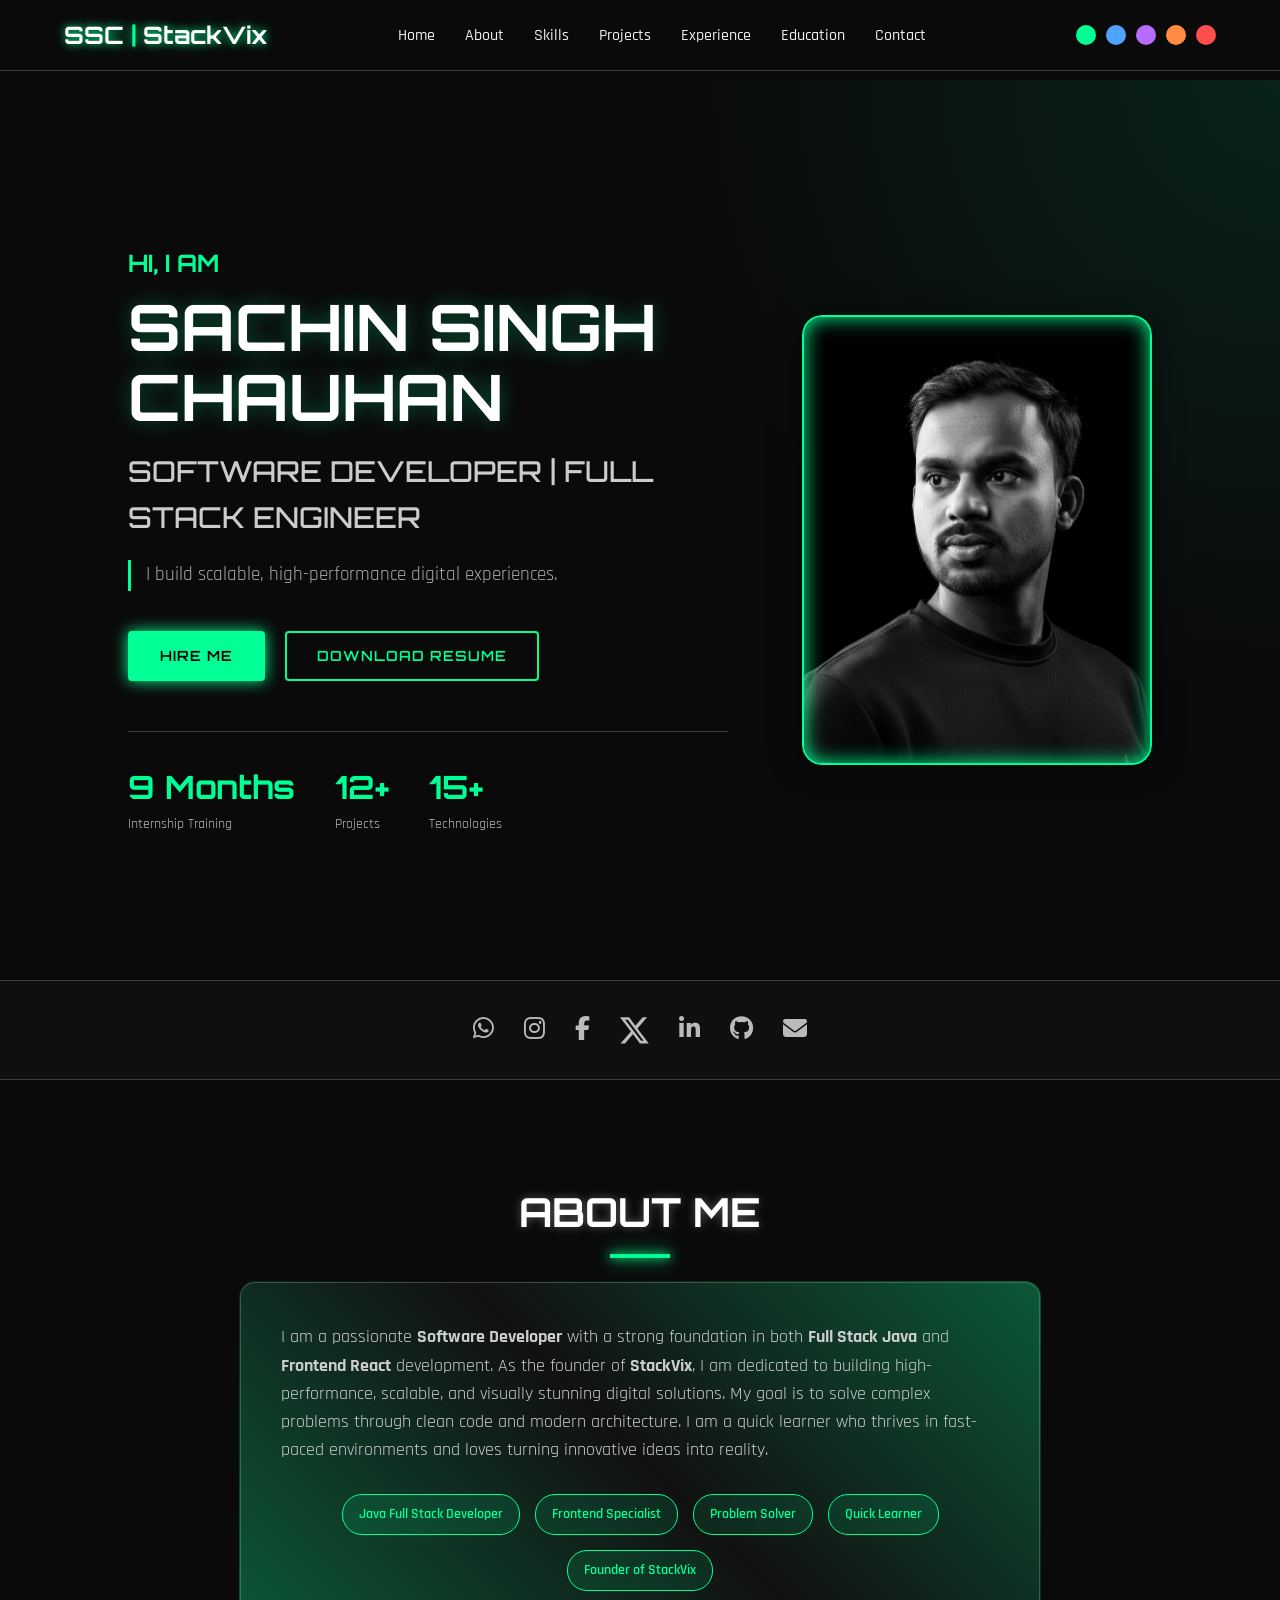
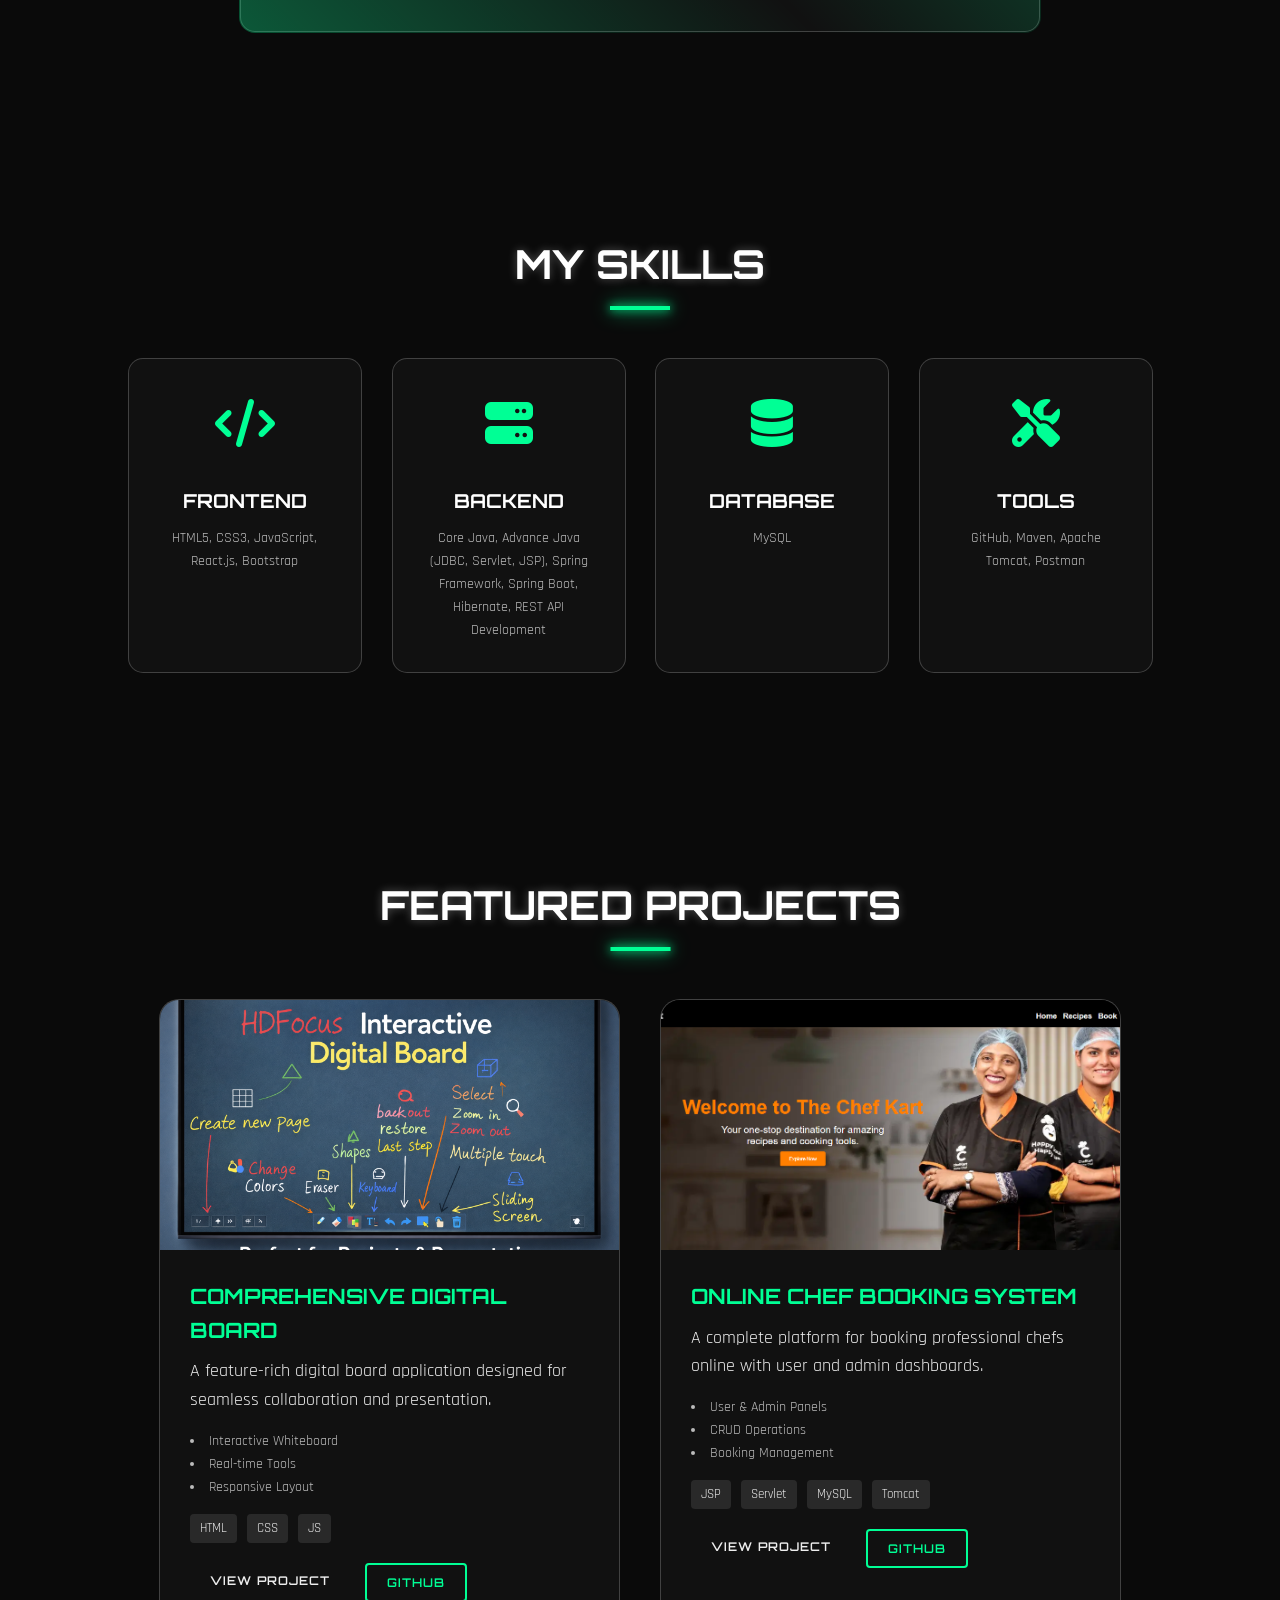
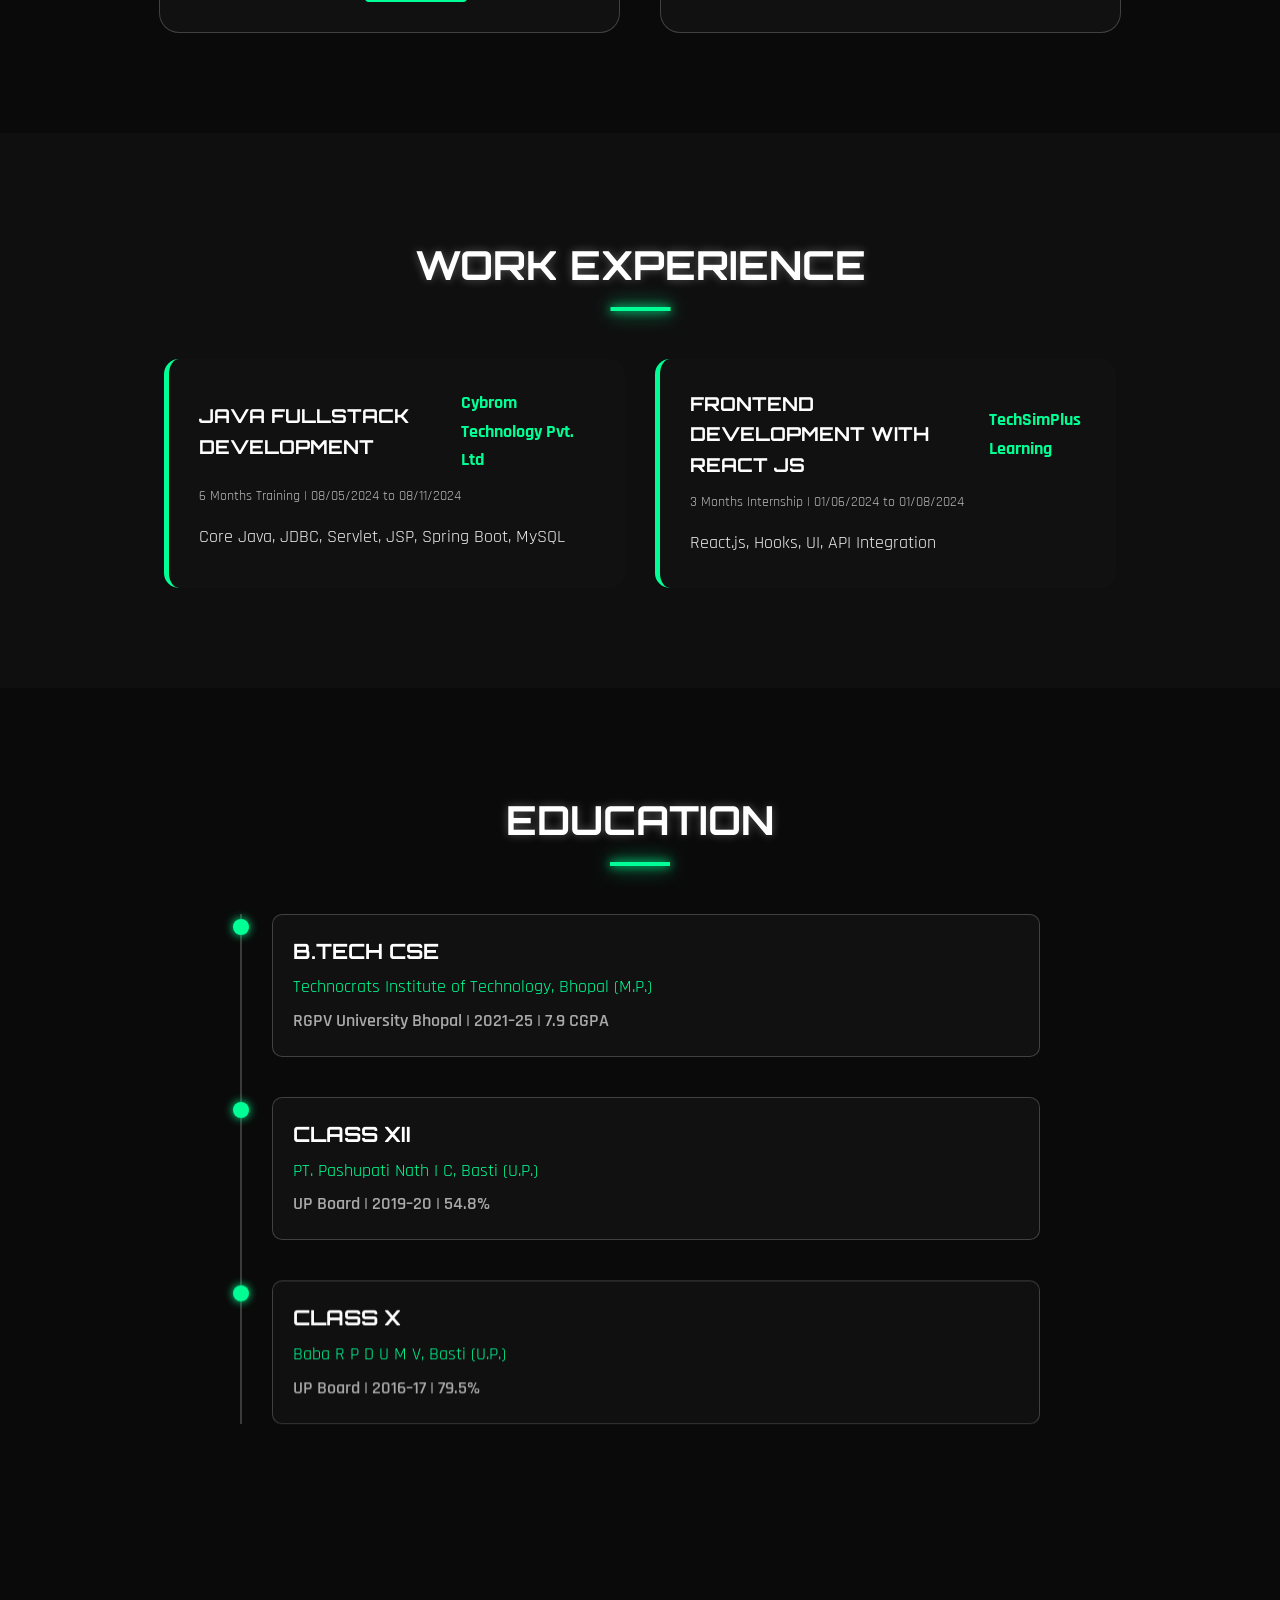
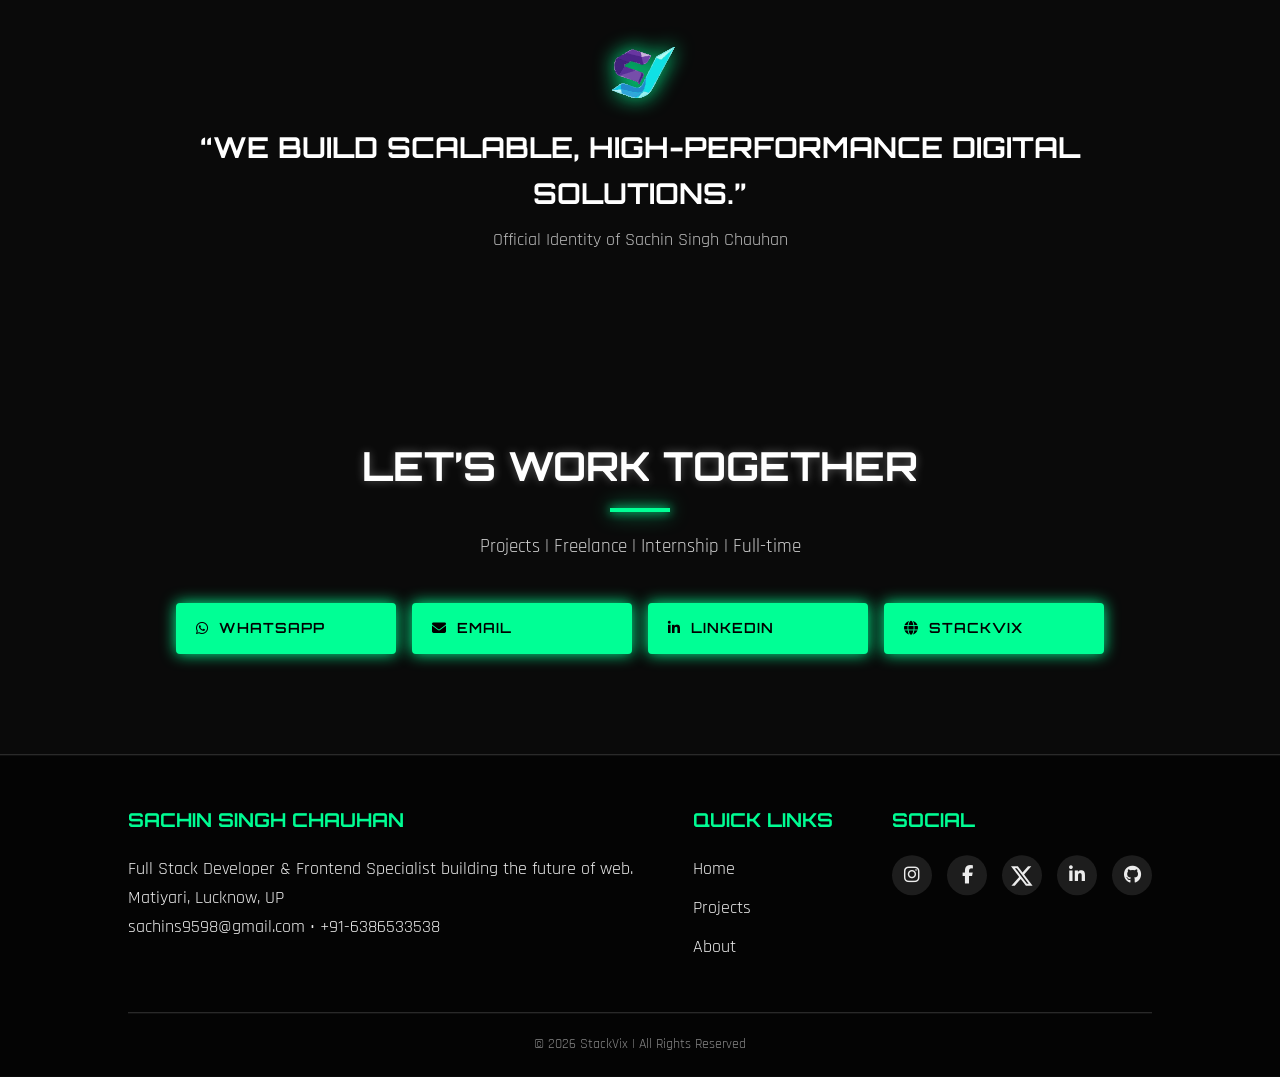
==== index.html @ 58163038 "myport" ====
<!DOCTYPE html>
<html lang="en" data-theme="neon">
<head>
    <meta charset="UTF-8">
    <meta name="viewport" content="width=device-width, initial-scale=1.0">
    <title>Sachin Singh Chauhan | Full Stack Developer</title>
    <meta name="description" content="Portfolio of Sachin Singh Chauhan - Full Stack Java + Frontend React Developer">
    
    <!-- Google Fonts -->
    <link rel="preconnect" href="https://fonts.googleapis.com">
    <link rel="preconnect" href="https://fonts.gstatic.com" crossorigin>
    <link href="https://fonts.googleapis.com/css2?family=Orbitron:wght@400;500;700;900&family=Rajdhani:wght@300;400;500;600;700&display=swap" rel="stylesheet">
    
    <!-- Font Awesome -->
    <link rel="stylesheet" href="https://cdnjs.cloudflare.com/ajax/libs/font-awesome/6.4.0/css/all.min.css">
    
    <!-- Custom CSS -->
    <link rel="stylesheet" href="assets/css/style.css">
</head>
<body>

    <!-- SECTION 1: NAVIGATION BAR -->
    <nav class="navbar">
        <div class="logo">
            <span class="logo-text">SSC <span class="highlight">|</span> StackVix</span>
        </div>
        
        <ul class="nav-links">
            <li><a href="#home">Home</a></li>
            <li><a href="#about">About</a></li>
            <li><a href="#skills">Skills</a></li>
            <li><a href="#projects">Projects</a></li>
            <li><a href="#experience">Experience</a></li>
            <li><a href="#education">Education</a></li>
            <li><a href="#contact">Contact</a></li>
        </ul>

        <div class="theme-switcher">
            <button class="theme-btn" data-color="neon" aria-label="Neon Green Theme" style="background-color: #00ff95;"></button>
            <button class="theme-btn" data-color="blue" aria-label="Blue Theme" style="background-color: #4da3ff;"></button>
            <button class="theme-btn" data-color="purple" aria-label="Purple Theme" style="background-color: #b86bff;"></button>
            <button class="theme-btn" data-color="orange" aria-label="Orange Theme" style="background-color: #ff8c42;"></button>
            <button class="theme-btn" data-color="red" aria-label="Red Theme" style="background-color: #ff4e4e;"></button>
        </div>

        <div class="hamburger">
            <div class="line"></div>
            <div class="line"></div>
            <div class="line"></div>
        </div>
    </nav>

    <!-- SECTION 2: HERO SECTION -->
    <header id="home" class="hero-section">
        <div class="hero-content">
            <h4 class="greeting">Hi, I am</h4>
            <h1 class="name">SACHIN SINGH CHAUHAN</h1>
            <h3 class="role">Software Developer | Full Stack Engineer</h3>
            <p class="tagline">I build scalable, high-performance digital experiences.</p>
            
            <div class="hero-buttons">
                <a href="#contact" class="btn btn-primary">Hire Me</a>
                <a href="resume/Sachin Singh Chauhan Resume. (1).pdf" class="btn btn-outline" download>Download Resume</a>
            </div>

            <div class="stats-row">
                <div class="stat-item">
                    <span class="stat-number">9 Months</span>
                    <span class="stat-label">Internship Training</span>
                </div>
                <div class="stat-item">
                    <span class="stat-number">12+</span>
                    <span class="stat-label">Projects</span>
                </div>
                <div class="stat-item">
                    <span class="stat-number">15+</span>
                    <span class="stat-label">Technologies</span>
                </div>
            </div>
        </div>

        <div class="hero-image">
            <div class="photo-card" data-tilt data-tilt-glare data-tilt-max-glare="0.5">
                <img src="assets/images/sachin.jpeg" alt="Sachin Singh Chauhan">
                <div class="glow-border"></div>
            </div>
        </div>
    </header>

    <!-- SECTION 3: SOCIAL MEDIA BAR -->
    <section class="social-bar">
        <a href="https://wa.me/916386533538" class="social-icon" aria-label="WhatsApp"><i class="fab fa-whatsapp"></i></a>
        <a href="https://www.instagram.com/chauhan_cse_538/" class="social-icon" aria-label="Instagram"><i class="fab fa-instagram"></i></a>
        <a href="https://www.facebook.com/sachinsingh.chauhan.71868" class="social-icon" aria-label="Facebook"><i class="fab fa-facebook-f"></i></a>
        <a href="https://x.com/SachinSingh533" class="social-icon" aria-label="X"><svg class="icon-x" viewBox="0 0 16 16" fill="currentColor" aria-hidden="true"><path d="M12.6.75h2.454l-5.36 6.142L16 15.25h-4.937l-3.867-5.07-4.425 5.07H.316l5.733-6.57L0 .75h5.063l3.495 4.633L12.601.75Zm-.86 13.028h1.36L4.323 2.145H2.865z"/></svg></a>
        <a href="https://linkedin.com/in/sachin-singh-chauhan-0572092b4/" class="social-icon" aria-label="LinkedIn"><i class="fab fa-linkedin-in"></i></a>
        <a href="https://github.com/SachinSchauhann" class="social-icon" aria-label="GitHub"><i class="fab fa-github"></i></a>
        <a href="mailto:sachins9598@gmail.com" class="social-icon" aria-label="Email"><i class="fas fa-envelope"></i></a>
    </section>

    <!-- SECTION 4: ABOUT SECTION -->
    <section id="about" class="about-section">
        <h2 class="section-title">About Me</h2>
        <div class="about-content">
            <p class="about-text">
                I am a passionate <strong>Software Developer</strong> with a strong foundation in both <strong>Full Stack Java</strong> and <strong>Frontend React</strong> development. 
                As the founder of <strong>StackVix</strong>, I am dedicated to building high-performance, scalable, and visually stunning digital solutions. 
                My goal is to solve complex problems through clean code and modern architecture. I am a quick learner who thrives in fast-paced environments 
                and loves turning innovative ideas into reality.
            </p>
            <div class="badges">
                <span class="badge">Java Full Stack Developer</span>
                <span class="badge">Frontend Specialist</span>
                <span class="badge">Problem Solver</span>
                <span class="badge">Quick Learner</span>
                <span class="badge">Founder of StackVix</span>
            </div>
        </div>
    </section>

    <!-- SECTION 5: SKILLS SECTION -->
    <section id="skills" class="skills-section">
        <h2 class="section-title">My Skills</h2>
        <div class="skills-grid">
            <div class="skill-card" data-tilt>
                <div class="skill-icon"><i class="fas fa-code"></i></div>
                <h3>Frontend</h3>
                <p>HTML5, CSS3, JavaScript, React.js, Bootstrap</p>
            </div>
            <div class="skill-card" data-tilt>
                <div class="skill-icon"><i class="fas fa-server"></i></div>
                <h3>Backend</h3>
                <p>Core Java, Advance Java (JDBC, Servlet, JSP), Spring Framework, Spring Boot, Hibernate, REST API Development</p>
            </div>
            <div class="skill-card" data-tilt>
                <div class="skill-icon"><i class="fas fa-database"></i></div>
                <h3>Database</h3>
                <p>MySQL</p>
            </div>
            <div class="skill-card" data-tilt>
                <div class="skill-icon"><i class="fas fa-tools"></i></div>
                <h3>Tools</h3>
                <p>GitHub, Maven, Apache Tomcat, Postman</p>
            </div>
        </div>
    </section>

    <!-- SECTION 6: PROJECTS SECTION -->
    <section id="projects" class="projects-section">
        <h2 class="section-title">Featured Projects</h2>
        <div class="projects-container">
            
            <!-- Project 1 -->
            <div class="project-card" data-tilt>
                <div class="project-img">
                    <img src="assets/images/projects/digitalBord.png" alt="Digital Board Project" loading="lazy">
                </div>
                <div class="project-info">
                    <h3>Comprehensive Digital Board</h3>
                    <p>A feature-rich digital board application designed for seamless collaboration and presentation.</p>
                    <ul class="project-features">
                        <li>Interactive Whiteboard</li>
                        <li>Real-time Tools</li>
                        <li>Responsive Layout</li>
                    </ul>
                    <div class="tech-stack">
                        <span>HTML</span><span>CSS</span><span>JS</span>
                    </div>
                    <div class="project-links">
                        <a href="https://comprehensive-digital-board.netlify.app/" class="btn btn-sm" target="_blank" rel="noopener" aria-label="View Comprehensive Digital Board project">View Project</a>
                        <a href="https://github.com/SachinSchauhann" class="btn btn-sm btn-outline">GitHub</a>
                    </div>
                </div>
            </div>

            <!-- Project 2 -->
            <div class="project-card" data-tilt>
                <div class="project-img">
                    <img src="assets/images/projects/chefKart.png" alt="ChefKart System" loading="lazy">
                </div>
                <div class="project-info">
                    <h3>Online Chef Booking System</h3>
                    <p>A complete platform for booking professional chefs online with user and admin dashboards.</p>
                    <ul class="project-features">
                        <li>User & Admin Panels</li>
                        <li>CRUD Operations</li>
                        <li>Booking Management</li>
                    </ul>
                    <div class="tech-stack">
                        <span>JSP</span><span>Servlet</span><span>MySQL</span><span>Tomcat</span>
                    </div>
                    <div class="project-links">
                        <a href="https://mychefkart-1.netlify.app/" class="btn btn-sm" target="_blank" rel="noopener" aria-label="View Online Chef Booking System project">View Project</a>
                        <a href="https://github.com/SachinSchauhann" class="btn btn-sm btn-outline">GitHub</a>
                    </div>
                </div>
            </div>

        </div>
    </section>

    <!-- SECTION 7: EXPERIENCE SECTION -->
    <section id="experience" class="experience-section">
        <h2 class="section-title">Work Experience</h2>
        <div class="experience-container">
            
            <div class="experience-card">
                <div class="exp-header">
                    <h3>Java Fullstack Development</h3>
                    <span class="company">Cybrom Technology Pvt. Ltd</span>
                </div>
                <span class="duration">6 Months Training | 08/05/2024 to 08/11/2024</span>
                <p>Core Java, JDBC, Servlet, JSP, Spring Boot, MySQL</p>
            </div>

            <div class="experience-card">
                <div class="exp-header">
                    <h3>Frontend Development with React JS</h3>
                    <span class="company">TechSimPlus Learning</span>
                </div>
                <span class="duration">3 Months Internship | 01/06/2024 to 01/08/2024</span>
                <p>React.js, Hooks, UI, API Integration</p>
            </div>

        </div>

        
    </section>

    <!-- SECTION 8: EDUCATION SECTION -->
    <section id="education" class="education-section">
        <h2 class="section-title">Education</h2>
        <div class="timeline">
            
            <div class="timeline-item">
                <div class="timeline-dot"></div>
                <div class="timeline-content">
                    <h3>B.Tech CSE</h3>
                    <span class="institution">Technocrats Institute of Technology, Bhopal (M.P.)</span>
                    <span class="grade">RGPV University Bhopal | 2021–25 | 7.9 CGPA</span>
                </div>
            </div>

            <div class="timeline-item">
                <div class="timeline-dot"></div>
                <div class="timeline-content">
                    <h3>Class XII</h3>
                    <span class="institution">PT. Pashupati Nath I C, Basti (U.P.)</span>
                    <span class="grade">UP Board | 2019–20 | 54.8%</span>
                </div>
            </div>

            <div class="timeline-item">
                <div class="timeline-dot"></div>
                <div class="timeline-content">
                    <h3>Class X</h3>
                    <span class="institution">Baba R P D U M V, Basti (U.P.)</span>
                    <span class="grade">UP Board | 2016–17 | 79.5%</span>
                </div>
            </div>

        </div>
    </section>

    <!-- SECTION 9: STACKVIX BRANDING -->
    <section class="branding-section">
        <div class="branding-content">
            <a href="https://stackvix.com/" target="_blank" rel="noopener">
                <img src="assets/images/logo.svg" alt="StackVix Logo" class="brand-logo">
            </a>
            <h2 class="brand-tagline">“We build scalable, high-performance digital solutions.”</h2>
            <p class="brand-sub">Official Identity of Sachin Singh Chauhan</p>
        </div>
    </section>

    <!-- SECTION 10: CONTACT CTA -->
    <section id="contact" class="contact-section">
        <h2 class="section-title">Let’s Work Together</h2>
        <p class="contact-text">Projects | Freelance | Internship | Full-time</p>
        <div class="contact-buttons">
            <a href="https://wa.me/916386533538" class="btn btn-primary contact-btn"><i class="fab fa-whatsapp"></i> WhatsApp</a>
            <a href="mailto:sachins9598@gmail.com" class="btn btn-primary contact-btn"><i class="fas fa-envelope"></i> Email</a>
            <a href="https://linkedin.com/in/sachin-singh-chauhan-0572092b4/" class="btn btn-primary contact-btn"><i class="fab fa-linkedin-in"></i> LinkedIn</a>
            <a href="https://stackvix.com/" class="btn btn-primary contact-btn"><i class="fas fa-globe"></i> StackVix</a>
        </div>
    </section>

    <!-- SECTION 11: FOOTER -->
    <footer class="footer">
        <div class="footer-container">
            <div class="footer-col">
                <h3>Sachin Singh Chauhan</h3>
                <p>Full Stack Developer & Frontend Specialist building the future of web.</p>
                <p>Matiyari, Lucknow, UP</p>
                <p><a href="mailto:sachins9598@gmail.com">sachins9598@gmail.com</a> • +91-6386533538</p>
            </div>
            <div class="footer-col">
                <h3>Quick Links</h3>
                <ul>
                    <li><a href="#home">Home</a></li>
                    <li><a href="#projects">Projects</a></li>
                    <li><a href="#about">About</a></li>
                    <!-- <li><a href="#contact">Contact</a></li> -->
                </ul>
            </div>
            <div class="footer-col">
                <h3>Social</h3>
                <div class="footer-socials">
                    <a href="https://www.instagram.com/chauhan_cse_538/"><i class="fab fa-instagram"></i></a>
                    <a href="https://www.facebook.com/sachinsingh.chauhan.71868"><i class="fab fa-facebook-f"></i></a>
                    <a href="https://x.com/SachinSingh533"><svg class="icon-x" viewBox="0 0 16 16" fill="currentColor" aria-hidden="true"><path d="M12.6.75h2.454l-5.36 6.142L16 15.25h-4.937l-3.867-5.07-4.425 5.07H.316l5.733-6.57L0 .75h5.063l3.495 4.633L12.601.75Zm-.86 13.028h1.36L4.323 2.145H2.865z"/></svg></a>
                    <a href="https://linkedin.com/in/sachin-singh-chauhan-0572092b4/"><i class="fab fa-linkedin-in"></i></a>
                    <a href="https://github.com/SachinSchauhann"><i class="fab fa-github"></i></a>
                </div>
            </div>
        </div>
        <div class="footer-bottom">
            <p>&copy; 2026 StackVix | All Rights Reserved</p>
        </div>
    </footer>

    <!-- Scripts -->
    <script src="assets/js/gsap.min.js"></script>
    <script src="assets/js/ScrollTrigger.min.js"></script>
    <script src="assets/js/tilt.min.js"></script>
    <script src="assets/js/main.js"></script>
</body>
</html>
---- assets/css/style.css ----
/* =========================================
   1. VARIABLES & THEMES
   ========================================= */
:root {
    --primary: #00ff95;
    --background: #0a0a0a;
    --text: #eeeeee;
    --card-bg: #111111;
    --glass: rgba(255, 255, 255, 0.05);
    --border: rgba(255, 255, 255, 0.2);
    --glow: 0 0 10px var(--primary), 0 0 20px var(--primary);
    --transition: all 0.3s ease;
    --font-heading: 'Orbitron', sans-serif;
    --font-body: 'Rajdhani', sans-serif;
}

[data-theme="blue"] { --primary: #4da3ff; }
[data-theme="purple"] { --primary: #b86bff; }
[data-theme="orange"] { --primary: #ff8c42; }
[data-theme="red"] { --primary: #ff4e4e; }

/* =========================================
   2. GLOBAL RESET & TYPOGRAPHY
   ========================================= */
* {
    margin: 0;
    padding: 0;
    box-sizing: border-box;
}

html {
    scroll-behavior: smooth;
}

body {
    background-color: var(--background);
    color: var(--text);
    font-family: var(--font-body);
    font-size: 18px;
    line-height: 1.6;
    overflow-x: hidden;
    padding-top: 80px; /* prevent fixed navbar overlap */
}

h1, h2, h3, h4, h5, h6 {
    font-family: var(--font-heading);
    font-weight: 700;
    color: #fff;
    text-transform: uppercase;
}

a {
    text-decoration: none;
    color: inherit;
    transition: var(--transition);
}

ul {
    list-style: none;
}

img {
    max-width: 100%;
    display: block;
}

/* =========================================
   3. COMPONENTS
   ========================================= */
.btn {
    display: inline-block;
    padding: 12px 30px;
    font-family: var(--font-heading);
    font-size: 14px;
    font-weight: 600;
    letter-spacing: 1px;
    text-transform: uppercase;
    border-radius: 4px;
    cursor: pointer;
    transition: var(--transition);
    position: relative;
    overflow: hidden;
    z-index: 1;
}

.btn-primary {
    background: var(--primary);
    color: #000;
    border: 2px solid var(--primary);
    box-shadow: 0 0 15px var(--primary);
}

.btn-primary:hover {
    background: transparent;
    color: var(--primary);
    box-shadow: 0 0 25px var(--primary);
}

.btn-outline {
    background: transparent;
    color: var(--primary);
    border: 2px solid var(--primary);
}

.btn-outline:hover {
    background: var(--primary);
    color: #000;
    box-shadow: 0 0 15px var(--primary);
}

.btn-sm {
    padding: 8px 20px;
    font-size: 12px;
}

.section-title {
    font-size: 2.5rem;
    text-align: center;
    margin-bottom: 3rem;
    position: relative;
    display: inline-block;
    left: 50%;
    transform: translateX(-50%);
    text-shadow: 0 0 10px rgba(255, 255, 255, 0.3);
}

.section-title::after {
    content: '';
    display: block;
    width: 60px;
    height: 4px;
    background: var(--primary);
    margin: 10px auto 0;
    box-shadow: var(--glow);
}

/* =========================================
   4. NAVIGATION BAR
   ========================================= */
.navbar {
    position: fixed;
    top: 0;
    left: 0;
    width: 100%;
    padding: 16px 5%;
    display: flex;
    justify-content: space-between;
    align-items: center;
    background: rgba(10, 10, 10, 0.8);
    backdrop-filter: blur(8px);
    z-index: 1000;
    border-bottom: 1px solid var(--border);
    transition: var(--transition);
}

.logo-text {
    font-family: var(--font-heading);
    font-size: 1.5rem;
    font-weight: 700;
    color: #fff;
    text-shadow: 0 0 10px var(--primary);
}

.logo-text .highlight {
    color: var(--primary);
}

.nav-links {
    display: flex;
    gap: 30px;
}

.nav-links li a {
    font-size: 1rem;
    font-weight: 500;
    position: relative;
}

.nav-links li a::after {
    content: '';
    position: absolute;
    bottom: -5px;
    left: 0;
    width: 0;
    height: 2px;
    background: var(--primary);
    transition: var(--transition);
    box-shadow: 0 0 5px var(--primary);
}

.nav-links li a:hover::after,
.nav-links li a:hover {
    width: 100%;
    color: var(--primary);
}

/* Theme Switcher */
.theme-switcher {
    display: flex;
    gap: 10px;
    margin-left: 20px;
}

.theme-btn {
    width: 20px;
    height: 20px;
    border-radius: 50%;
    border: 2px solid transparent;
    cursor: pointer;
    transition: var(--transition);
}

.theme-btn:hover {
    transform: scale(1.2);
    border-color: #fff;
}

.hamburger {
    display: none;
    cursor: pointer;
}

.line {
    width: 25px;
    height: 3px;
    background: #fff;
    margin: 5px;
    transition: var(--transition);
}

/* =========================================
   5. HERO SECTION
   ========================================= */
.hero-section {
    min-height: 100vh;
    display: flex;
    align-items: center;
    justify-content: space-between;
    padding: 60px 10% 40px;
    background: radial-gradient(circle at top right, rgba(0, 255, 149, 0.1), transparent 40%);
    position: relative;
    overflow: hidden;
}

.hero-content {
    max-width: 600px;
    z-index: 2;
}

.greeting {
    font-size: 1.5rem;
    color: var(--primary);
    margin-bottom: 10px;
}

.name {
    font-size: 4rem;
    line-height: 1.1;
    margin-bottom: 15px;
    text-shadow: 0 0 20px rgba(0, 255, 149, 0.3);
}

.role {
    font-size: 1.8rem;
    color: #ccc;
    margin-bottom: 20px;
    font-weight: 500;
}

.tagline {
    font-size: 1.2rem;
    color: #aaa;
    margin-bottom: 40px;
    border-left: 3px solid var(--primary);
    padding-left: 15px;
}

.hero-buttons {
    display: flex;
    gap: 20px;
    margin-bottom: 50px;
}

.stats-row {
    display: flex;
    gap: 40px;
    padding-top: 30px;
    border-top: 1px solid var(--border);
}

.stat-item {
    display: flex;
    flex-direction: column;
}

.stat-number {
    font-family: var(--font-heading);
    font-size: 2rem;
    color: var(--primary);
    font-weight: 700;
}

.stat-label {
    font-size: 0.9rem;
    color: #bbb;
}

.hero-image {
    position: relative;
    z-index: 2;
}

.photo-card {
    width: 350px;
    height: 450px;
    position: relative;
    border-radius: 20px;
    overflow: hidden;
    transform-style: preserve-3d;
    box-shadow: 0 0 30px rgba(0, 0, 0, 0.5);
}

.photo-card img {
    width: 100%;
    height: 100%;
    object-fit: cover;
    object-position: center;
}

.glow-border {
    position: absolute;
    inset: 0;
    border: 2px solid var(--primary);
    border-radius: 20px;
    box-shadow: inset 0 0 20px var(--primary);
    pointer-events: none;
    z-index: 3;
}

/* =========================================
   6. SOCIAL BAR
   ========================================= */
.social-bar {
    display: flex;
    justify-content: center;
    gap: 30px;
    padding: 30px 5%;
    background: rgba(255, 255, 255, 0.02);
    border-top: 1px solid var(--border);
    border-bottom: 1px solid var(--border);
    position: relative;
    z-index: 2;
}

.social-icon {
    font-size: 1.5rem;
    color: #bbb;
    transition: var(--transition);
}

.social-icon:hover {
    color: var(--primary);
    transform: scale(1.2);
    text-shadow: 0 0 10px var(--primary);
}

svg.icon-x {
    width: 1.2em;
    height: 1.2em;
    vertical-align: middle;
}
/* =========================================
   7. ABOUT SECTION
   ========================================= */
.about-section {
    padding: 100px 10%;
    text-align: center;
}

.about-section .section-title {
    display: block;
    left: 0;
    transform: none;
    margin: 0 auto 24px;
}

.about-content {
    max-width: 800px;
    margin: 0 auto;
    background: var(--card-bg);
    padding: 40px;
    border-radius: 15px;
    border: 1px solid var(--border);
    position: relative;
    text-align: left;
}

.about-content::before {
    content: '';
    position: absolute;
    top: -2px;
    left: -2px;
    right: -2px;
    bottom: -2px;
    background: linear-gradient(45deg, var(--primary), transparent, var(--primary));
    z-index: -1;
    border-radius: 16px;
    opacity: 0.3;
}

.about-text {
    font-size: 1.1rem;
    color: #ccc;
    margin: 0 auto 30px;
}

.badges {
    display: flex;
    flex-wrap: wrap;
    justify-content: center;
    gap: 15px;
}

.badge {
    background: rgba(0, 255, 149, 0.1);
    color: var(--primary);
    padding: 8px 16px;
    border-radius: 20px;
    border: 1px solid var(--primary);
    font-size: 0.9rem;
    font-weight: 600;
}

/* =========================================
   8. SKILLS SECTION
   ========================================= */
.skills-section {
    padding: 100px 10%;
}

.skills-grid {
    display: grid;
    grid-template-columns: repeat(4, 1fr);
    gap: 30px;
}

.skill-card {
    background: var(--card-bg);
    padding: 30px;
    border-radius: 15px;
    text-align: center;
    border: 1px solid var(--border);
    transition: var(--transition);
    transform-style: preserve-3d;
}

.skill-card:hover {
    border-color: var(--primary);
    box-shadow: 0 0 20px rgba(0, 255, 149, 0.2);
    transform: translateY(-10px);
}

.skill-icon {
    font-size: 3rem;
    color: var(--primary);
    margin-bottom: 20px;
}

.skill-card h3 {
    margin-bottom: 10px;
    font-size: 1.2rem;
}

.skill-card p {
    color: #bbb;
    font-size: 0.9rem;
}

/* =========================================
   9. PROJECTS SECTION
   ========================================= */
.projects-section {
    padding: 100px 10%;
}

.projects-container {
    display: flex;
    flex-wrap: wrap;
    gap: 40px;
    justify-content: center;
}

.project-card {
    width: 45%;
    background: var(--card-bg);
    border-radius: 20px;
    overflow: hidden;
    border: 1px solid var(--border);
    transition: var(--transition);
    transform-style: preserve-3d;
}

.project-card:hover {
    border-color: var(--primary);
    box-shadow: 0 0 30px rgba(0, 255, 149, 0.15);
}

.project-img {
    height: 250px;
    overflow: hidden;
}

.project-img img {
    width: 100%;
    height: 100%;
    object-fit: cover;
    transition: transform 0.5s ease;
}

.project-card:hover .project-img img {
    transform: scale(1.1);
}

.project-info {
    padding: 30px;
}

.project-info h3 {
    color: var(--primary);
    margin-bottom: 10px;
}

.project-features {
    list-style: disc inside;
    color: #bbb;
    margin: 15px 0;
    font-size: 0.9rem;
}

.tech-stack {
    display: flex;
    gap: 10px;
    margin-bottom: 20px;
}

.tech-stack span {
    font-size: 0.8rem;
    background: rgba(255, 255, 255, 0.1);
    padding: 4px 10px;
    border-radius: 4px;
}

.project-links {
    display: flex;
    gap: 15px;
}

/* =========================================
   10. EXPERIENCE SECTION
   ========================================= */
.experience-section {
    padding: 100px 10%;
    background: rgba(255, 255, 255, 0.02);
}

.experience-container {
    display: flex;
    justify-content: center;
    gap: 30px;
    flex-wrap: wrap;
}

.experience-card {
    background: var(--card-bg);
    padding: 30px;
    border-radius: 15px;
    border-left: 5px solid var(--primary);
    width: 45%;
    min-width: 300px;
    transition: var(--transition);
}

.experience-card:hover {
    transform: translateX(10px);
    box-shadow: -5px 0 20px rgba(0, 255, 149, 0.2);
}

.exp-header {
    display: flex;
    justify-content: space-between;
    align-items: center;
    margin-bottom: 10px;
}

.exp-header h3 {
    font-size: 1.2rem;
}

.company {
    color: var(--primary);
    font-weight: 700;
}

.duration {
    display: block;
    font-size: 0.9rem;
    color: #bbb;
    margin-bottom: 15px;
}

.training-wrapper {
    max-width: 800px;
    margin: 40px auto 0;
}

.training-header {
    display: flex;
    align-items: center;
    gap: 12px;
    margin-bottom: 16px;
}

.training-header h3 {
    font-size: 1.3rem;
}

.training-icon {
    width: 40px;
    height: 40px;
    border-radius: 50%;
    border: 2px solid var(--primary);
    display: flex;
    align-items: center;
    justify-content: center;
    color: var(--primary);
    box-shadow: var(--glow);
    animation: trainingPulse 1.8s ease-in-out infinite;
}

.training-list {
    list-style: none;
    display: flex;
    flex-direction: column;
    gap: 10px;
    color: #ccc;
}

.training-list span {
    color: #bbb;
    font-size: 0.9rem;
}

/* =========================================
   11. EDUCATION SECTION
   ========================================= */
.education-section {
    padding: 100px 10%;
}

.timeline {
    max-width: 800px;
    margin: 0 auto;
    position: relative;
    border-left: 2px solid var(--border);
    padding-left: 30px;
}

.timeline-item {
    margin-bottom: 40px;
    position: relative;
}

.timeline-dot {
    width: 16px;
    height: 16px;
    background: var(--primary);
    border-radius: 50%;
    position: absolute;
    left: -39px;
    top: 5px;
    box-shadow: 0 0 10px var(--primary);
}

.timeline-content {
    background: var(--card-bg);
    padding: 20px;
    border-radius: 10px;
    border: 1px solid var(--border);
}

.timeline-content h3 {
    color: #fff;
    margin-bottom: 5px;
}

.institution {
    display: block;
    color: var(--primary);
    margin-bottom: 5px;
}

.grade {
    font-weight: 600;
    color: #aaa;
}

/* =========================================
   12. BRANDING SECTION
   ========================================= */
.branding-section {
    padding: 80px 10%;
    text-align: center;
    background: transparent;
}

.brand-logo {
    height: 60px;
    margin: 0 auto 20px;
    filter: drop-shadow(0 0 10px var(--primary));
}

.brand-tagline {
    font-size: 1.8rem;
    color: #fff;
    margin-bottom: 10px;
}

.brand-sub {
    color: #bbb;
}

/* =========================================
   13. CONTACT SECTION
   ========================================= */
.contact-section {
    padding: 100px 10%;
    text-align: center;
}

.contact-section .section-title {
    display: block;
    left: 0;
    transform: none;
    margin: 0 auto 20px;
}

.contact-text {
    font-size: 1.2rem;
    color: #ccc;
    margin: 0 auto 40px;
    max-width: 700px;
}

.contact-buttons {
    display: flex;
    justify-content: center;
    gap: 16px;
    flex-wrap: wrap;
}

.contact-btn {
    display: flex;
    align-items: center;
    gap: 10px;
    min-width: 220px;
    padding: 12px 18px;
}

/* =========================================
   14. FOOTER
   ========================================= */
.footer {
    background: #050505;
    padding: 50px 10% 20px;
    border-top: 1px solid var(--border);
}

.footer-container {
    display: flex;
    justify-content: space-between;
    flex-wrap: wrap;
    gap: 40px;
    margin-bottom: 40px;
}

.footer-col h3 {
    color: var(--primary);
    margin-bottom: 20px;
    font-size: 1.2rem;
}

.footer-col ul li {
    margin-bottom: 10px;
}

.footer-col ul li a:hover {
    color: var(--primary);
    padding-left: 5px;
}

.footer-col.quick-links h3 {
    text-align: center;
    letter-spacing: 2px;
}
.footer-col.quick-links ul {
    display: grid;
    grid-template-columns: repeat(2, minmax(120px, 1fr));
    justify-content: center;
    gap: 14px 60px;
    max-width: 420px;
    margin: 0 auto;
    text-align: center;
}
.footer-col.quick-links ul li a {
    display: inline-block;
}
.footer-col.quick-links ul li a:hover {
    padding-left: 0;
}
.footer-socials {
    display: flex;
    gap: 15px;
}

.footer-socials a {
    width: 40px;
    height: 40px;
    border-radius: 50%;
    background: rgba(255, 255, 255, 0.1);
    display: flex;
    align-items: center;
    justify-content: center;
    transition: var(--transition);
}

.footer-socials a:hover {
    background: var(--primary);
    color: #000;
}

.footer-bottom {
    text-align: center;
    padding-top: 20px;
    border-top: 1px solid var(--border);
    color: #888;
    font-size: 0.9rem;
}

/* =========================================
   15. RESPONSIVENESS
   ========================================= */
@media (max-width: 1024px) {
    .skills-grid {
        grid-template-columns: repeat(2, 1fr);
    }
    
    .hero-section {
        flex-direction: column;
        text-align: center;
        padding-top: 120px;
        gap: 50px;
    }
    
    .hero-content {
        margin: 0 auto;
    }
    
    .hero-buttons {
        justify-content: center;
    }
    
    .stats-row {
        justify-content: center;
    }
    
    .tagline {
        border-left: none;
        border-bottom: 3px solid var(--primary);
        padding-bottom: 15px;
        padding-left: 0;
        display: inline-block;
    }
}

@media (max-width: 768px) {
    .navbar {
        padding: 14px 5%;
    }
    
    .nav-links {
        position: fixed;
        top: 0;
        right: -100%;
        height: 100vh;
        width: 70%;
        background: rgba(10, 10, 10, 0.95);
        backdrop-filter: blur(10px);
        flex-direction: column;
        justify-content: center;
        align-items: center;
        transition: var(--transition);
    }
    
    .nav-links.active {
        right: 0;
    }
    
    .hamburger {
        display: block;
        z-index: 1001;
    }
    
    .project-card, .experience-card {
        width: 100%;
    }
    
    .skills-grid {
        grid-template-columns: 1fr;
    }
    
    .theme-switcher {
        display: none; /* Hide on mobile to save space or move to menu */
    }
    .contact-buttons {
        width: 100%;
        max-width: 480px;
        margin: 0 auto;
    }
    .contact-btn {
        width: 100%;
        justify-content: center;
    }
}

/* =========================================
   16. ANIMATIONS FOR NAV LINKS / BURGER
   ========================================= */
@keyframes navLinkFade {
    from {
        opacity: 0;
        transform: translateX(50px);
    }
    to {
        opacity: 1;
        transform: translateX(0);
    }
}

.hamburger.toggle .line:nth-child(1) {
    transform: rotate(-45deg) translate(-5px, 6px);
}
.hamburger.toggle .line:nth-child(2) {
    opacity: 0;
}
.hamburger.toggle .line:nth-child(3) {
    transform: rotate(45deg) translate(-5px, -6px);
}

@keyframes trainingPulse {
    0% {
        transform: scale(1);
        box-shadow: var(--glow);
    }
    50% {
        transform: scale(1.1);
        box-shadow: 0 0 25px var(--primary);
    }
    100% {
        transform: scale(1);
        box-shadow: var(--glow);
    }
}
@media (max-width: 480px) {
    .name {
        font-size: 2.5rem;
    }
    
    .photo-card {
        width: 280px;
        height: 360px;
    }
    
    .section-title {
        font-size: 2rem;
    }
}
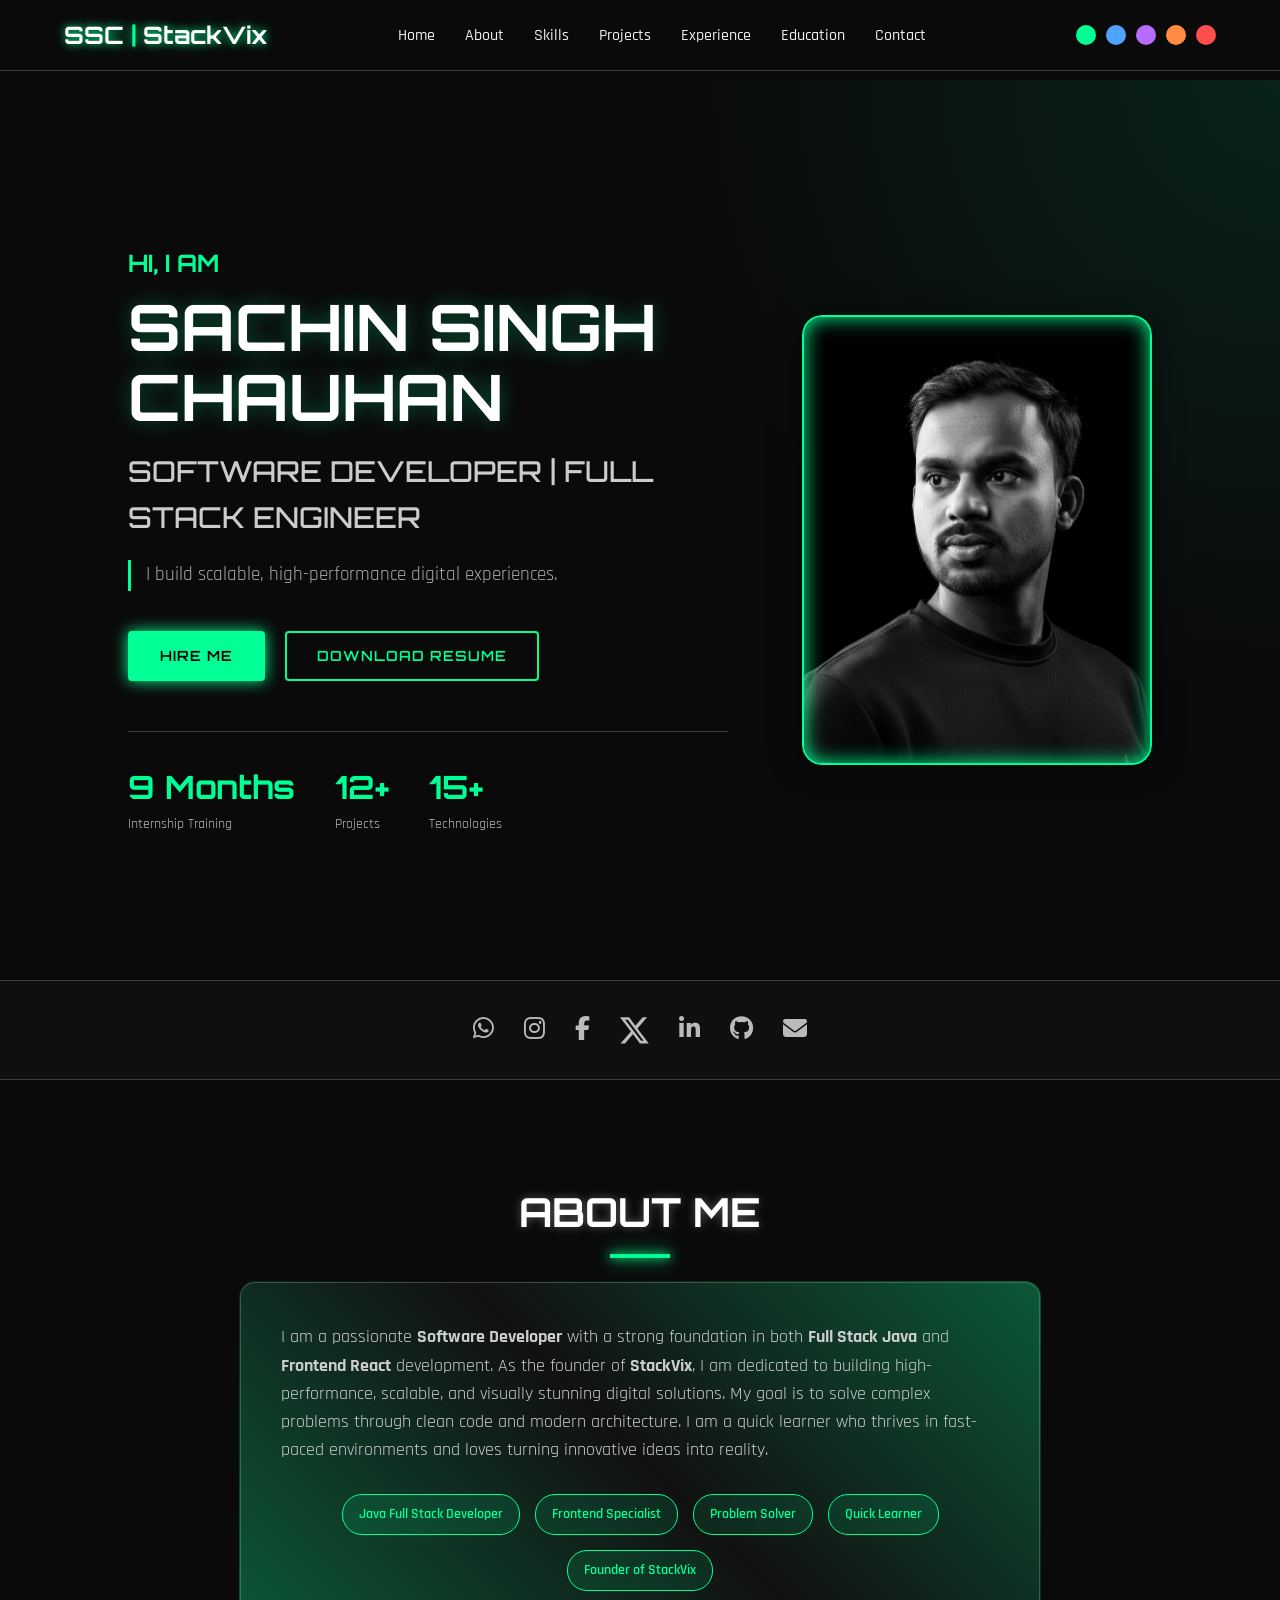
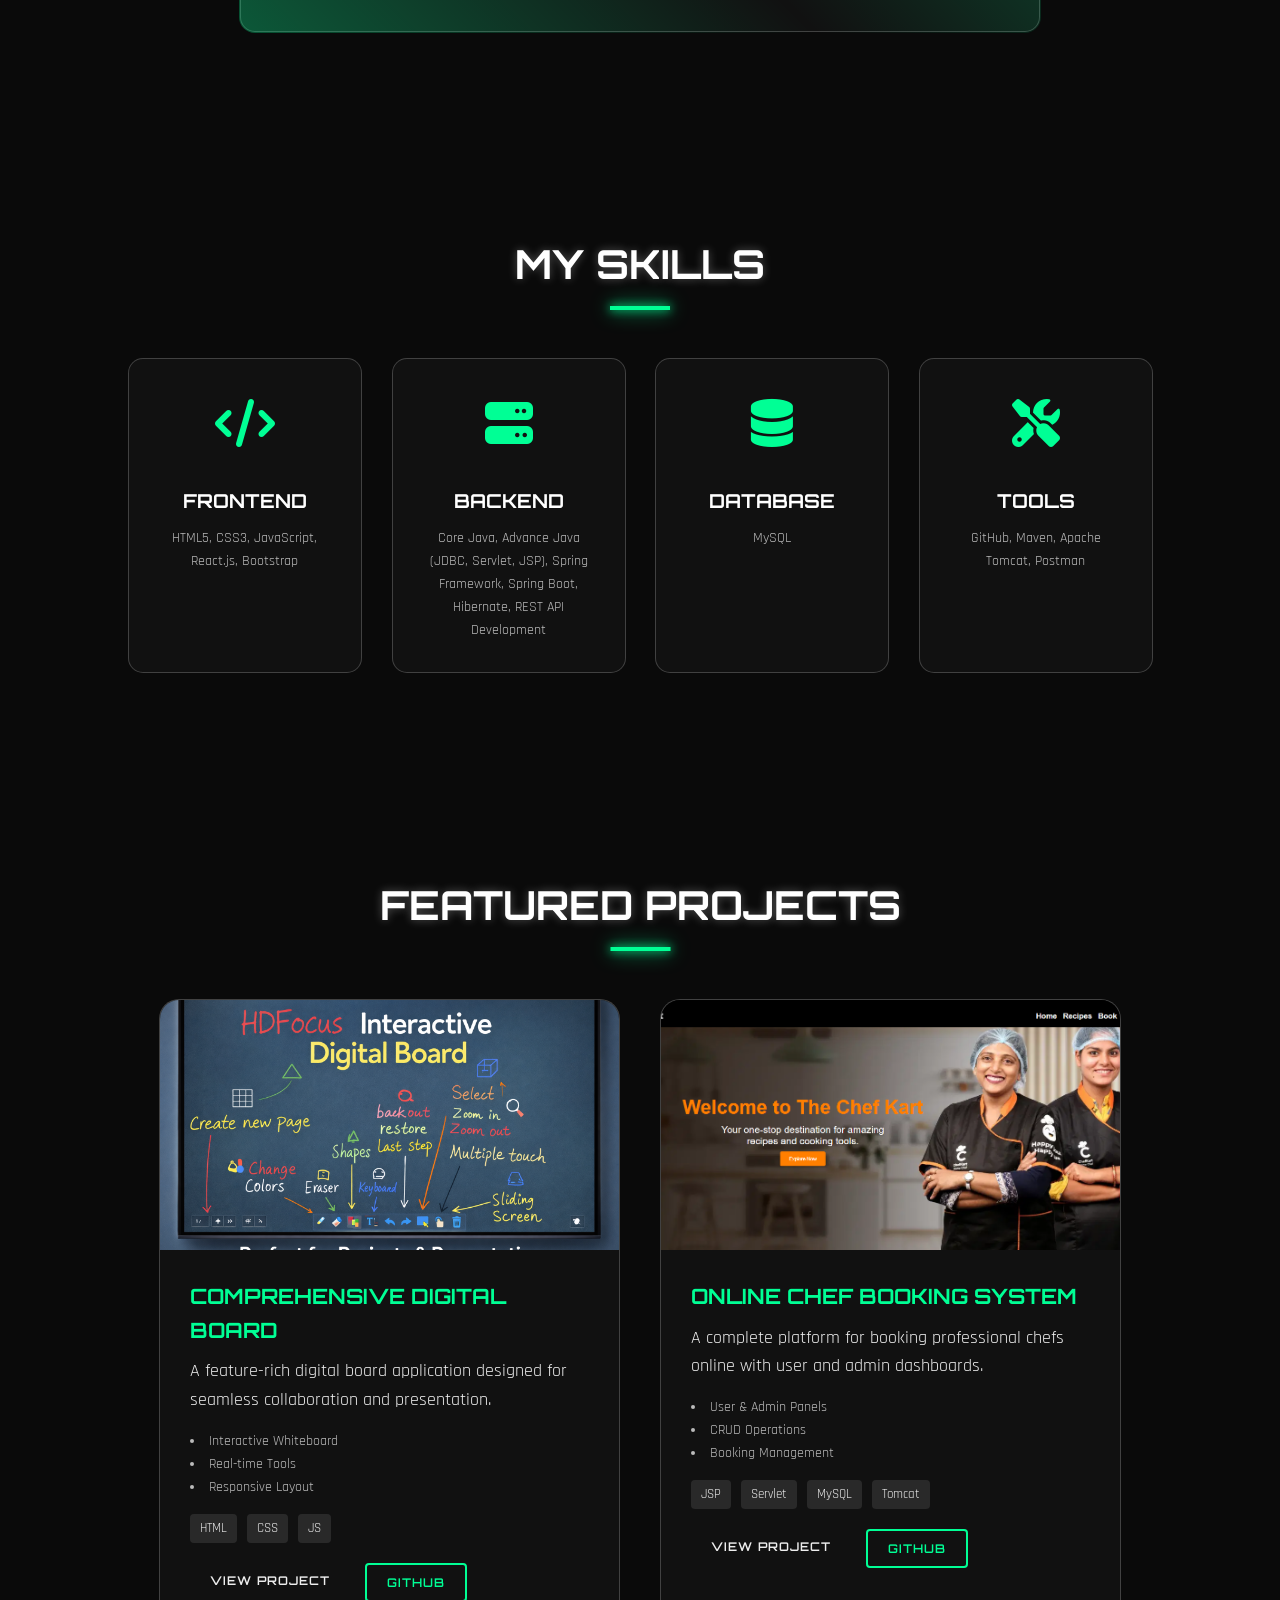
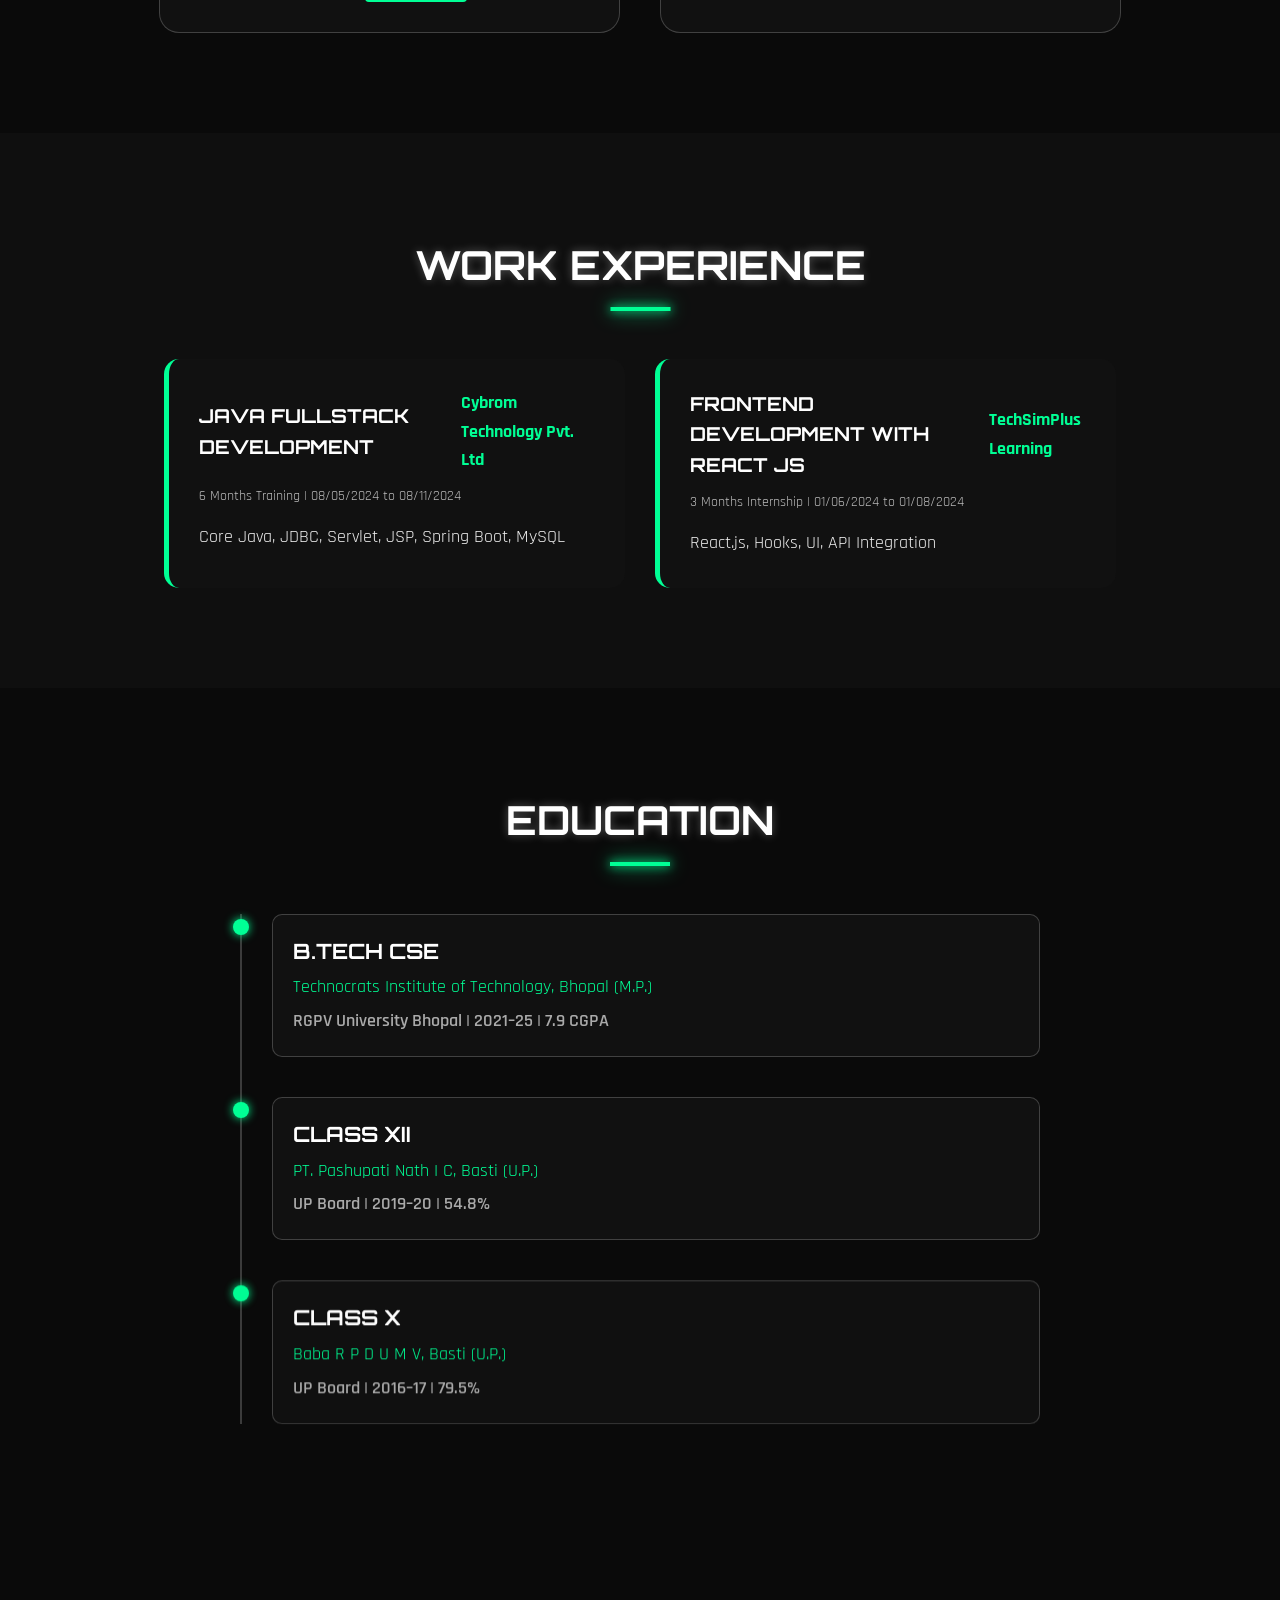
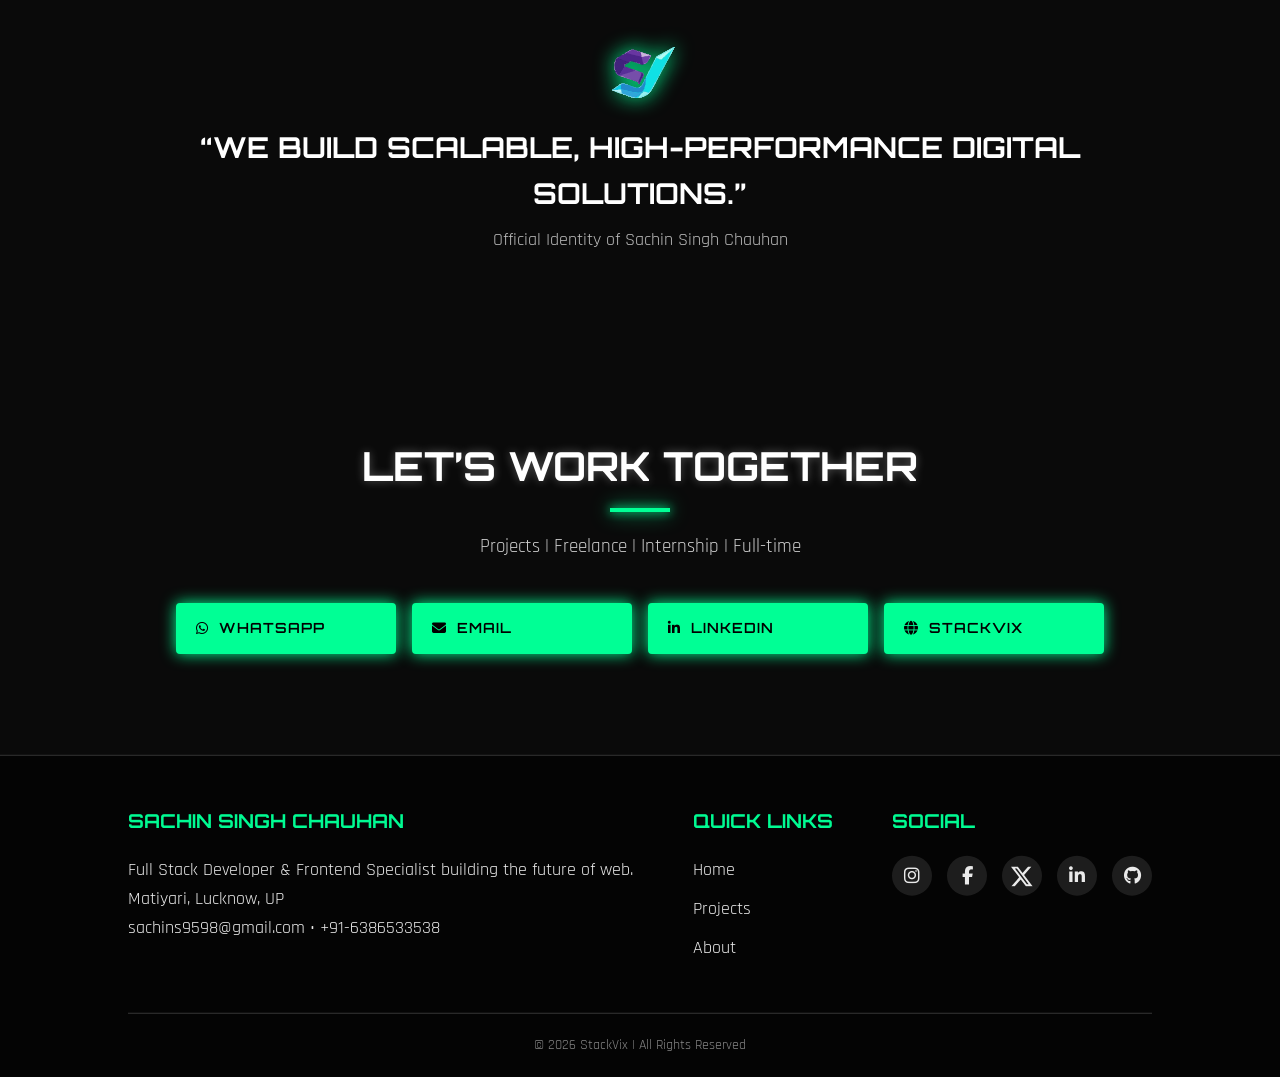
==== commit 962c640c: "Update resume" ====
--- a/index.html
+++ b/index.html
@@ -60,7 +60,7 @@
             
             <div class="hero-buttons">
                 <a href="#contact" class="btn btn-primary">Hire Me</a>
-                <a href="resume/Sachin Singh Chauhan Resume. (1).pdf" class="btn btn-outline" download>Download Resume</a>
+                <a href="resume/Resume Sachin P I.pdf" class="btn btn-outline" download>Download Resume</a>
             </div>
 
             <div class="stats-row">
--- a/assets/css/style.css
+++ b/assets/css/style.css
@@ -857,8 +857,9 @@
     .hero-section {
         flex-direction: column;
         text-align: center;
-        padding-top: 120px;
-        gap: 50px;
+        padding-top: 40px;
+        gap: 30px;
+        min-height: auto;
     }
     
     .hero-content {
@@ -885,6 +886,24 @@
 @media (max-width: 768px) {
     .navbar {
         padding: 14px 5%;
+    }
+    
+    .hero-section {
+        padding: 80px 6% 30px;
+        gap: 24px;
+        min-height: auto;
+    }
+    .hero-buttons {
+        gap: 12px;
+        margin-bottom: 24px;
+    }
+    .stats-row {
+        gap: 20px;
+        flex-wrap: wrap;
+    }
+    .photo-card {
+        width: 260px;
+        height: 340px;
     }
     
     .nav-links {
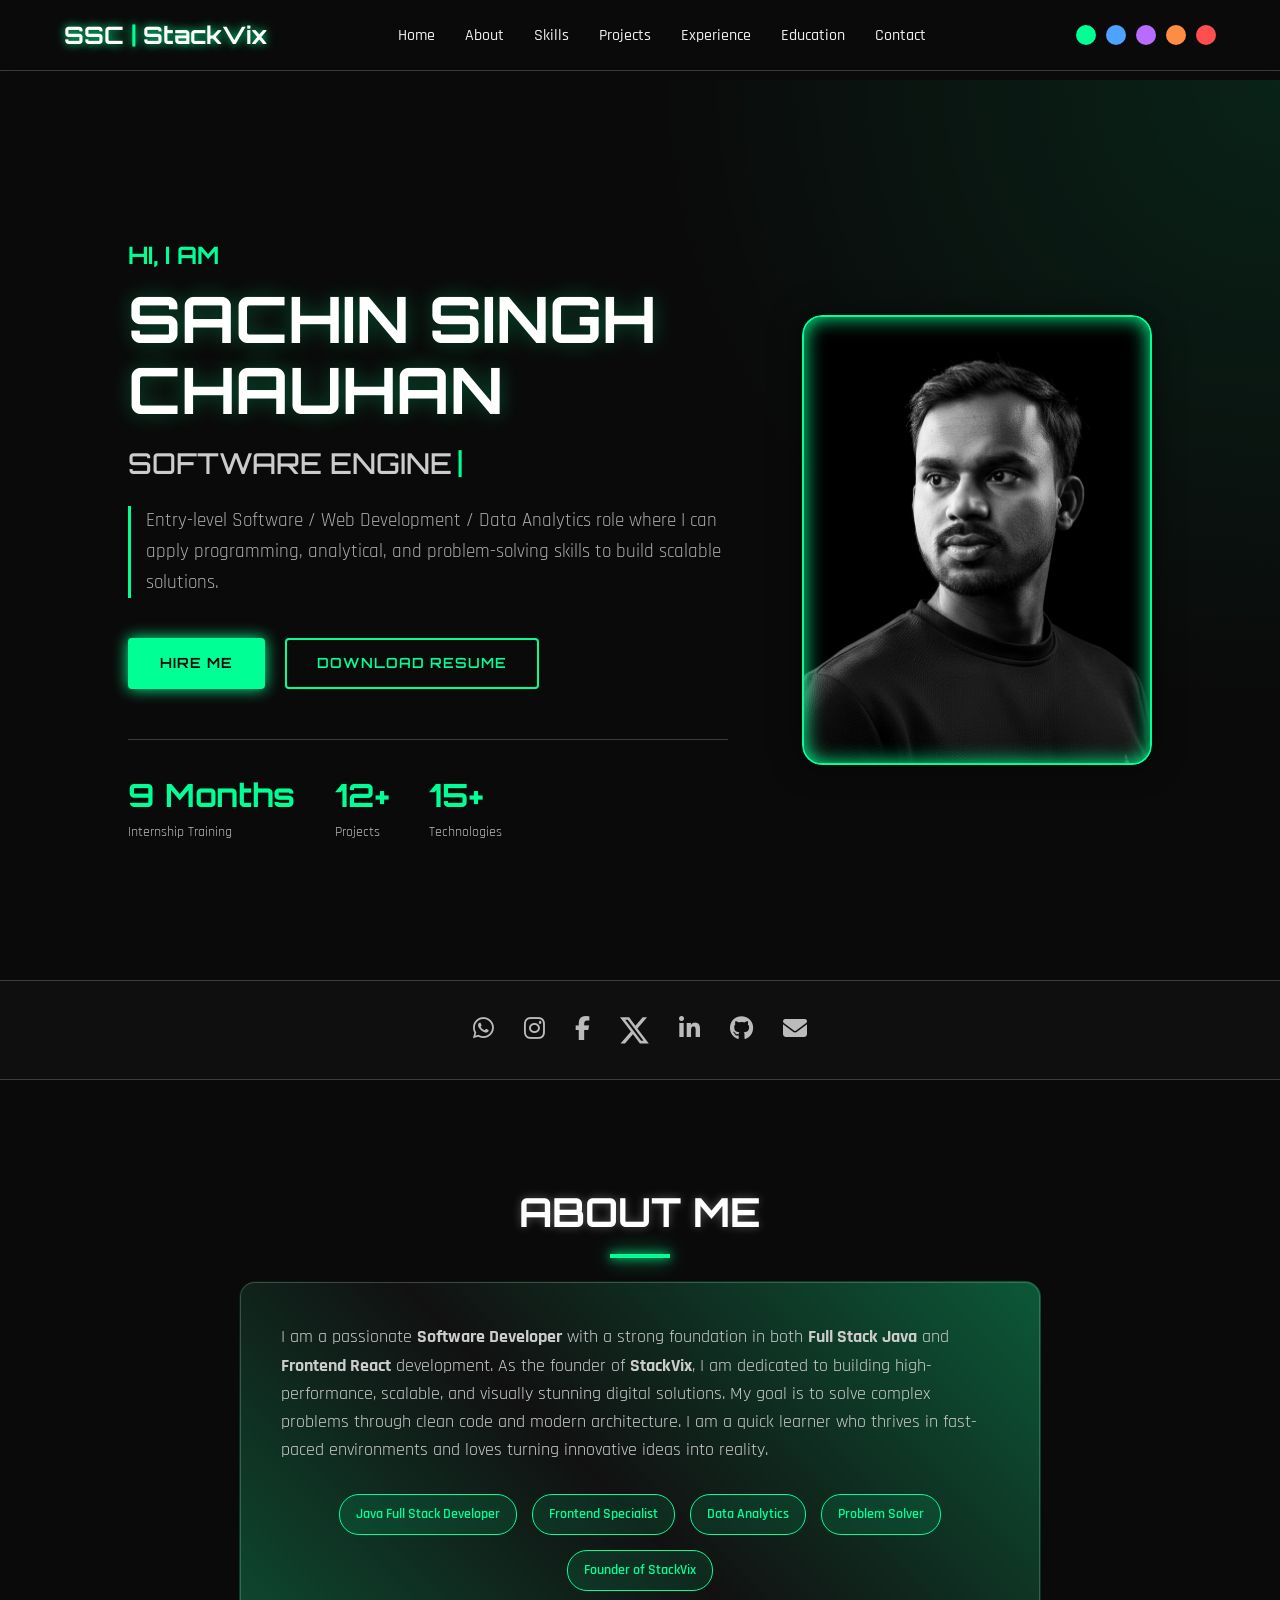
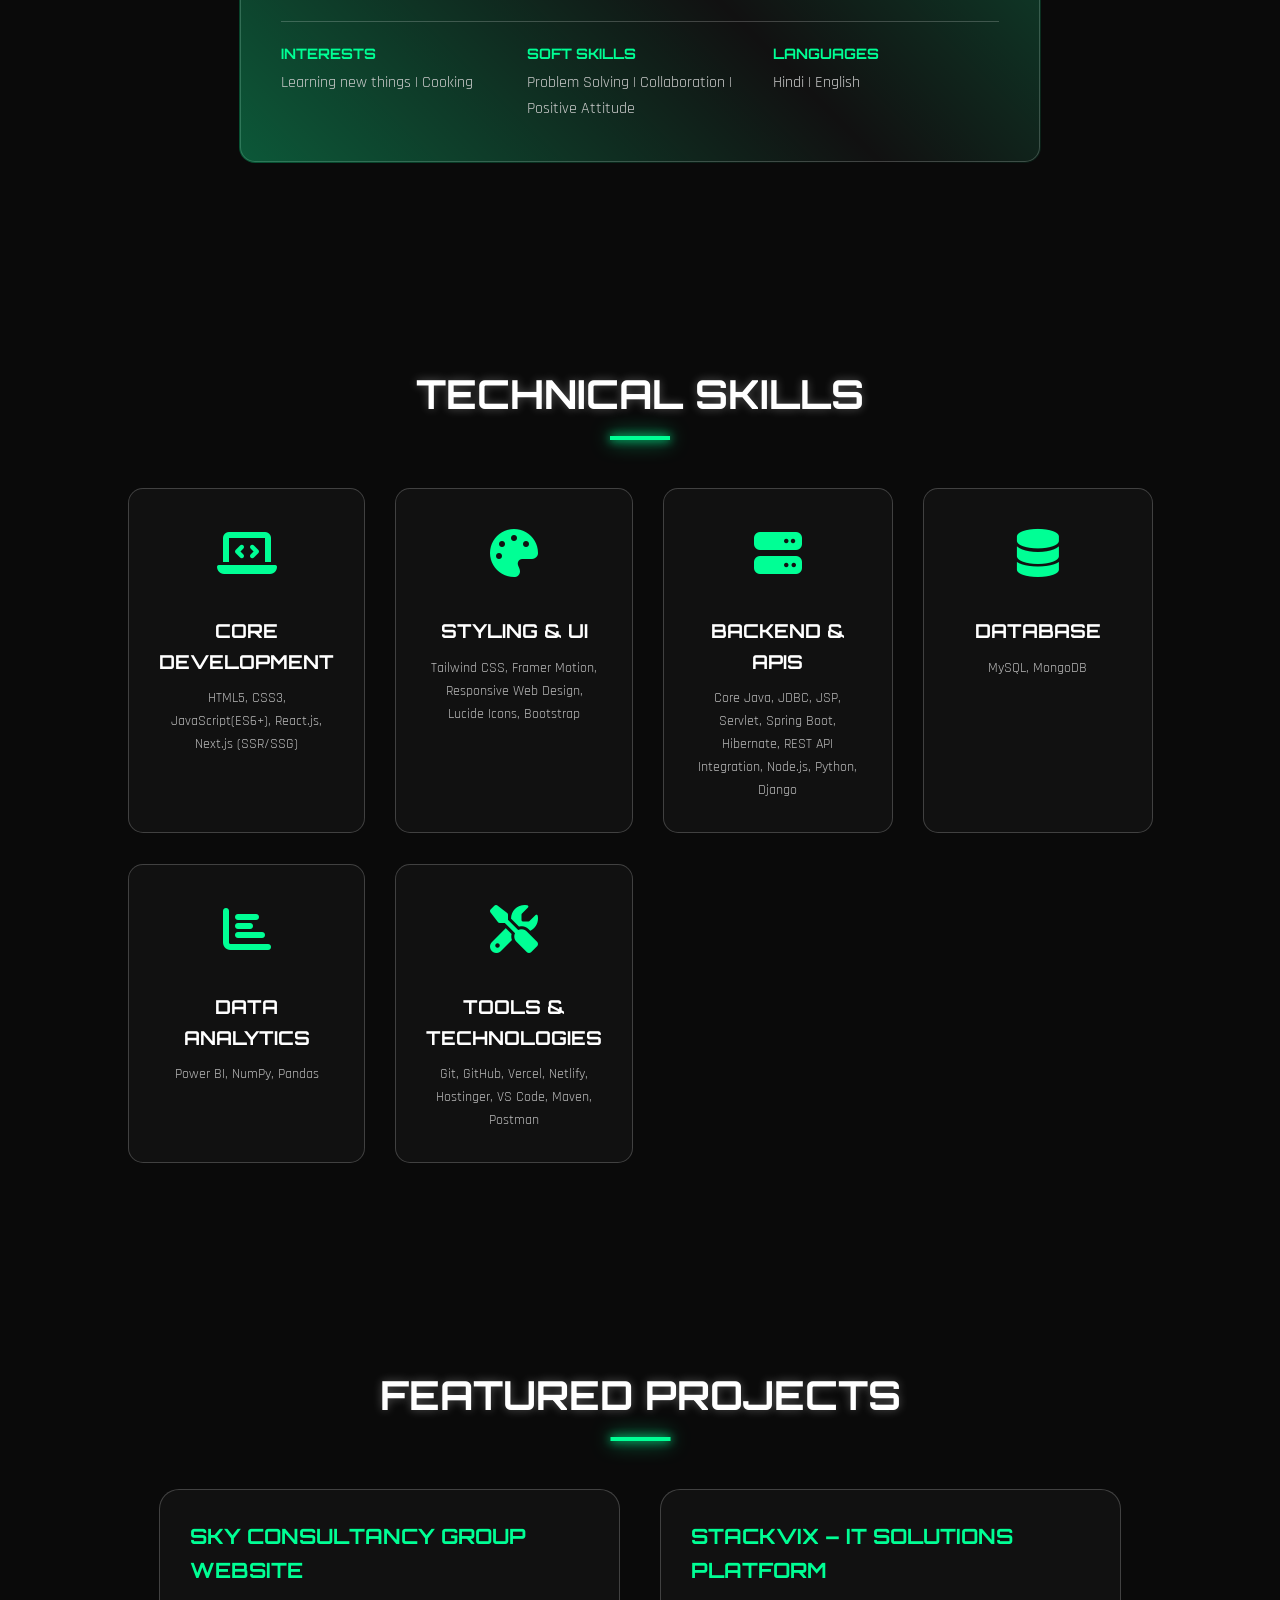
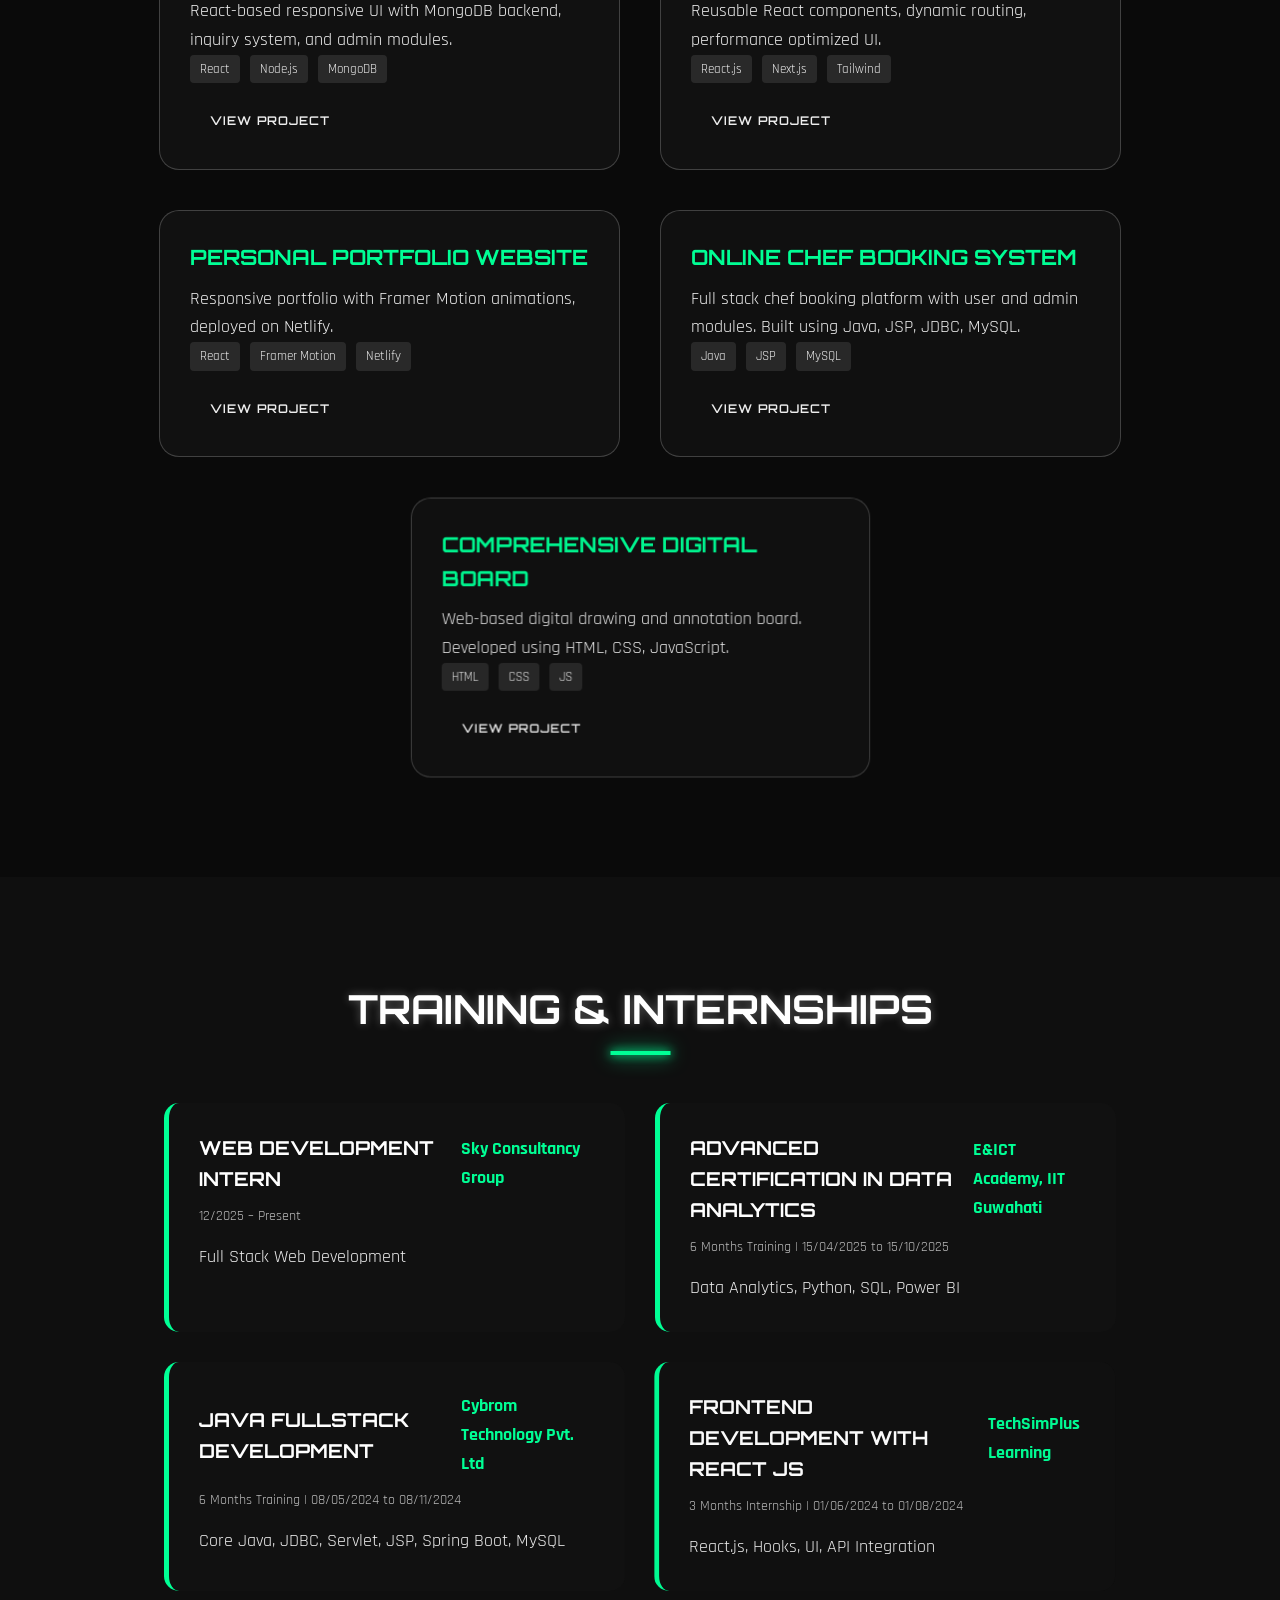
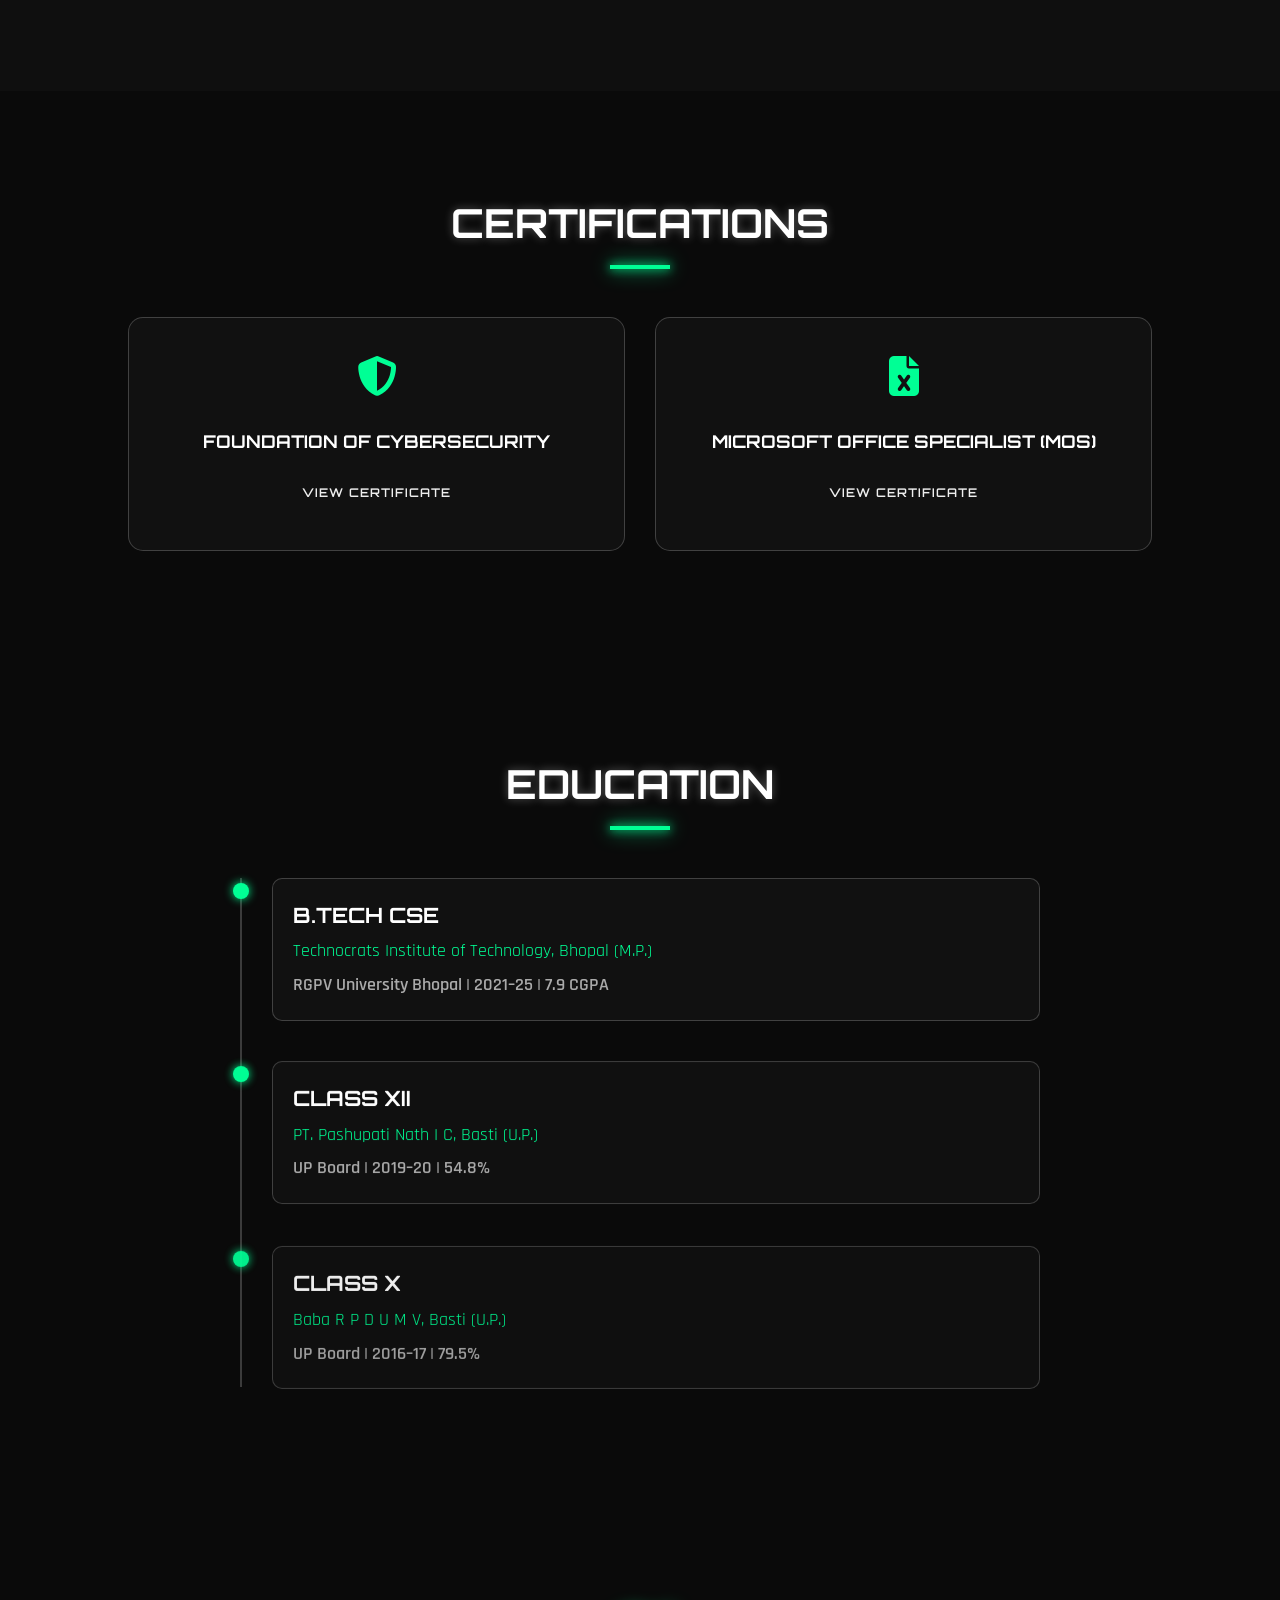
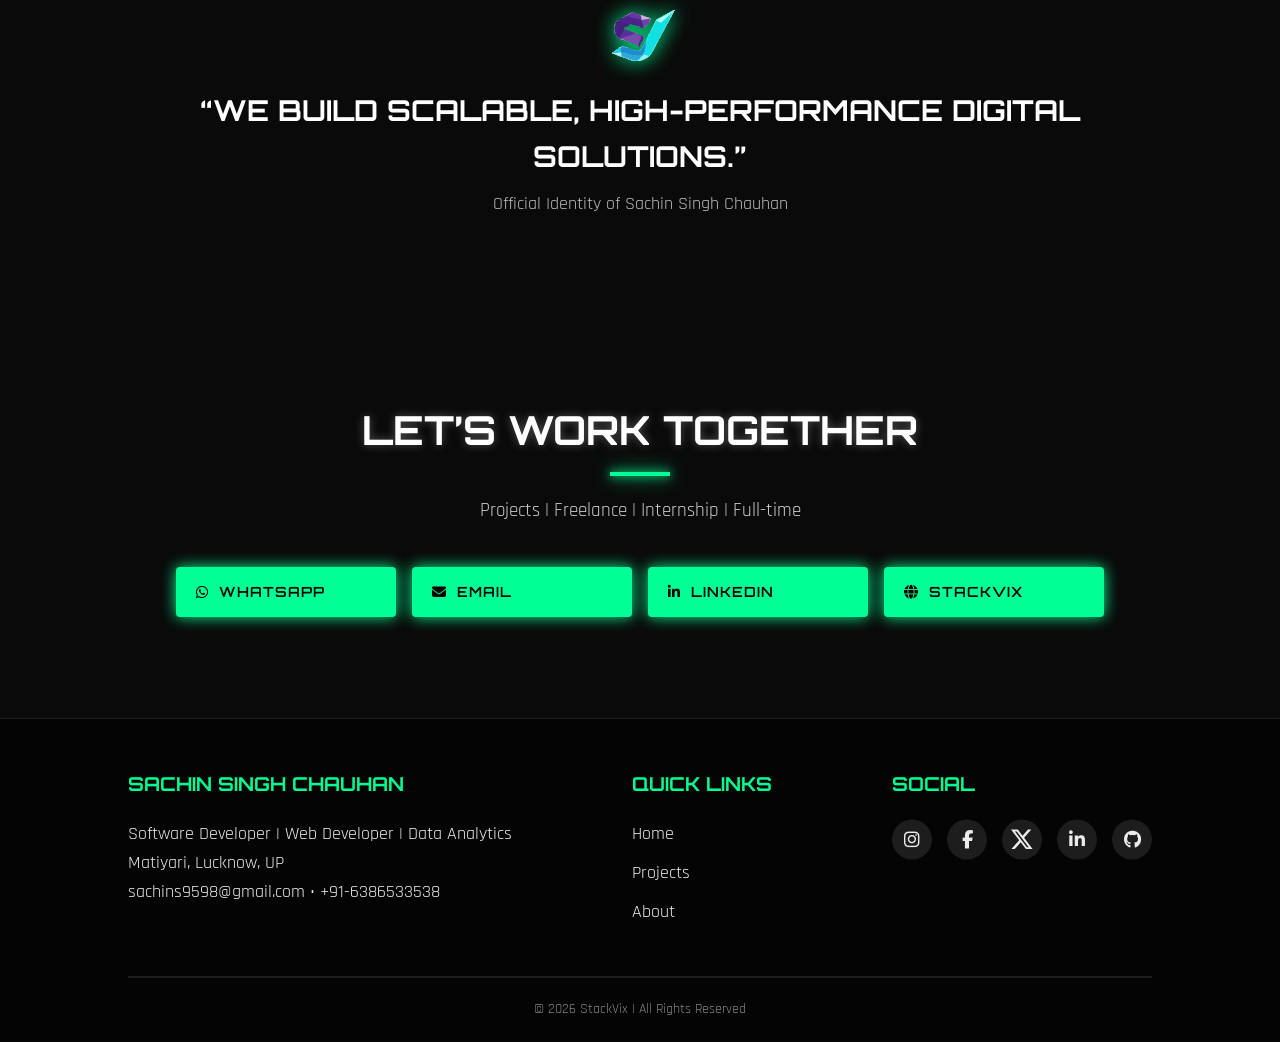
==== commit acd3a88f: "update" ====
--- a/index.html
+++ b/index.html
@@ -55,8 +55,8 @@
         <div class="hero-content">
             <h4 class="greeting">Hi, I am</h4>
             <h1 class="name">SACHIN SINGH CHAUHAN</h1>
-            <h3 class="role">Software Developer | Full Stack Engineer</h3>
-            <p class="tagline">I build scalable, high-performance digital experiences.</p>
+            <h3 class="role"><span id="typed-text"></span><span class="cursor">|</span></h3>
+            <p class="tagline">Entry-level Software / Web Development / Data Analytics role where I can apply programming, analytical, and problem-solving skills to build scalable solutions.</p>
             
             <div class="hero-buttons">
                 <a href="#contact" class="btn btn-primary">Hire Me</a>
@@ -111,36 +111,60 @@
             <div class="badges">
                 <span class="badge">Java Full Stack Developer</span>
                 <span class="badge">Frontend Specialist</span>
+                <span class="badge">Data Analytics</span>
                 <span class="badge">Problem Solver</span>
-                <span class="badge">Quick Learner</span>
                 <span class="badge">Founder of StackVix</span>
+            </div>
+            <div class="personal-info-grid">
+                <div class="info-item">
+                    <h4>Interests</h4>
+                    <p>Learning new things | Cooking</p>
+                </div>
+                <div class="info-item">
+                    <h4>Soft Skills</h4>
+                    <p>Problem Solving | Collaboration | Positive Attitude</p>
+                </div>
+                <div class="info-item">
+                    <h4>Languages</h4>
+                    <p>Hindi | English</p>
+                </div>
             </div>
         </div>
     </section>
 
     <!-- SECTION 5: SKILLS SECTION -->
     <section id="skills" class="skills-section">
-        <h2 class="section-title">My Skills</h2>
+        <h2 class="section-title">Technical Skills</h2>
         <div class="skills-grid">
             <div class="skill-card" data-tilt>
-                <div class="skill-icon"><i class="fas fa-code"></i></div>
-                <h3>Frontend</h3>
-                <p>HTML5, CSS3, JavaScript, React.js, Bootstrap</p>
+                <div class="skill-icon"><i class="fas fa-laptop-code"></i></div>
+                <h3>Core Development</h3>
+                <p>HTML5, CSS3, JavaScript(ES6+), React.js, Next.js (SSR/SSG)</p>
+            </div>
+            <div class="skill-card" data-tilt>
+                <div class="skill-icon"><i class="fas fa-palette"></i></div>
+                <h3>Styling & UI</h3>
+                <p>Tailwind CSS, Framer Motion, Responsive Web Design, Lucide Icons, Bootstrap</p>
             </div>
             <div class="skill-card" data-tilt>
                 <div class="skill-icon"><i class="fas fa-server"></i></div>
-                <h3>Backend</h3>
-                <p>Core Java, Advance Java (JDBC, Servlet, JSP), Spring Framework, Spring Boot, Hibernate, REST API Development</p>
+                <h3>Backend & APIs</h3>
+                <p>Core Java, JDBC, JSP, Servlet, Spring Boot, Hibernate, REST API Integration, Node.js, Python, Django</p>
             </div>
             <div class="skill-card" data-tilt>
                 <div class="skill-icon"><i class="fas fa-database"></i></div>
                 <h3>Database</h3>
-                <p>MySQL</p>
+                <p>MySQL, MongoDB</p>
+            </div>
+            <div class="skill-card" data-tilt>
+                <div class="skill-icon"><i class="fas fa-chart-bar"></i></div>
+                <h3>Data Analytics</h3>
+                <p>Power BI, NumPy, Pandas</p>
             </div>
             <div class="skill-card" data-tilt>
                 <div class="skill-icon"><i class="fas fa-tools"></i></div>
-                <h3>Tools</h3>
-                <p>GitHub, Maven, Apache Tomcat, Postman</p>
+                <h3>Tools & Technologies</h3>
+                <p>Git, GitHub, Vercel, Netlify, Hostinger, VS Code, Maven, Postman</p>
             </div>
         </div>
     </section>
@@ -152,46 +176,70 @@
             
             <!-- Project 1 -->
             <div class="project-card" data-tilt>
-                <div class="project-img">
-                    <img src="assets/images/projects/digitalBord.png" alt="Digital Board Project" loading="lazy">
-                </div>
+                <div class="project-info">
+                    <h3>Sky Consultancy Group Website</h3>
+                    <p>React-based responsive UI with MongoDB backend, inquiry system, and admin modules.</p>
+                    <div class="tech-stack">
+                        <span>React</span><span>Node.js</span><span>MongoDB</span>
+                    </div>
+                    <div class="project-links">
+                        <a href="https://skyconsultancygroup.com/" class="btn btn-sm" target="_blank" rel="noopener">View Project</a>
+                    </div>
+                </div>
+            </div>
+
+            <!-- Project 2 -->
+            <div class="project-card" data-tilt>
+                <div class="project-info">
+                    <h3>StackVix – IT Solutions Platform</h3>
+                    <p>Reusable React components, dynamic routing, performance optimized UI.</p>
+                    <div class="tech-stack">
+                        <span>React.js</span><span>Next.js</span><span>Tailwind</span>
+                    </div>
+                    <div class="project-links">
+                        <a href="https://stackvix.com/" class="btn btn-sm" target="_blank" rel="noopener">View Project</a>
+                    </div>
+                </div>
+            </div>
+
+            <!-- Project 3 -->
+            <div class="project-card" data-tilt>
+                <div class="project-info">
+                    <h3>Personal Portfolio Website</h3>
+                    <p>Responsive portfolio with Framer Motion animations, deployed on Netlify.</p>
+                    <div class="tech-stack">
+                        <span>React</span><span>Framer Motion</span><span>Netlify</span>
+                    </div>
+                    <div class="project-links">
+                        <a href="https://sachinsinghchauhan.netlify.app/" class="btn btn-sm" target="_blank" rel="noopener">View Project</a>
+                    </div>
+                </div>
+            </div>
+
+            <!-- Project 4 -->
+            <div class="project-card" data-tilt>
+                <div class="project-info">
+                    <h3>Online Chef Booking System</h3>
+                    <p>Full stack chef booking platform with user and admin modules. Built using Java, JSP, JDBC, MySQL.</p>
+                    <div class="tech-stack">
+                        <span>Java</span><span>JSP</span><span>MySQL</span>
+                    </div>
+                    <div class="project-links">
+                        <a href="https://mychefkart-1.netlify.app/" class="btn btn-sm" target="_blank" rel="noopener">View Project</a>
+                    </div>
+                </div>
+            </div>
+
+            <!-- Project 5 -->
+            <div class="project-card" data-tilt>
                 <div class="project-info">
                     <h3>Comprehensive Digital Board</h3>
-                    <p>A feature-rich digital board application designed for seamless collaboration and presentation.</p>
-                    <ul class="project-features">
-                        <li>Interactive Whiteboard</li>
-                        <li>Real-time Tools</li>
-                        <li>Responsive Layout</li>
-                    </ul>
+                    <p>Web-based digital drawing and annotation board. Developed using HTML, CSS, JavaScript.</p>
                     <div class="tech-stack">
                         <span>HTML</span><span>CSS</span><span>JS</span>
                     </div>
                     <div class="project-links">
-                        <a href="https://comprehensive-digital-board.netlify.app/" class="btn btn-sm" target="_blank" rel="noopener" aria-label="View Comprehensive Digital Board project">View Project</a>
-                        <a href="https://github.com/SachinSchauhann" class="btn btn-sm btn-outline">GitHub</a>
-                    </div>
-                </div>
-            </div>
-
-            <!-- Project 2 -->
-            <div class="project-card" data-tilt>
-                <div class="project-img">
-                    <img src="assets/images/projects/chefKart.png" alt="ChefKart System" loading="lazy">
-                </div>
-                <div class="project-info">
-                    <h3>Online Chef Booking System</h3>
-                    <p>A complete platform for booking professional chefs online with user and admin dashboards.</p>
-                    <ul class="project-features">
-                        <li>User & Admin Panels</li>
-                        <li>CRUD Operations</li>
-                        <li>Booking Management</li>
-                    </ul>
-                    <div class="tech-stack">
-                        <span>JSP</span><span>Servlet</span><span>MySQL</span><span>Tomcat</span>
-                    </div>
-                    <div class="project-links">
-                        <a href="https://mychefkart-1.netlify.app/" class="btn btn-sm" target="_blank" rel="noopener" aria-label="View Online Chef Booking System project">View Project</a>
-                        <a href="https://github.com/SachinSchauhann" class="btn btn-sm btn-outline">GitHub</a>
+                        <a href="https://comprehensive-digital-board.netlify.app/" class="btn btn-sm" target="_blank" rel="noopener">View Project</a>
                     </div>
                 </div>
             </div>
@@ -201,13 +249,31 @@
 
     <!-- SECTION 7: EXPERIENCE SECTION -->
     <section id="experience" class="experience-section">
-        <h2 class="section-title">Work Experience</h2>
+        <h2 class="section-title">Training & Internships</h2>
         <div class="experience-container">
             
             <div class="experience-card">
                 <div class="exp-header">
+                    <h3>Web Development Intern</h3>
+                    <span class="company">Sky Consultancy Group</span>
+                </div>
+                <span class="duration">12/2025 – Present</span>
+                <p>Full Stack Web Development</p>
+            </div>
+
+            <div class="experience-card">
+                <div class="exp-header">
+                    <h3>Advanced Certification in Data Analytics</h3>
+                    <span class="company"><a href="https://drive.google.com/file/d/1BTtncuBTJQZ6gubpS8RvrCzSG81rP3M1/view?usp=sharing" target="_blank">E&ICT Academy, IIT Guwahati</a></span>
+                </div>
+                <span class="duration">6 Months Training | 15/04/2025 to 15/10/2025</span>
+                <p>Data Analytics, Python, SQL, Power BI</p>
+            </div>
+
+            <div class="experience-card">
+                <div class="exp-header">
                     <h3>Java Fullstack Development</h3>
-                    <span class="company">Cybrom Technology Pvt. Ltd</span>
+                    <span class="company"><a href="https://drive.google.com/file/d/1Re7Sr8SQLdXt6MFYwoVQSNAEGDUfgpLA/view?usp=sharing" target="_blank">Cybrom Technology Pvt. Ltd</a></span>
                 </div>
                 <span class="duration">6 Months Training | 08/05/2024 to 08/11/2024</span>
                 <p>Core Java, JDBC, Servlet, JSP, Spring Boot, MySQL</p>
@@ -216,18 +282,31 @@
             <div class="experience-card">
                 <div class="exp-header">
                     <h3>Frontend Development with React JS</h3>
-                    <span class="company">TechSimPlus Learning</span>
+                    <span class="company"><a href="https://drive.google.com/file/d/1iL2fmWAZnH18Zdbt9ZxI9Zx7HWbjOuQT/view?usp=sharing" target="_blank">TechSimPlus Learning</a></span>
                 </div>
                 <span class="duration">3 Months Internship | 01/06/2024 to 01/08/2024</span>
                 <p>React.js, Hooks, UI, API Integration</p>
             </div>
 
         </div>
-
-        
-    </section>
-
-    <!-- SECTION 8: EDUCATION SECTION -->
+    </section>
+
+    <!-- SECTION: CERTIFICATIONS -->
+    <section id="certifications" class="certifications-section">
+        <h2 class="section-title">Certifications</h2>
+        <div class="cert-grid">
+            <div class="cert-card" data-tilt>
+                <div class="cert-icon"><i class="fas fa-shield-alt"></i></div>
+                <h3>Foundation of Cybersecurity</h3>
+                <a href="https://drive.google.com/file/d/1rp48L_OuAdPo8wvP0CwnB0d75f7USPso/view?usp=sharing" target="_blank" class="btn btn-sm">View Certificate</a>
+            </div>
+            <div class="cert-card" data-tilt>
+                <div class="cert-icon"><i class="fas fa-file-excel"></i></div>
+                <h3>Microsoft Office Specialist (MOS)</h3>
+                <a href="https://drive.google.com/file/d/1Mr-1qQYyy3Nut1a2q3y5nrwaOpR7ZPdJ/view?usp=sharing" target="_blank" class="btn btn-sm">View Certificate</a>
+            </div>
+        </div>
+    </section>
     <section id="education" class="education-section">
         <h2 class="section-title">Education</h2>
         <div class="timeline">
@@ -236,7 +315,7 @@
                 <div class="timeline-dot"></div>
                 <div class="timeline-content">
                     <h3>B.Tech CSE</h3>
-                    <span class="institution">Technocrats Institute of Technology, Bhopal (M.P.)</span>
+                    <span class="institution"><a href="https://technocratsgroup.edu.in/" target="_blank">Technocrats Institute of Technology, Bhopal (M.P.)</a></span>
                     <span class="grade">RGPV University Bhopal | 2021–25 | 7.9 CGPA</span>
                 </div>
             </div>
@@ -290,7 +369,7 @@
         <div class="footer-container">
             <div class="footer-col">
                 <h3>Sachin Singh Chauhan</h3>
-                <p>Full Stack Developer & Frontend Specialist building the future of web.</p>
+                <p>Software Developer | Web Developer | Data Analytics</p>
                 <p>Matiyari, Lucknow, UP</p>
                 <p><a href="mailto:sachins9598@gmail.com">sachins9598@gmail.com</a> • +91-6386533538</p>
             </div>
--- a/assets/css/style.css
+++ b/assets/css/style.css
@@ -265,6 +265,18 @@
     color: #ccc;
     margin-bottom: 20px;
     font-weight: 500;
+    min-height: 2.2rem; /* Prevent layout jump */
+}
+
+.cursor {
+    color: var(--primary);
+    animation: blink 0.7s infinite;
+    margin-left: 5px;
+}
+
+@keyframes blink {
+    0%, 100% { opacity: 1; }
+    50% { opacity: 0; }
 }
 
 .tagline {
@@ -431,8 +443,67 @@
     font-weight: 600;
 }
 
-/* =========================================
-   8. SKILLS SECTION
+.personal-info-grid {
+    display: grid;
+    grid-template-columns: repeat(auto-fit, minmax(200px, 1fr));
+    gap: 20px;
+    margin-top: 30px;
+    border-top: 1px solid var(--border);
+    padding-top: 20px;
+}
+
+.info-item h4 {
+    color: var(--primary);
+    font-size: 0.9rem;
+    margin-bottom: 5px;
+}
+
+.info-item p {
+    font-size: 1rem;
+    color: #ccc;
+}
+
+/* =========================================
+   8. CERTIFICATIONS SECTION
+   ========================================= */
+.certifications-section {
+    padding: 100px 10%;
+}
+
+.cert-grid {
+    display: grid;
+    grid-template-columns: repeat(auto-fit, minmax(300px, 1fr));
+    gap: 30px;
+    justify-content: center;
+}
+
+.cert-card {
+    background: var(--card-bg);
+    padding: 30px;
+    border-radius: 15px;
+    text-align: center;
+    border: 1px solid var(--border);
+    transition: var(--transition);
+}
+
+.cert-card:hover {
+    border-color: var(--primary);
+    box-shadow: 0 0 20px rgba(0, 255, 149, 0.2);
+}
+
+.cert-icon {
+    font-size: 2.5rem;
+    color: var(--primary);
+    margin-bottom: 15px;
+}
+
+.cert-card h3 {
+    margin-bottom: 20px;
+    font-size: 1.1rem;
+}
+
+/* =========================================
+   9. SKILLS SECTION
    ========================================= */
 .skills-section {
     padding: 100px 10%;
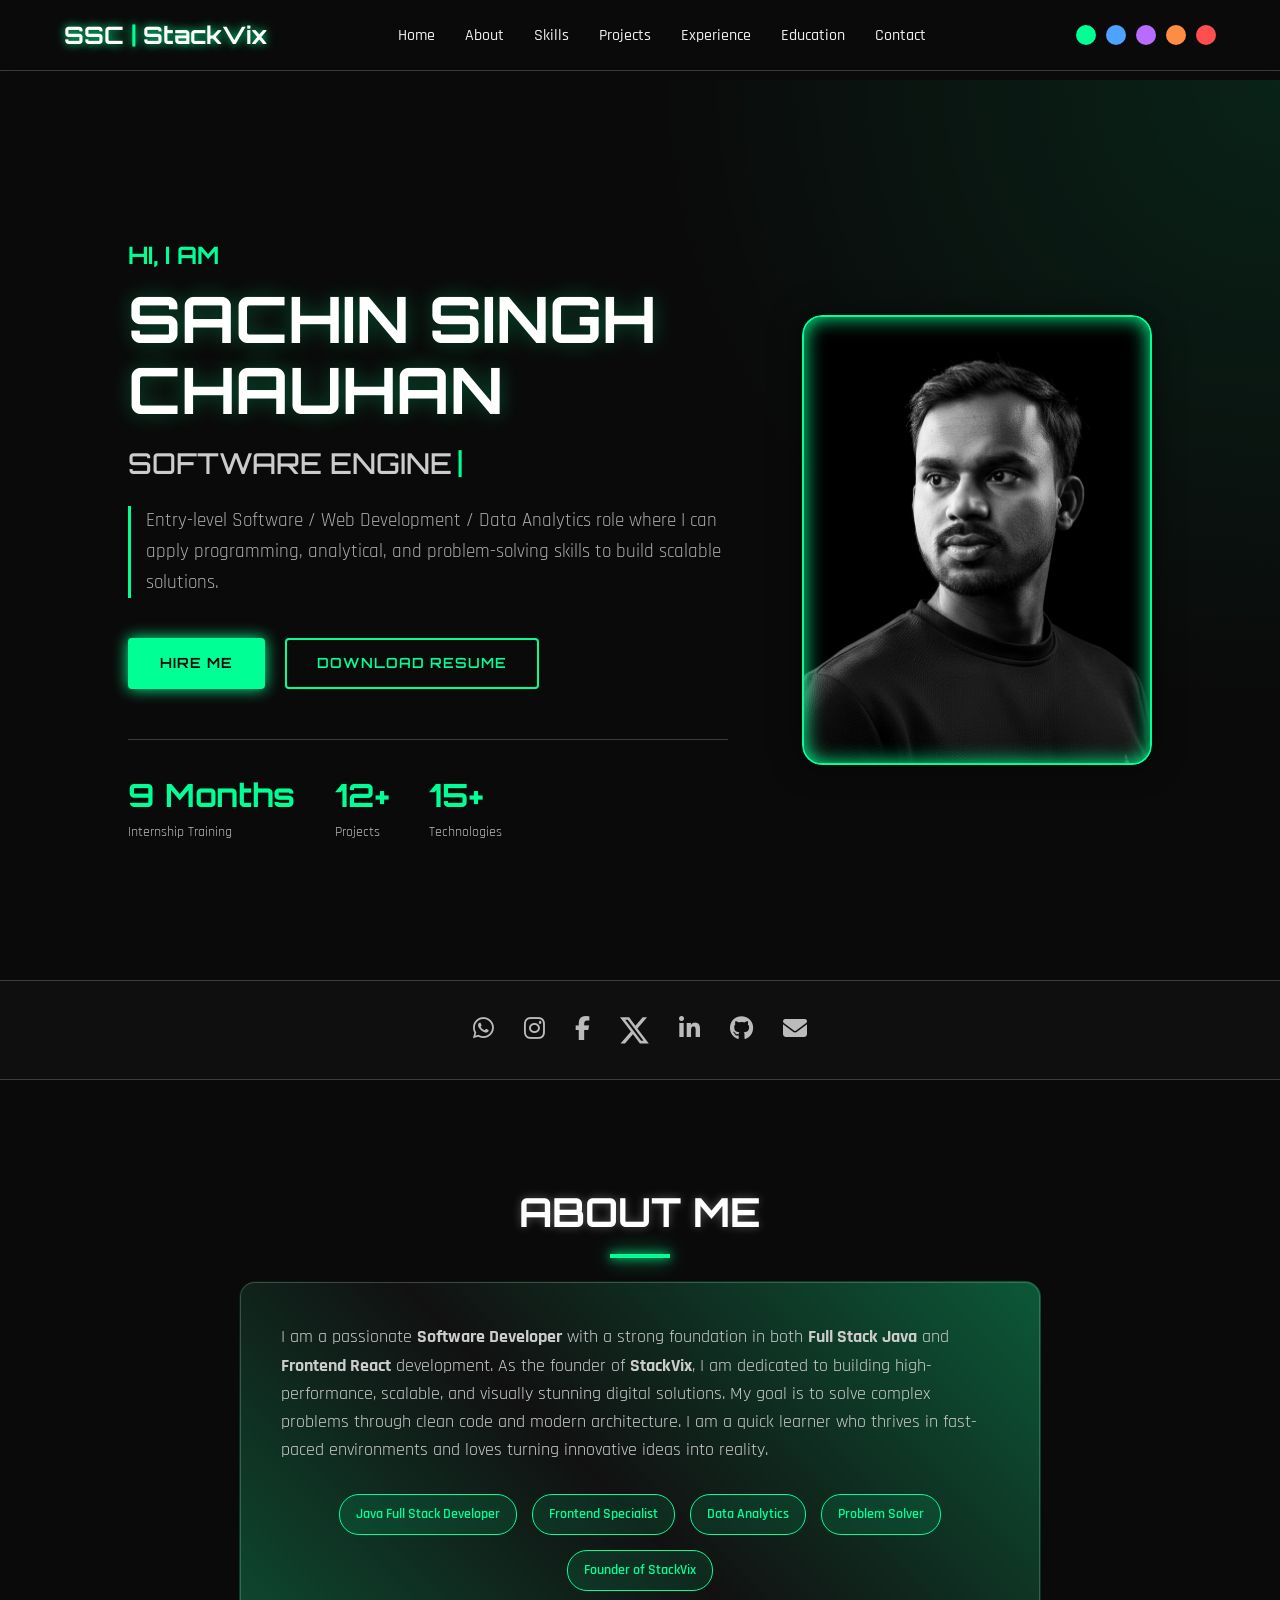
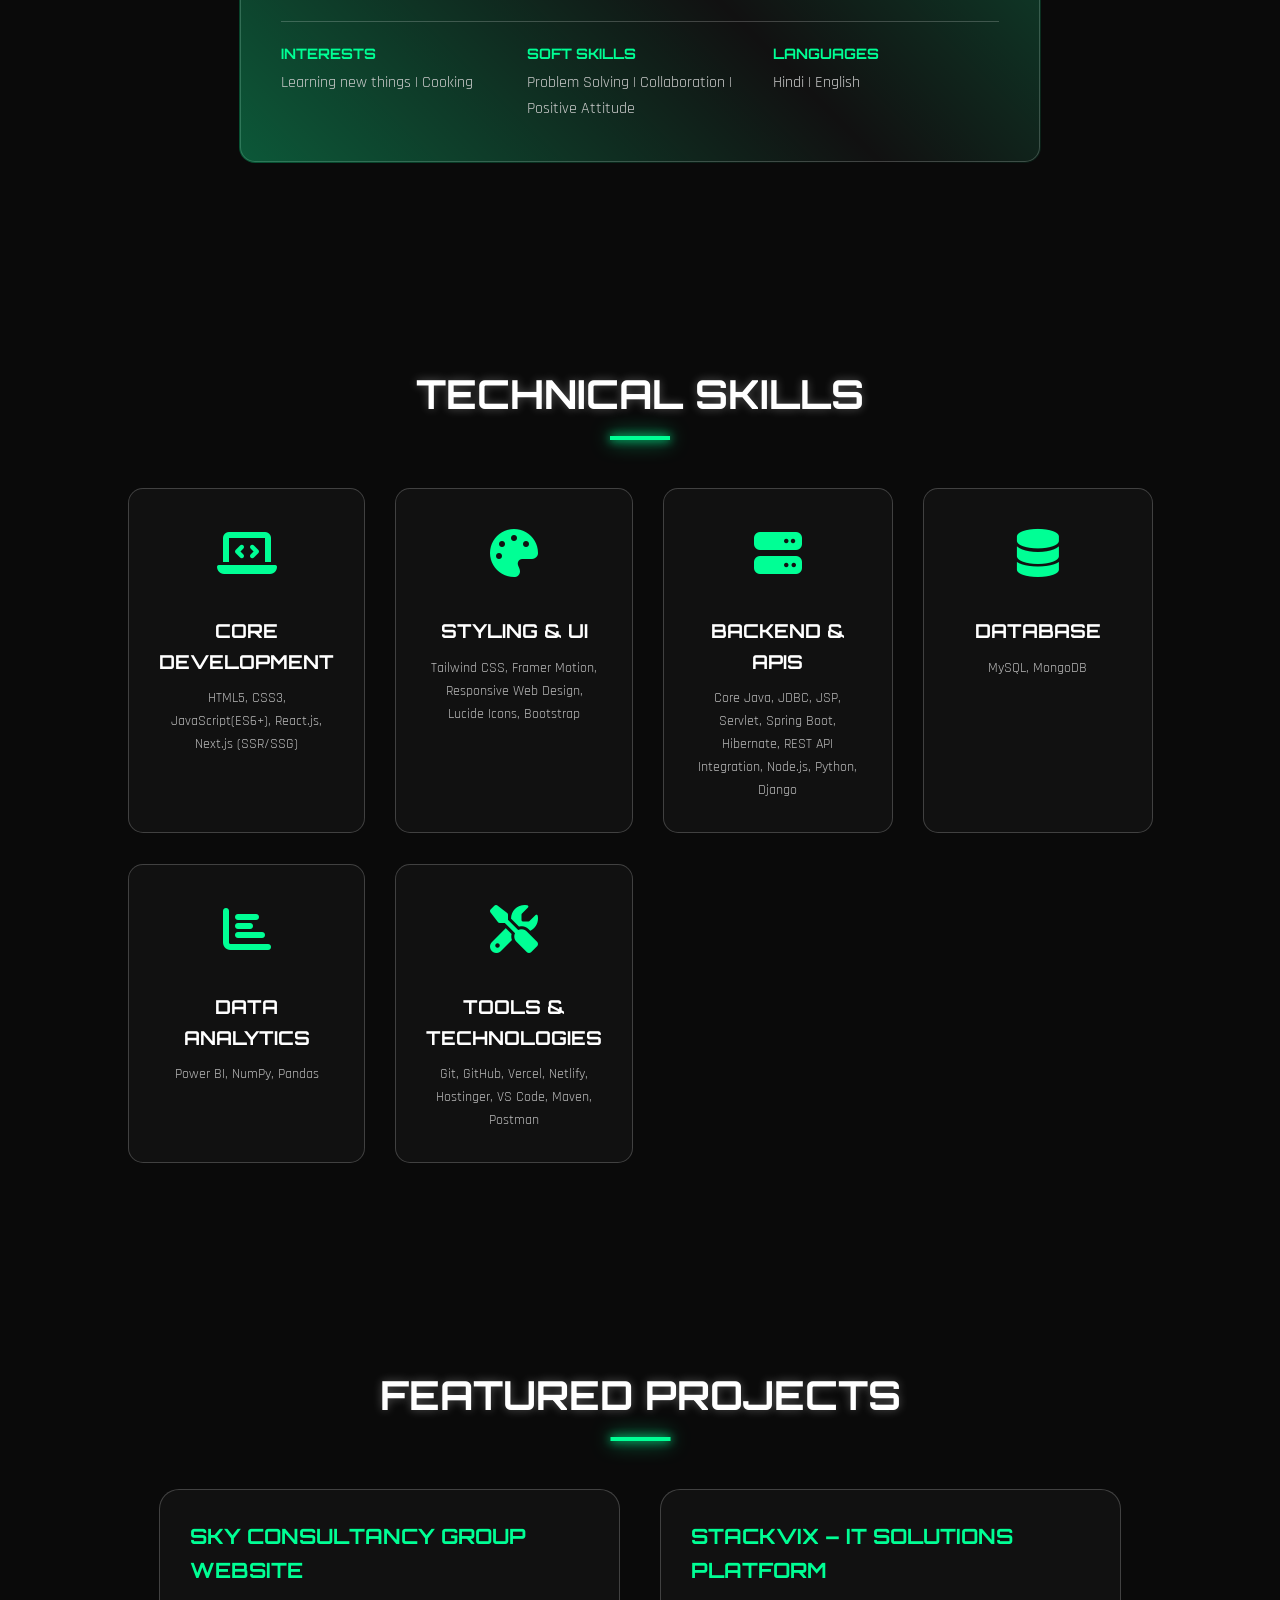
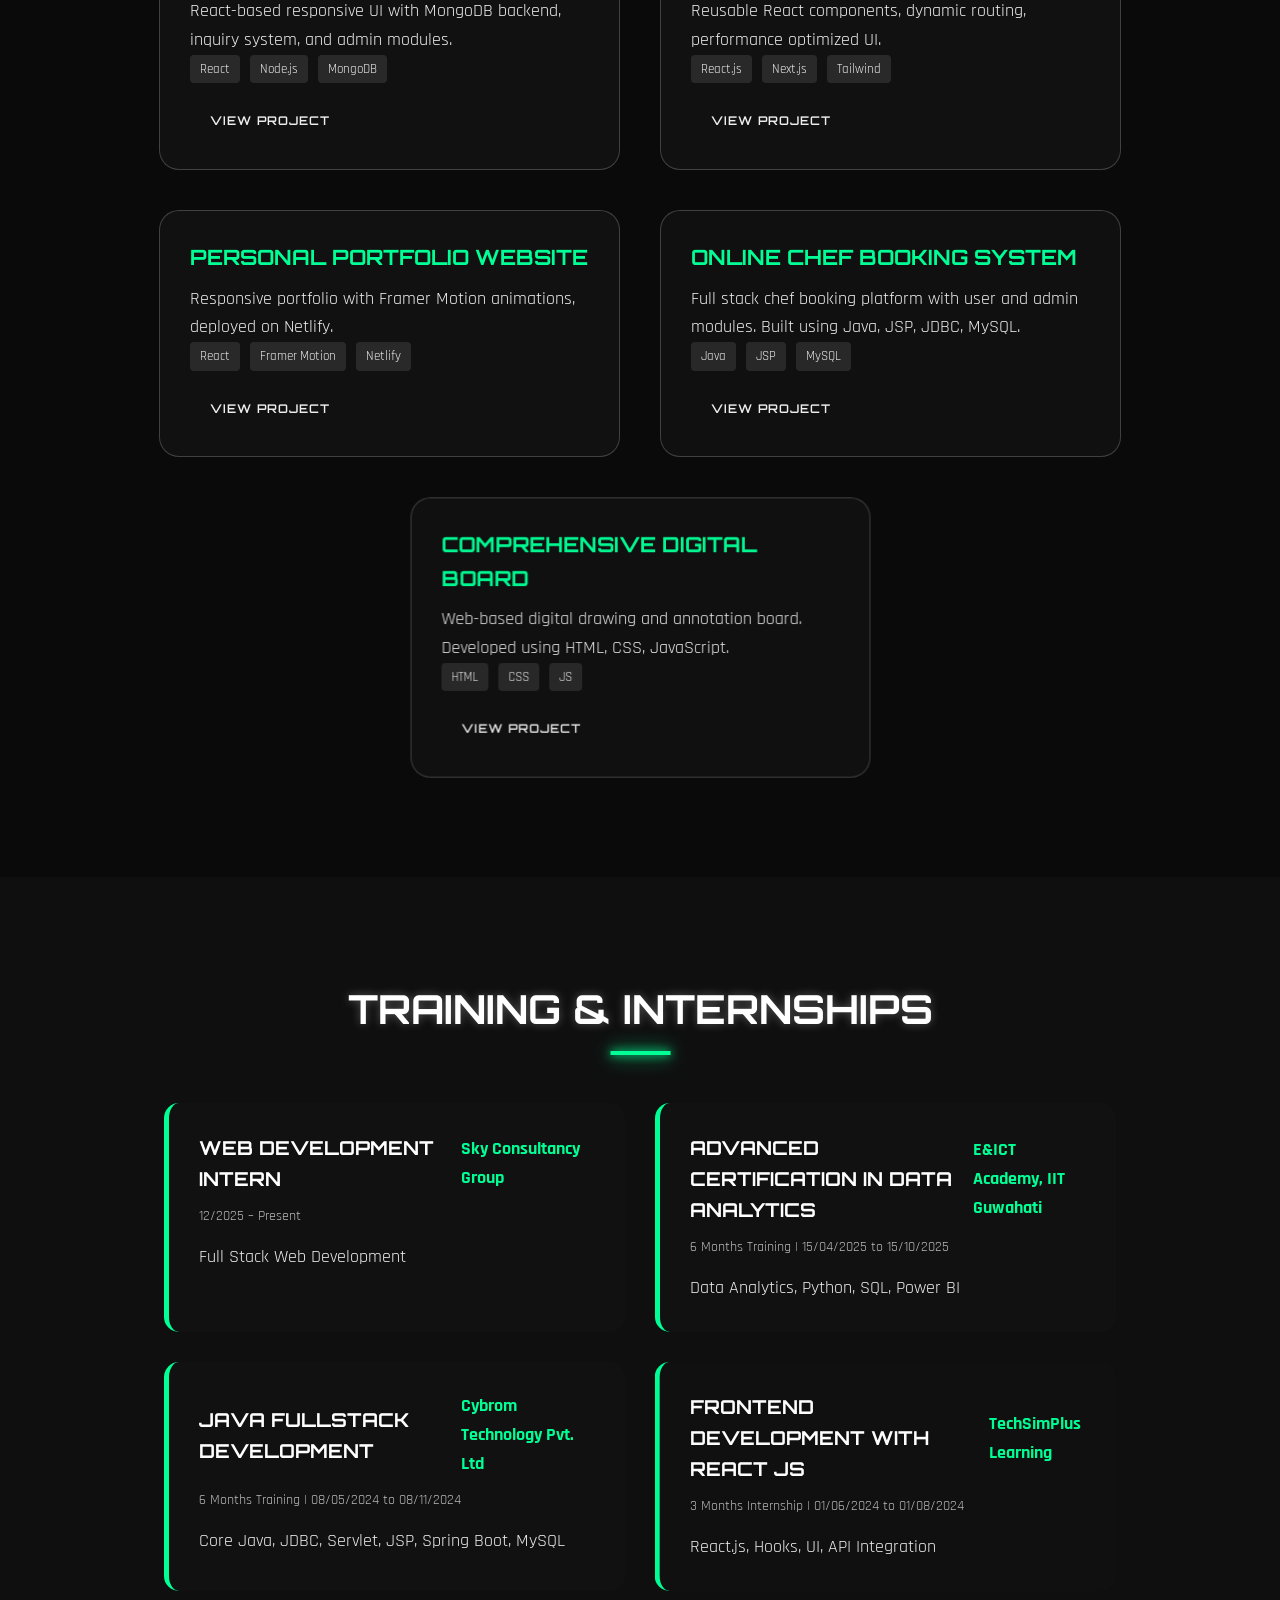
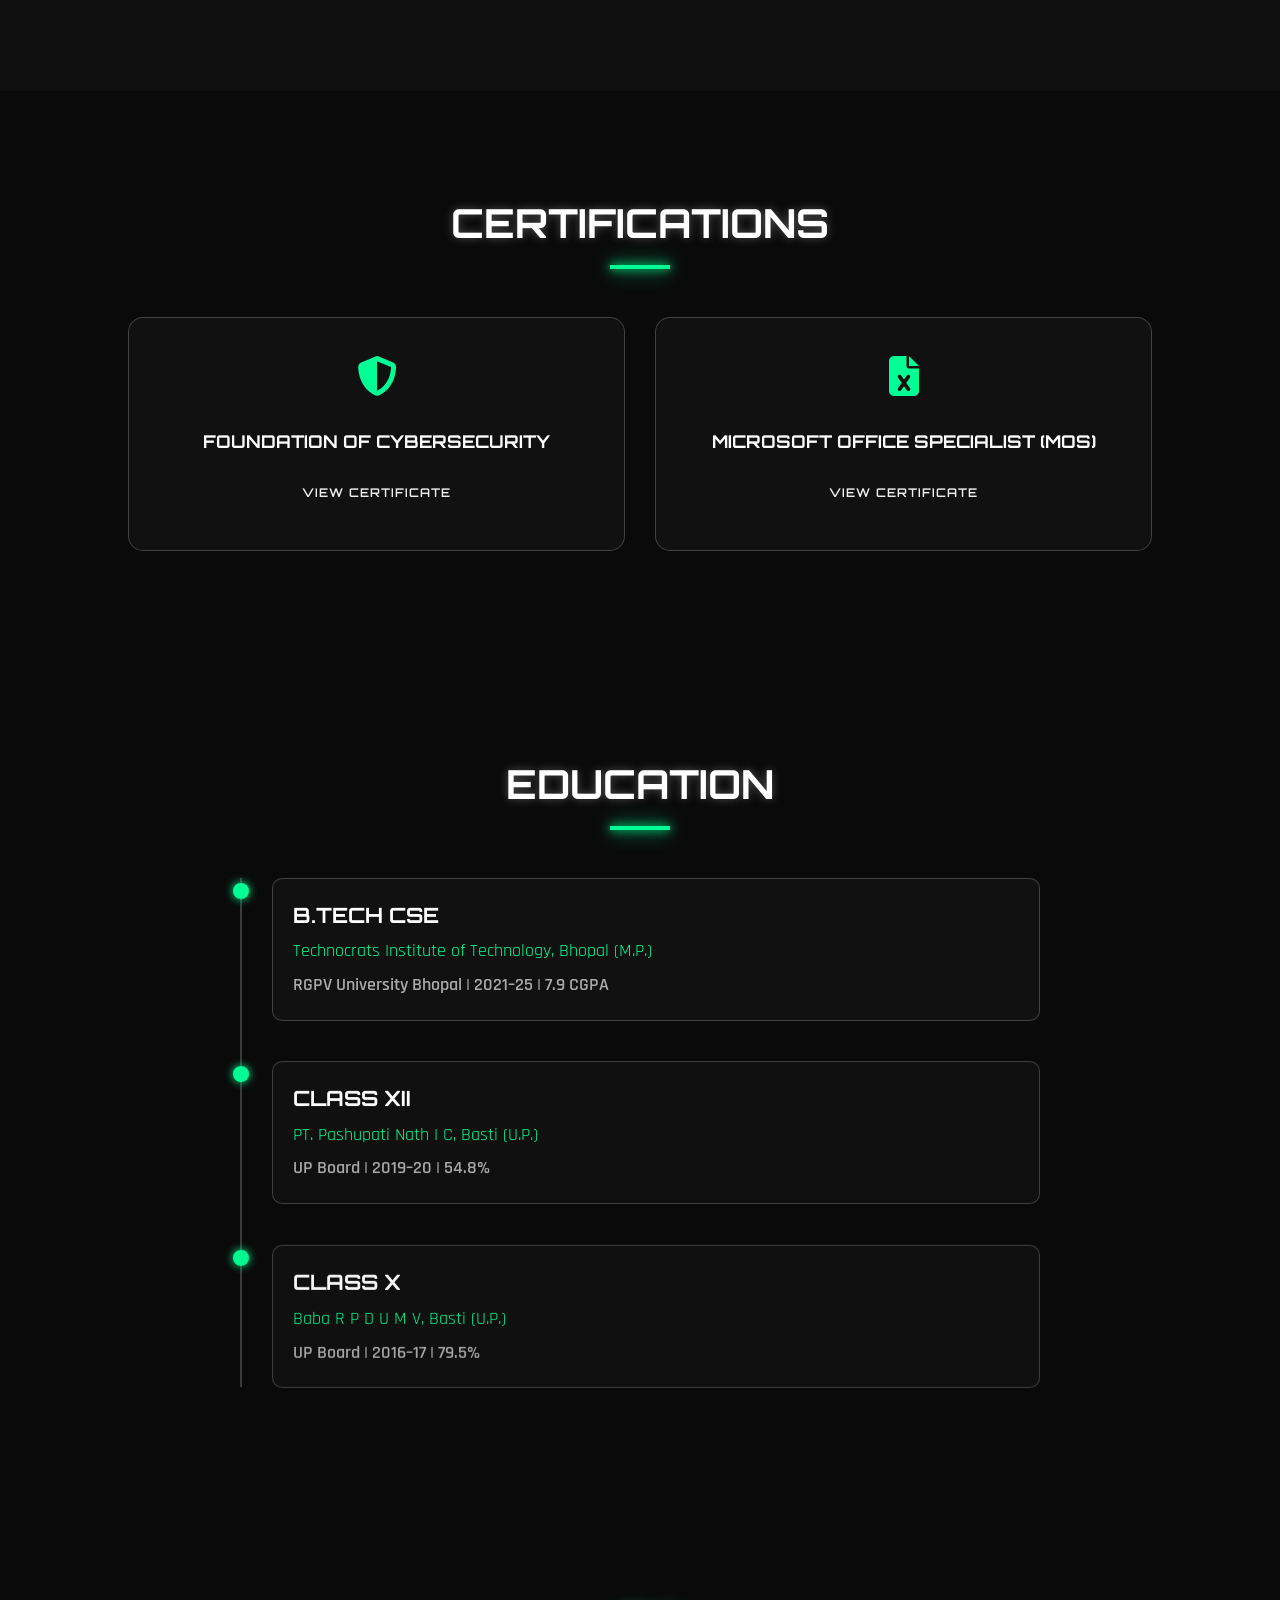
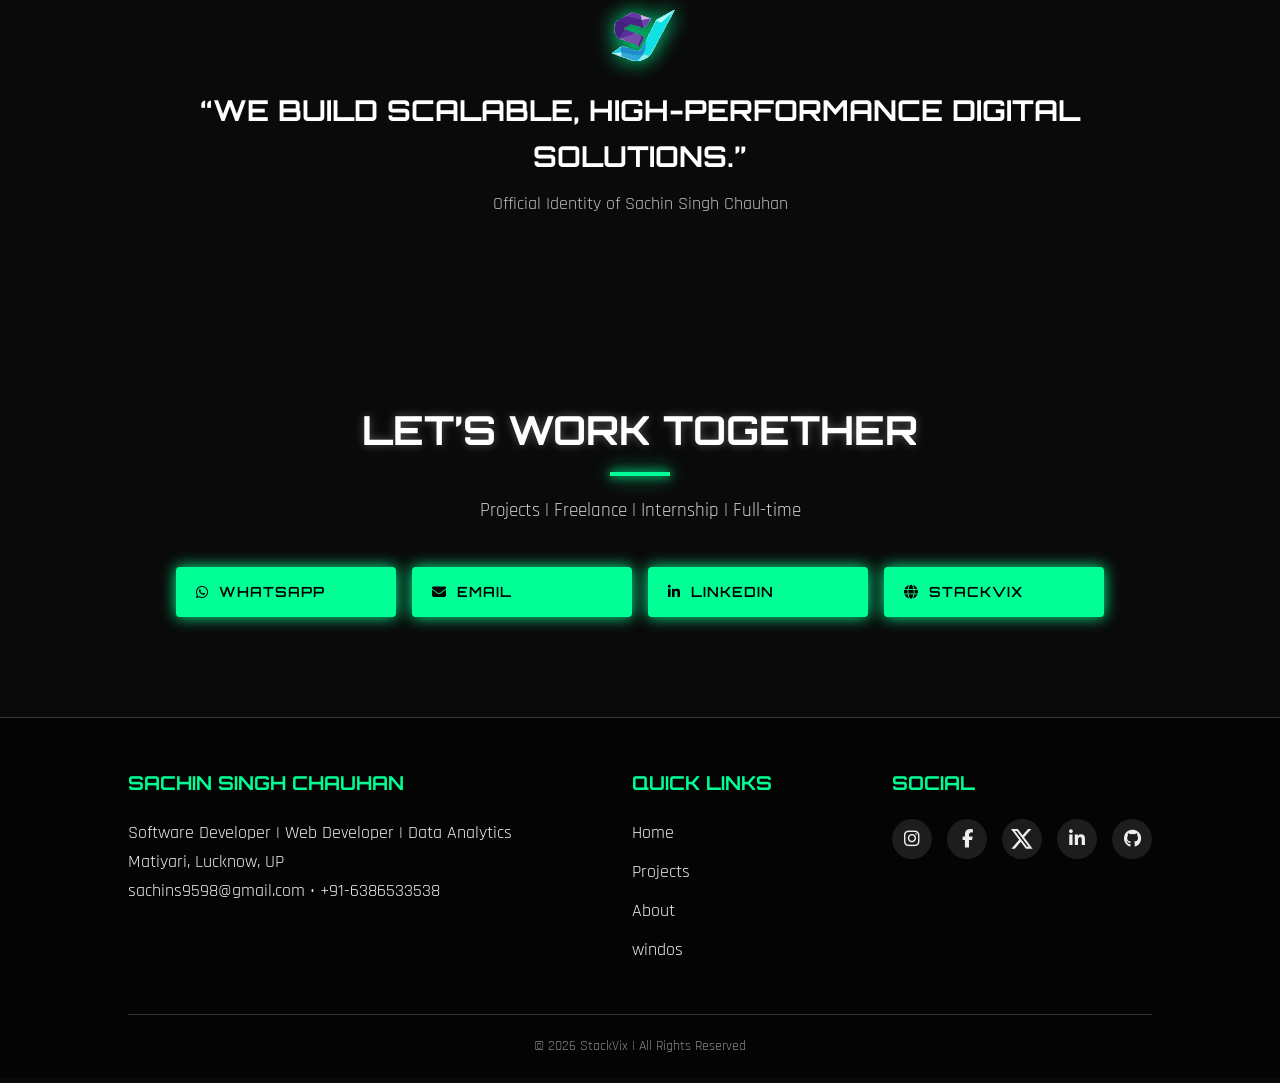
==== commit c9a9ed51: "Update navigation links in index.html Replaced 'Contact' link with 'windos' link to resume." ====
--- a/index.html
+++ b/index.html
@@ -379,7 +379,7 @@
                     <li><a href="#home">Home</a></li>
                     <li><a href="#projects">Projects</a></li>
                     <li><a href="#about">About</a></li>
-                    <!-- <li><a href="#contact">Contact</a></li> -->
+                  <li><a href="resume/index.html">windos</a></li> 
                 </ul>
             </div>
             <div class="footer-col">
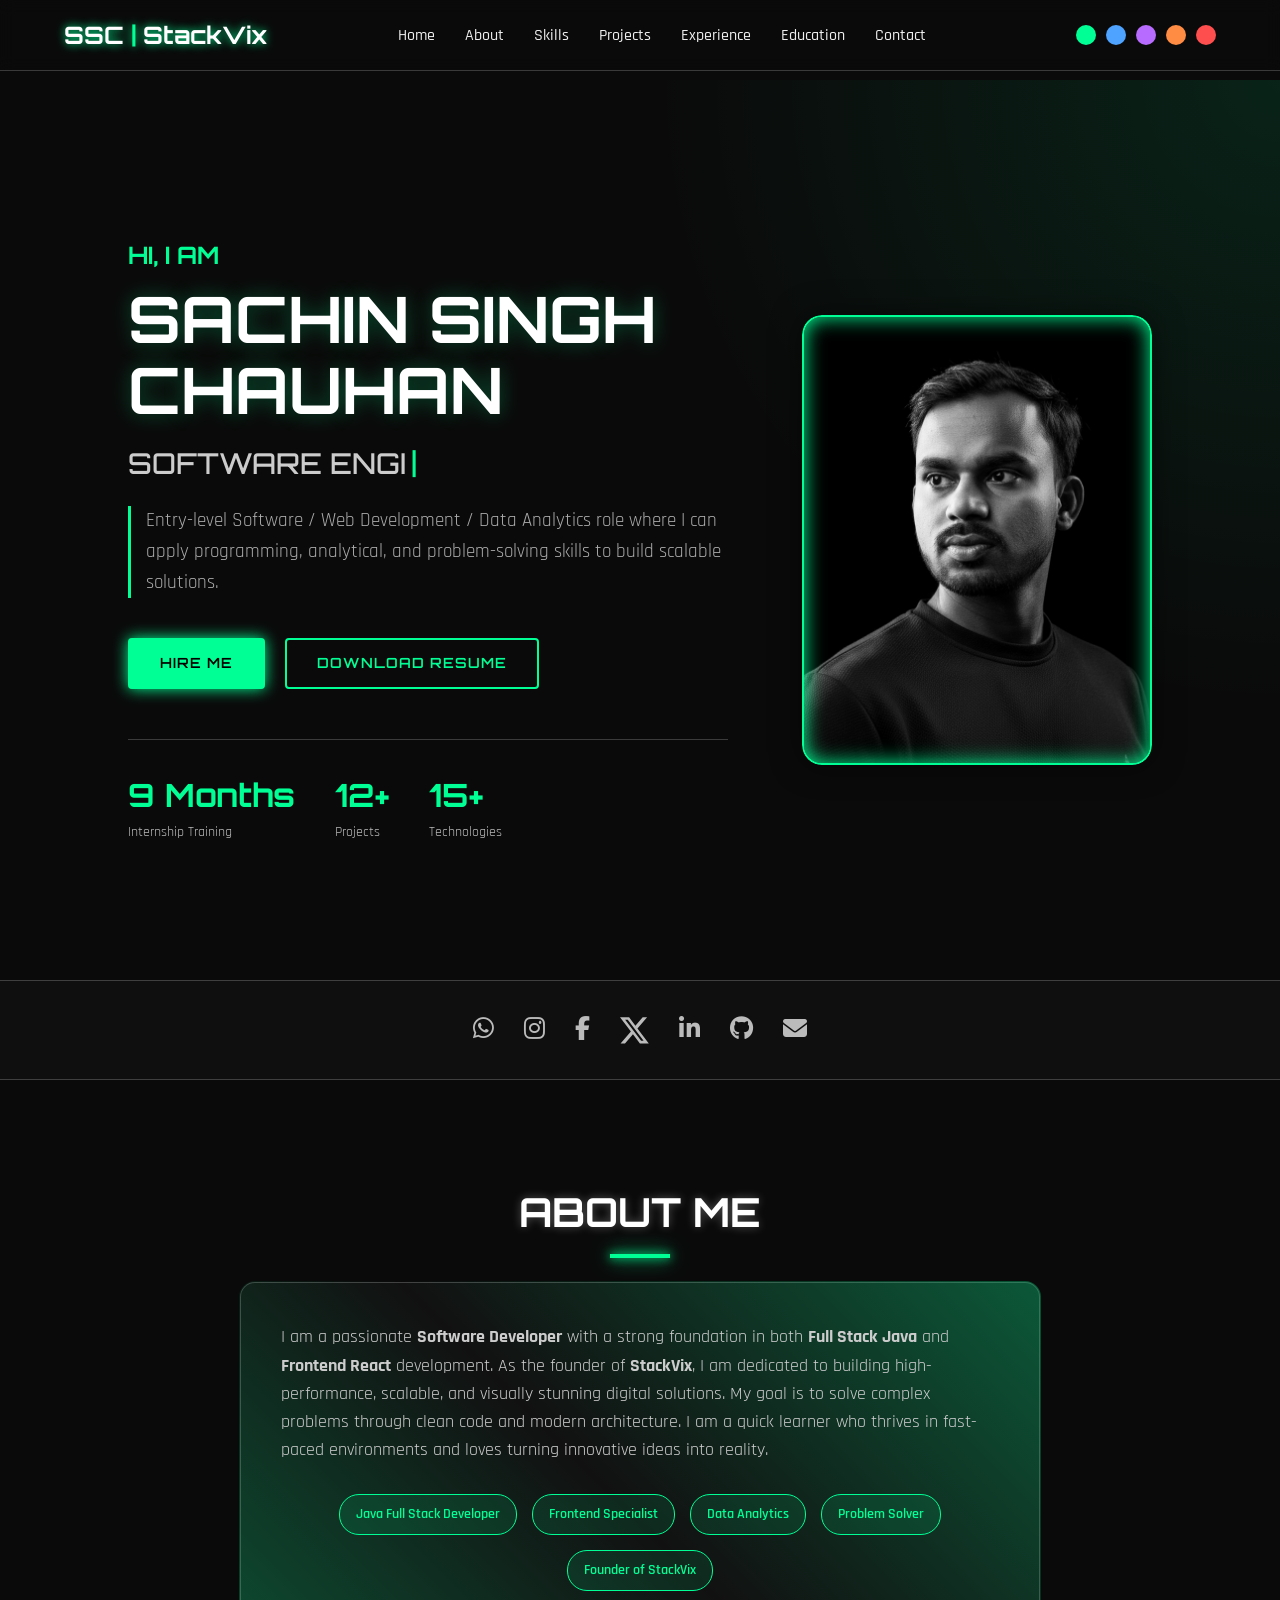
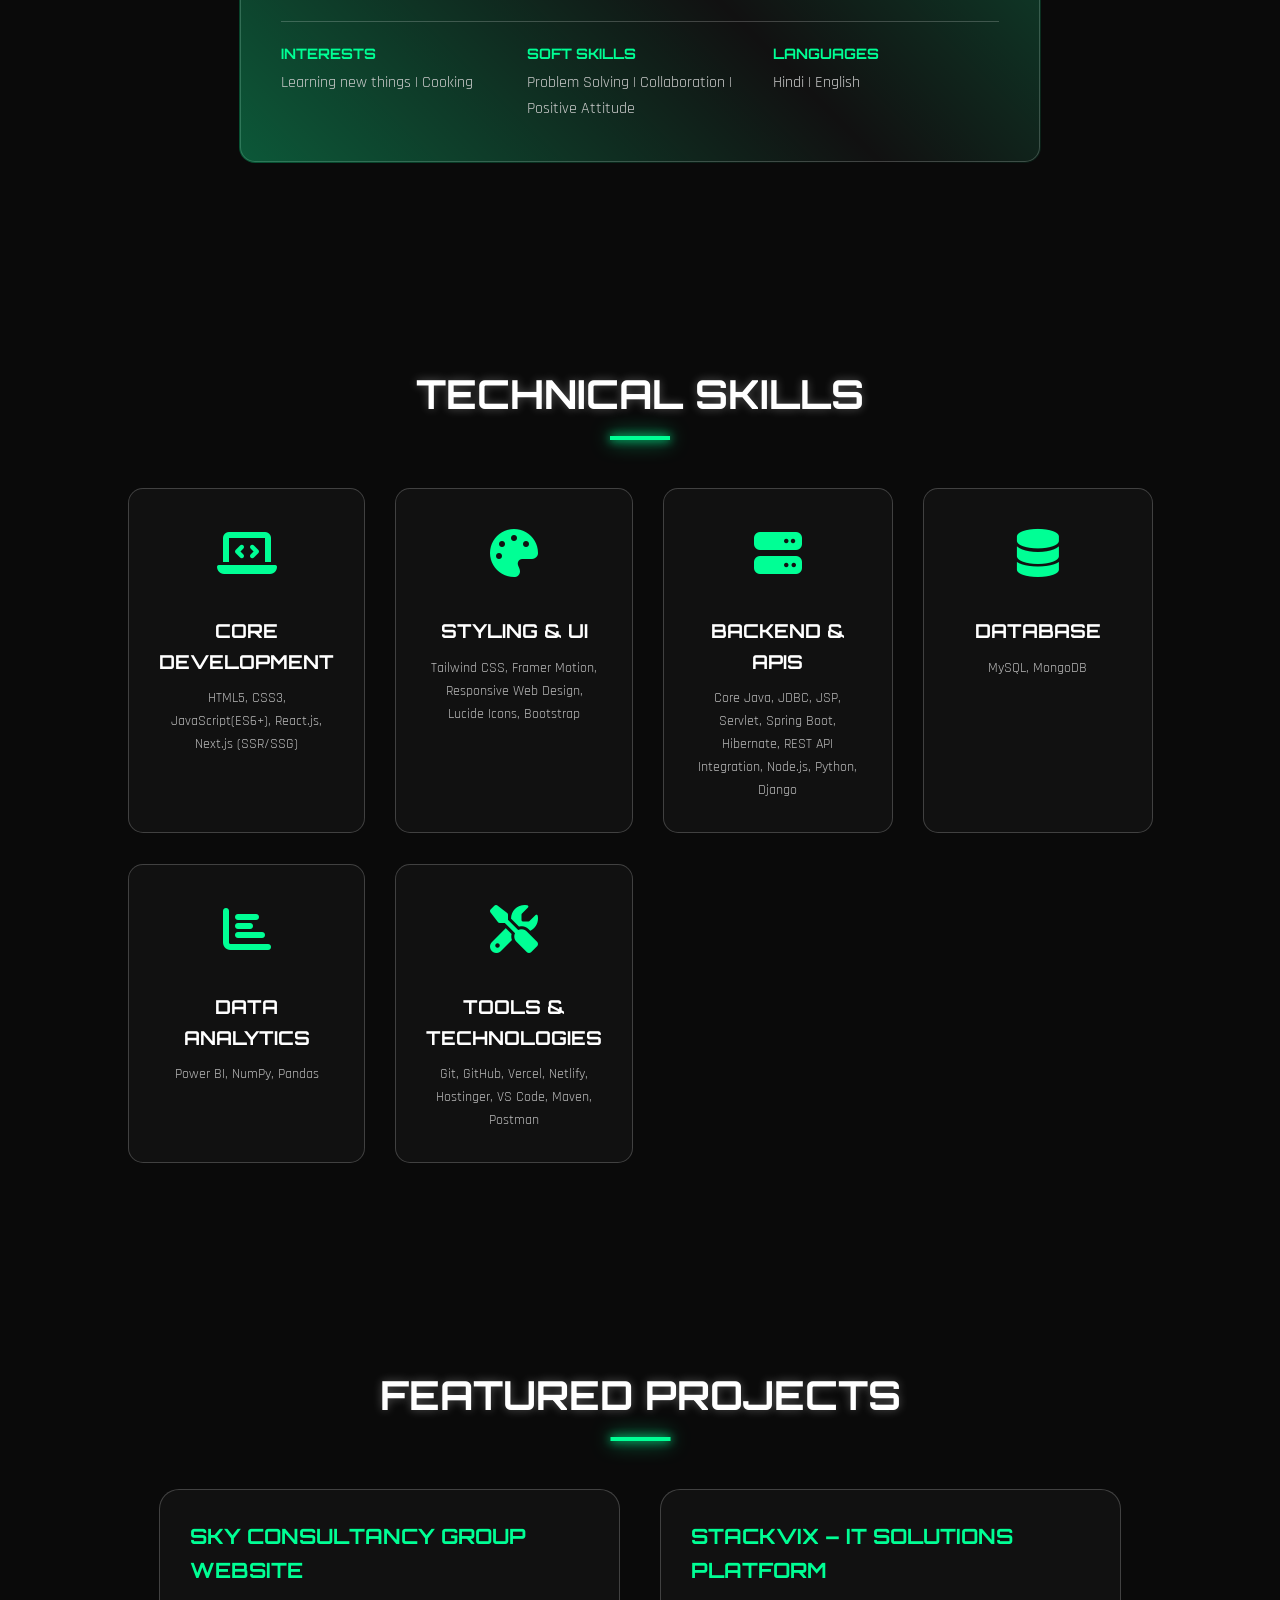
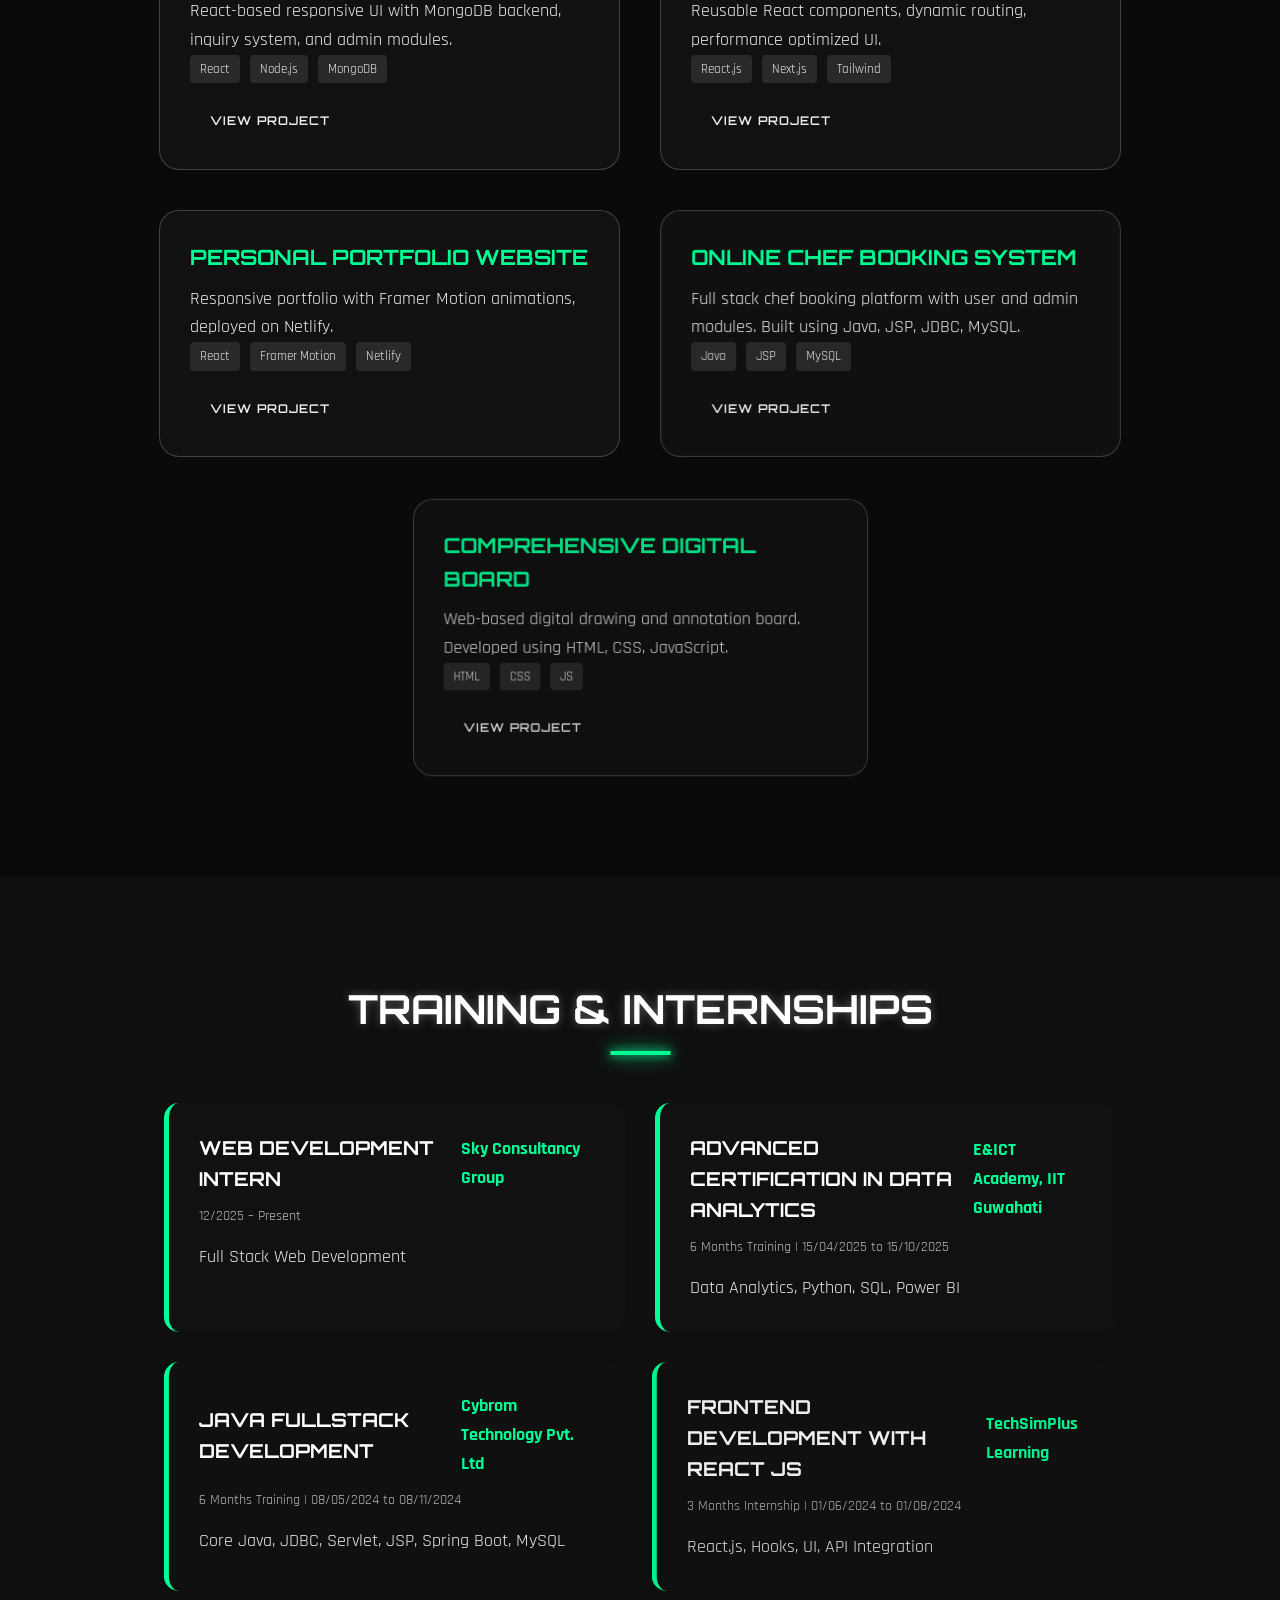
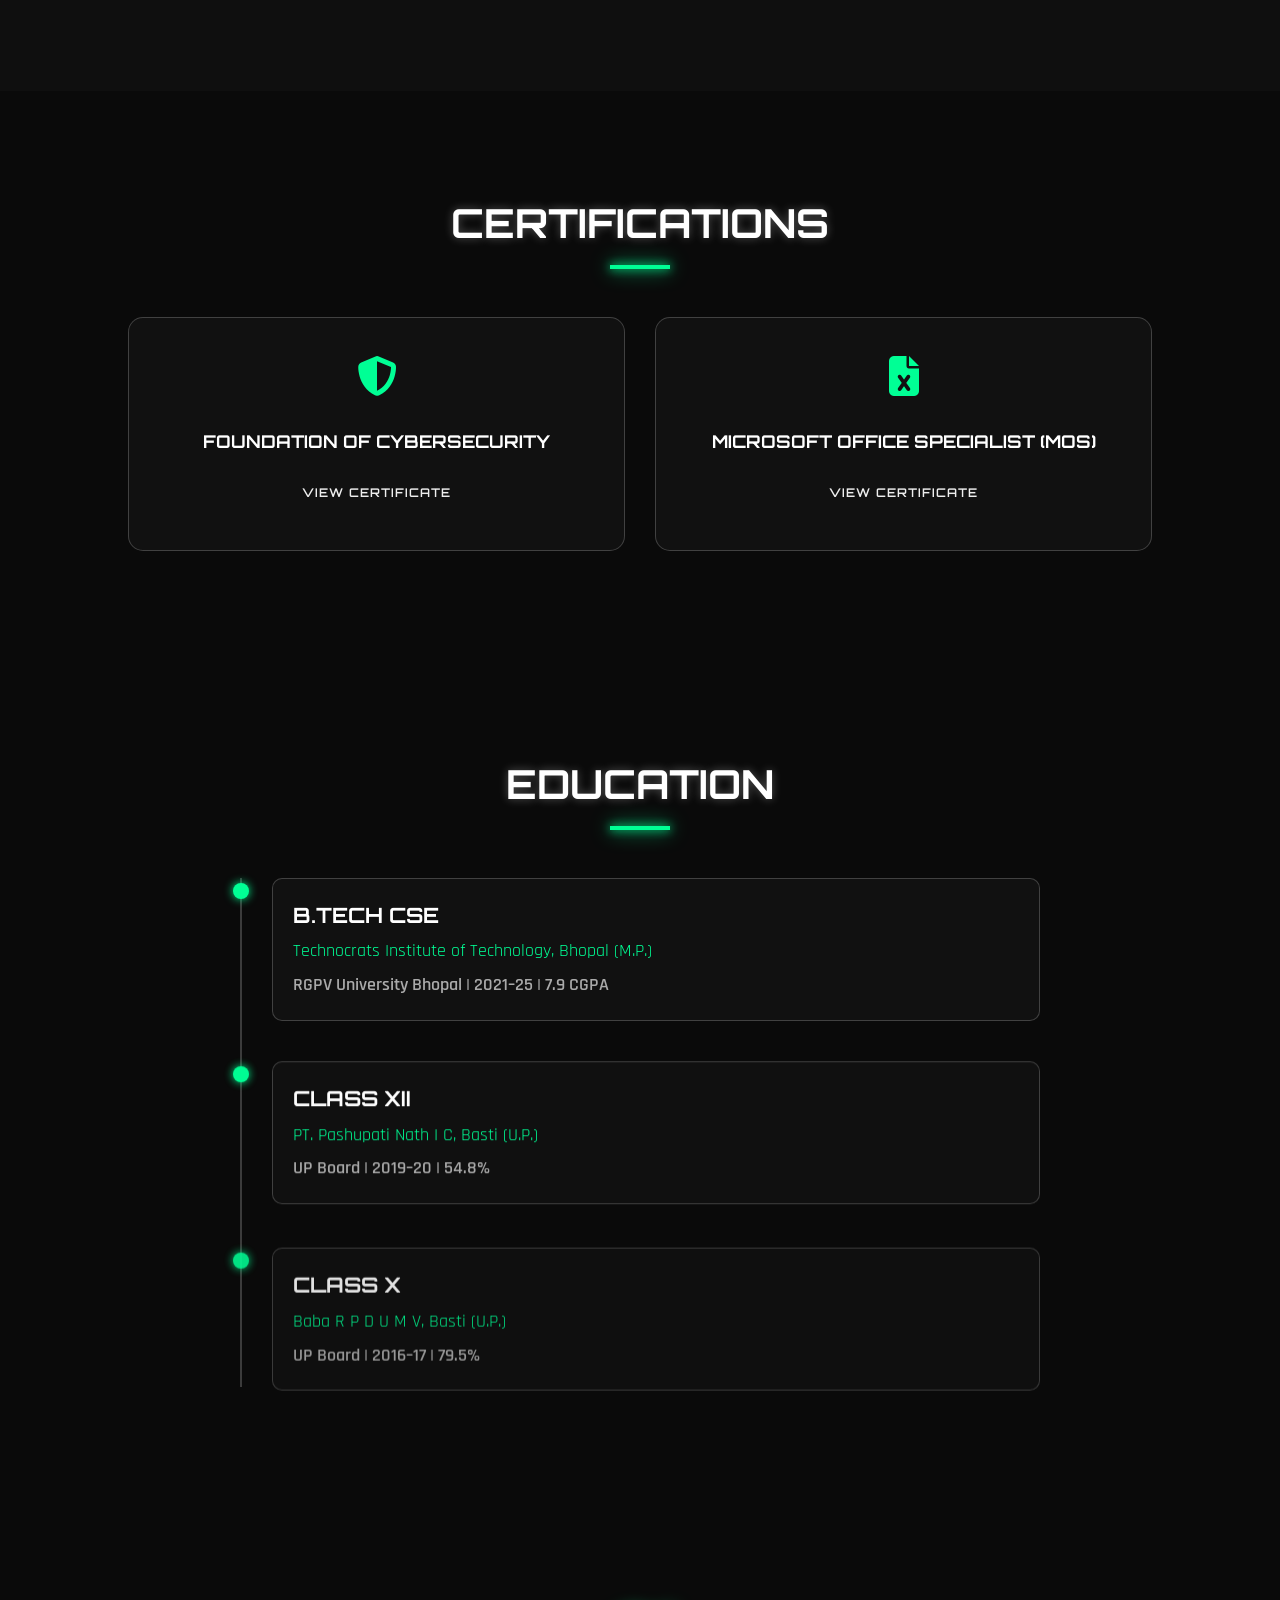
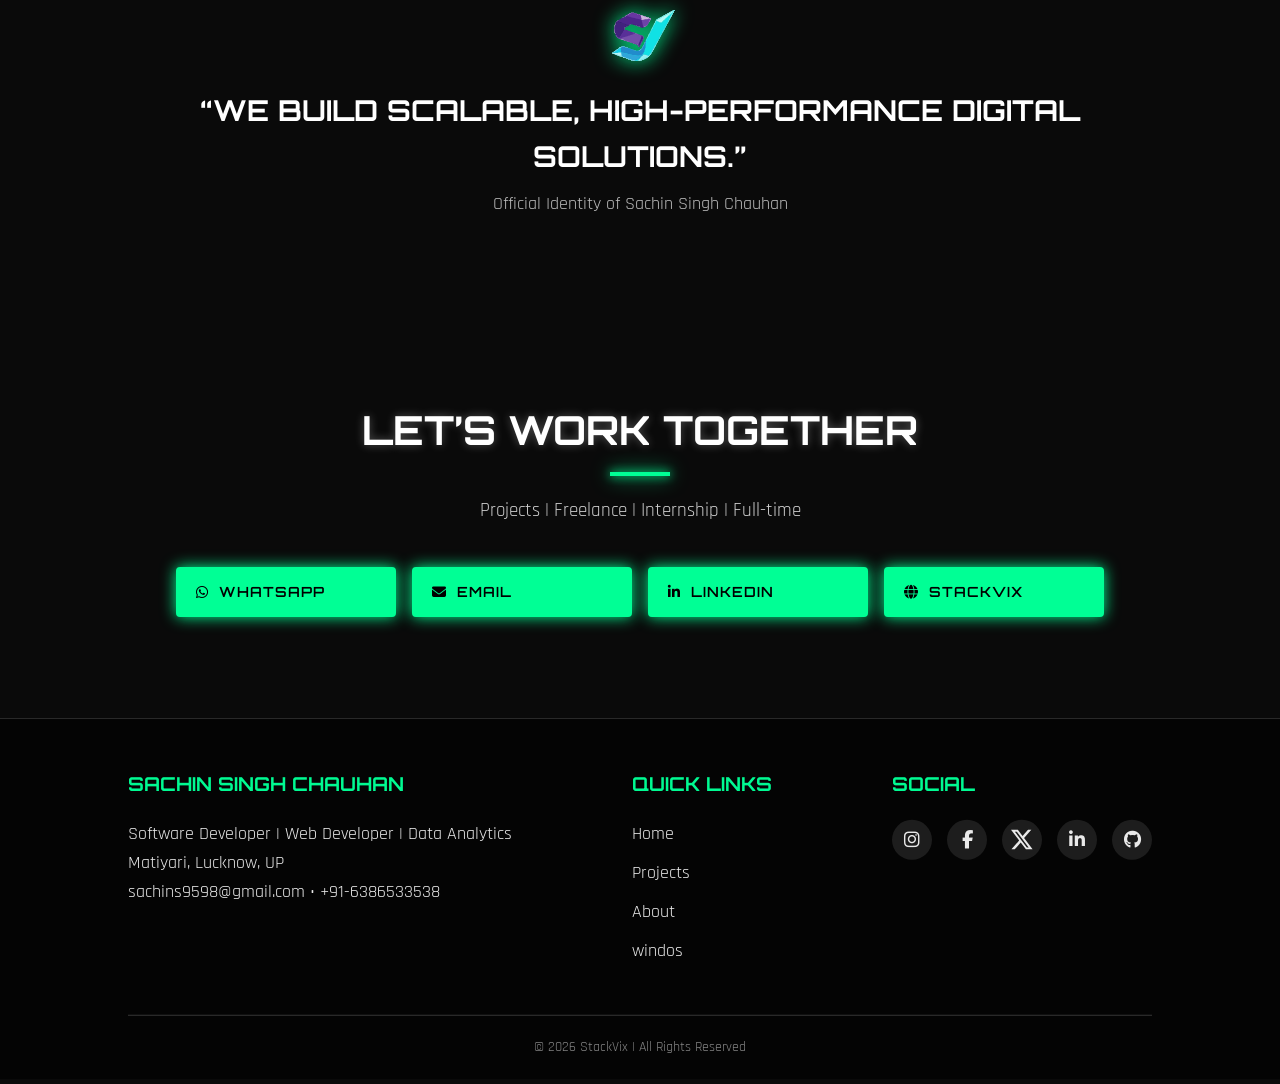
==== commit 4c831a5c: "Fix link to resume page in index.html" ====
--- a/index.html
+++ b/index.html
@@ -379,7 +379,7 @@
                     <li><a href="#home">Home</a></li>
                     <li><a href="#projects">Projects</a></li>
                     <li><a href="#about">About</a></li>
-                  <li><a href="resume/index.html">windos</a></li> 
+                  <li><a href="#resume/index.html">windos</a></li> 
                 </ul>
             </div>
             <div class="footer-col">
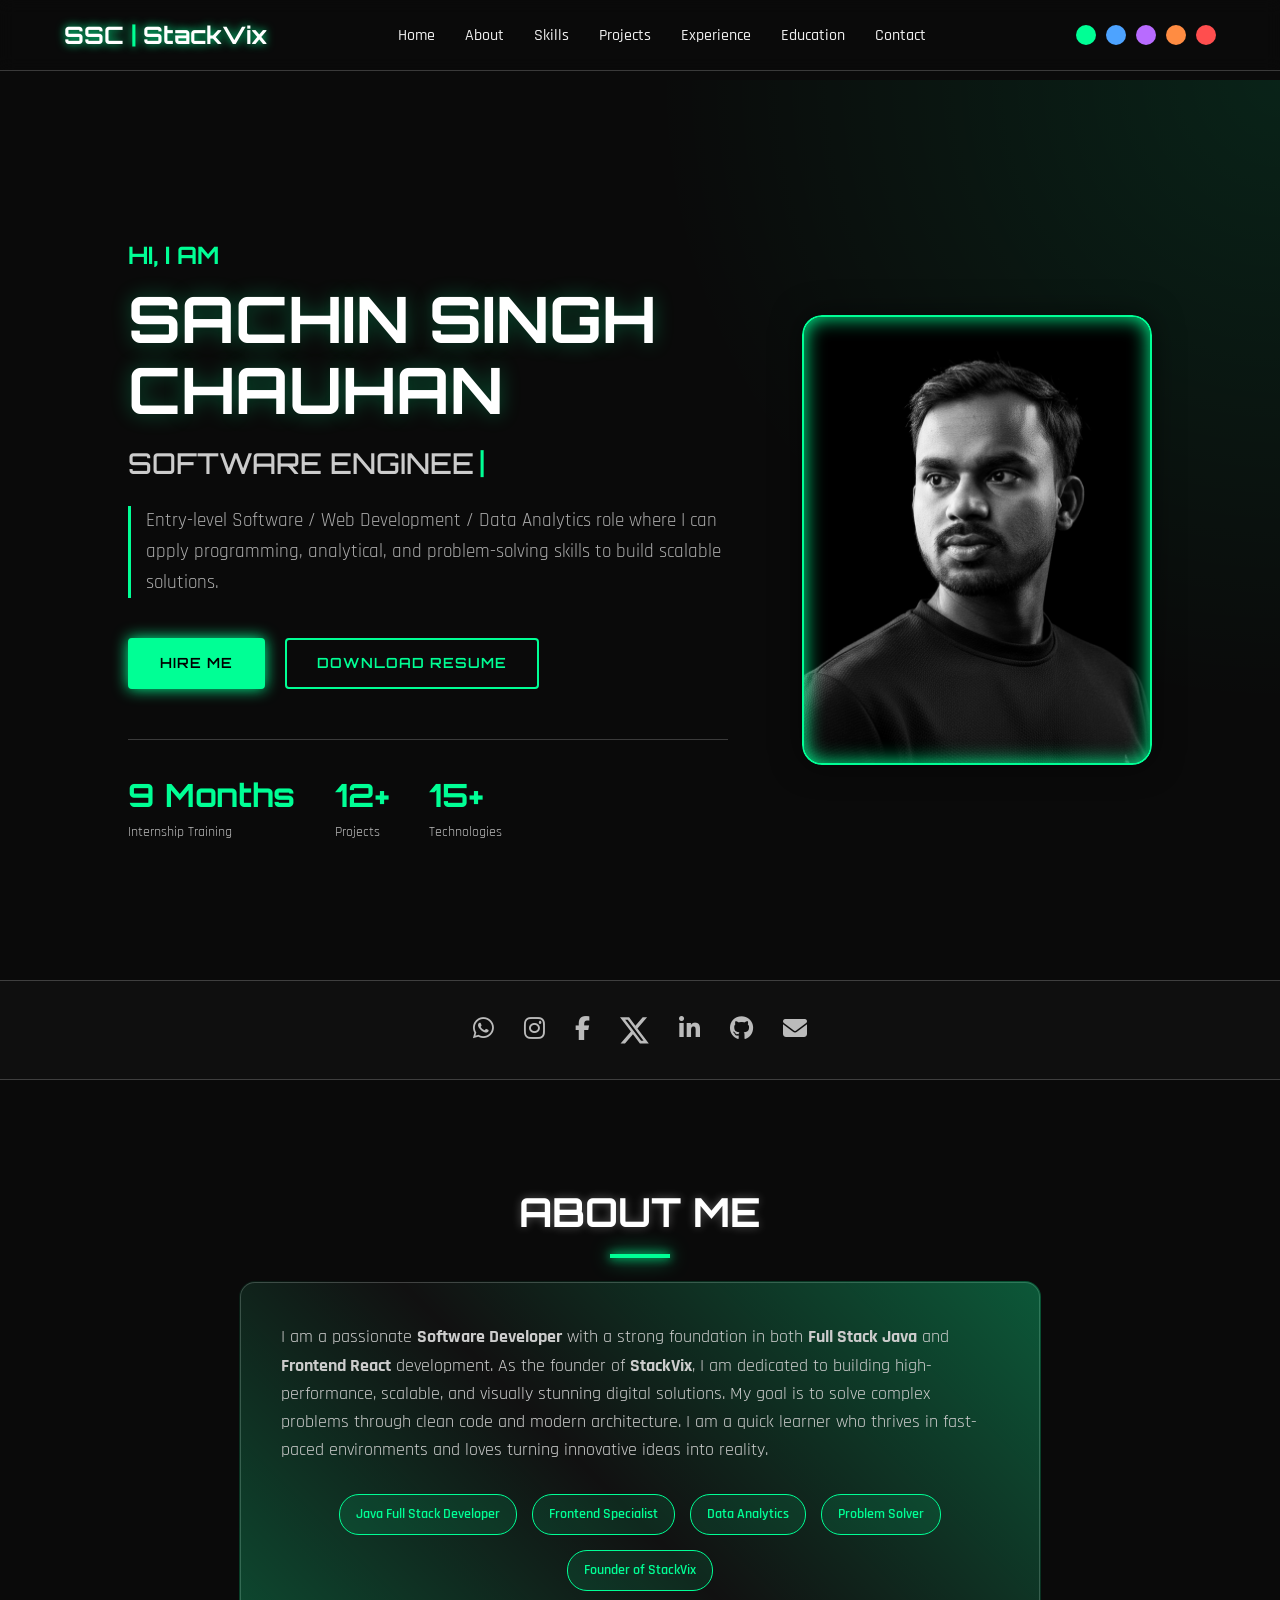
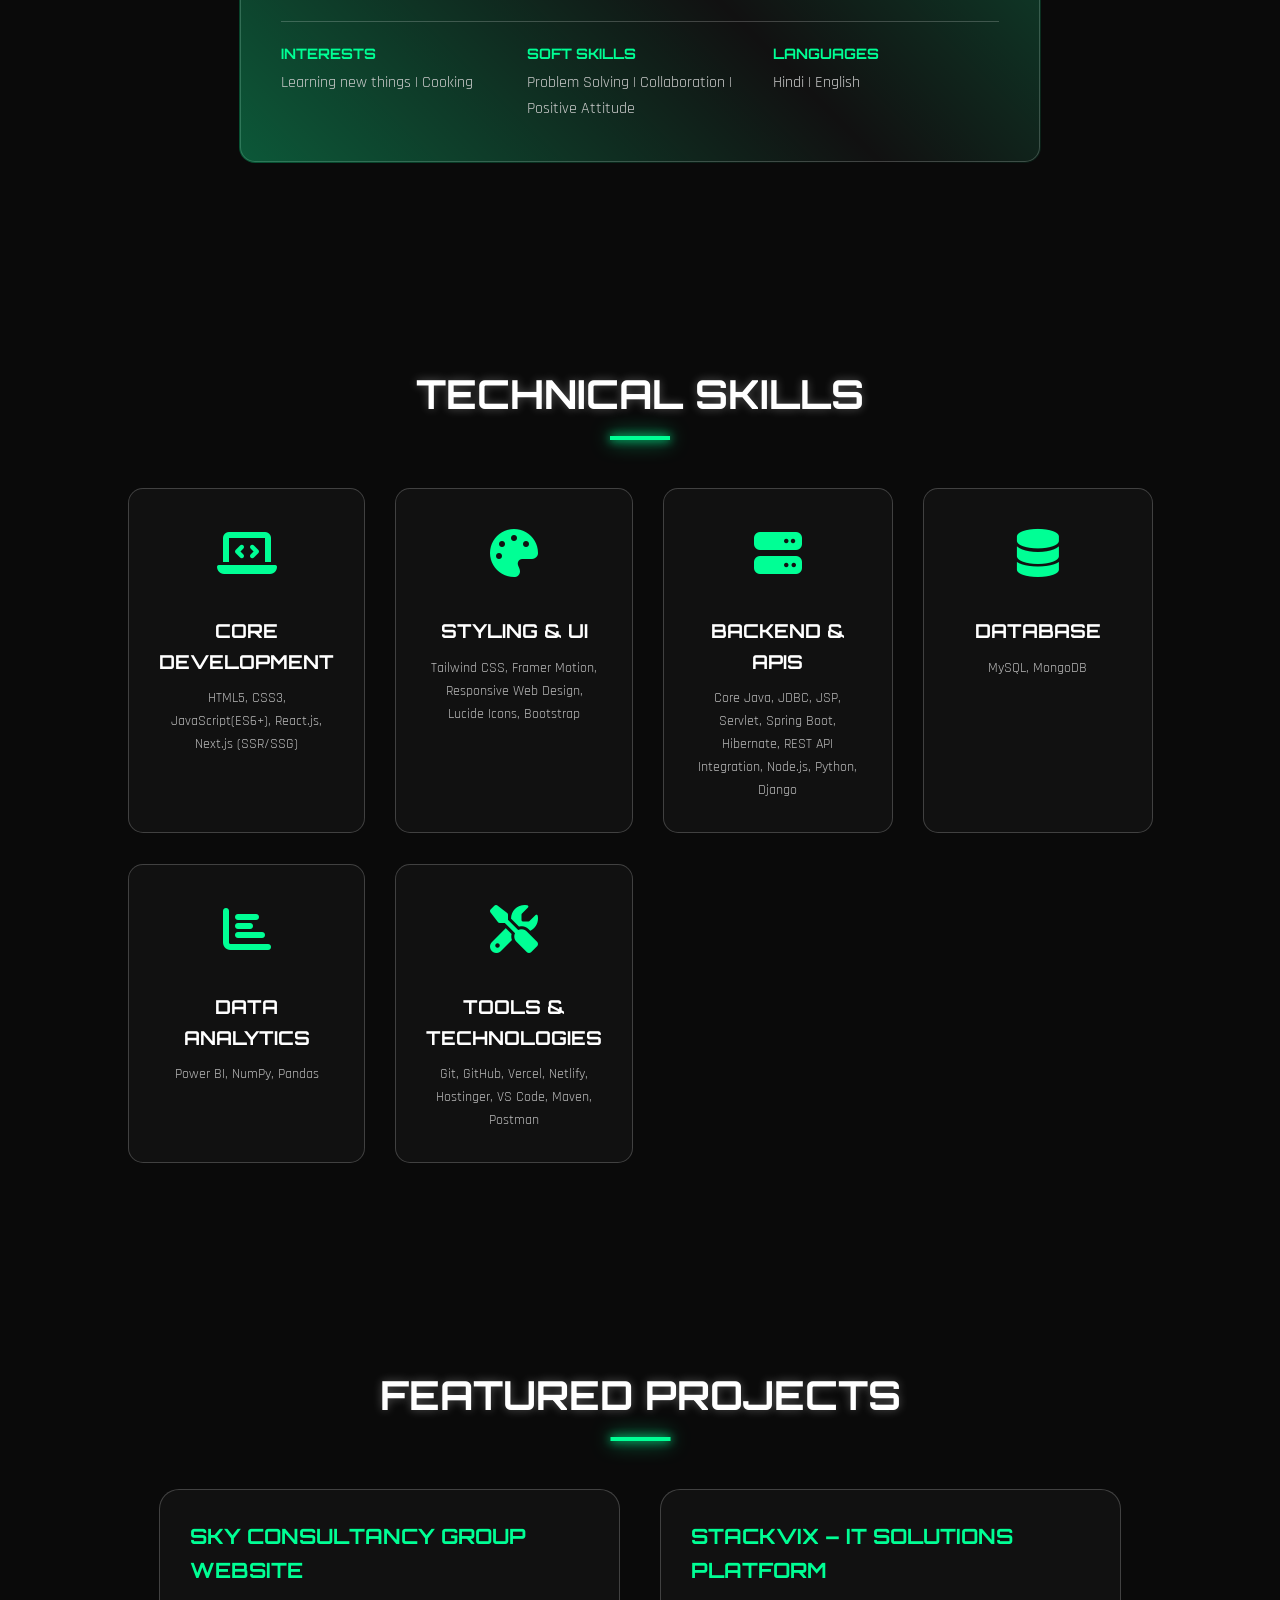
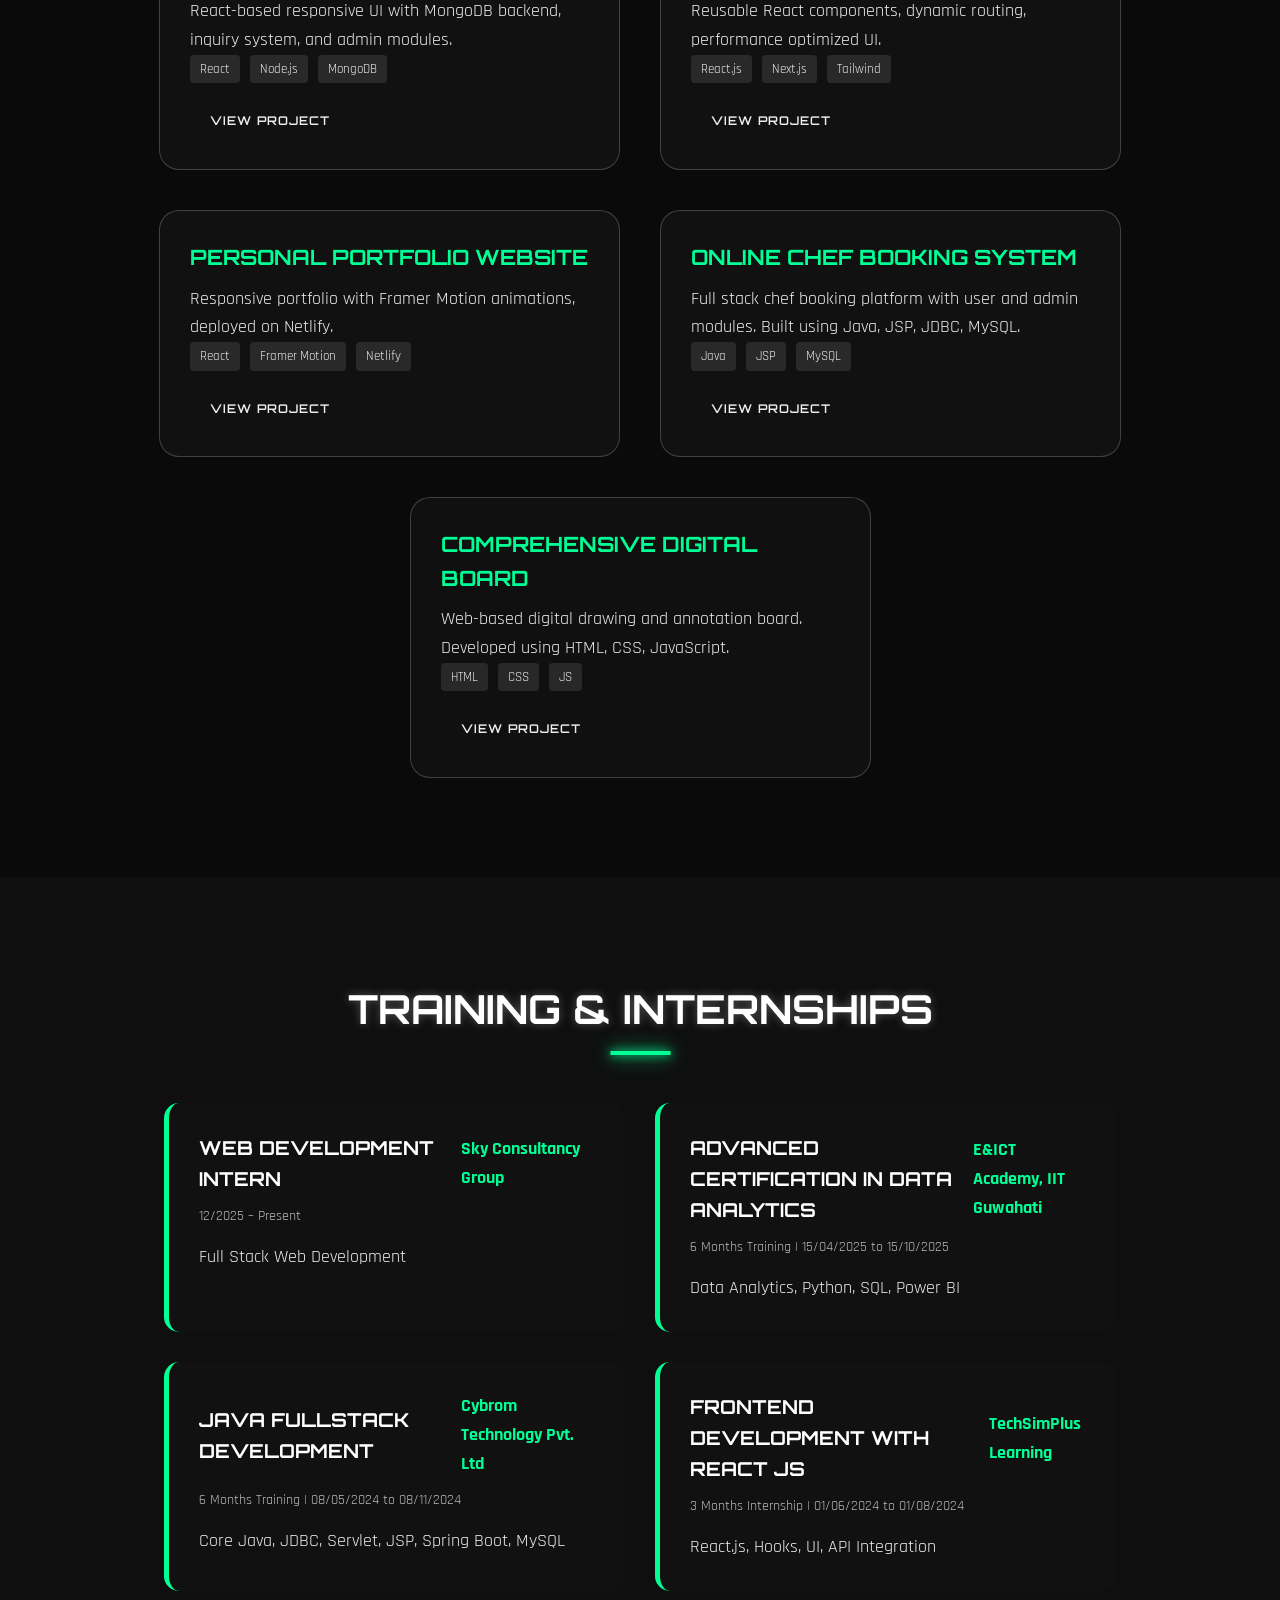
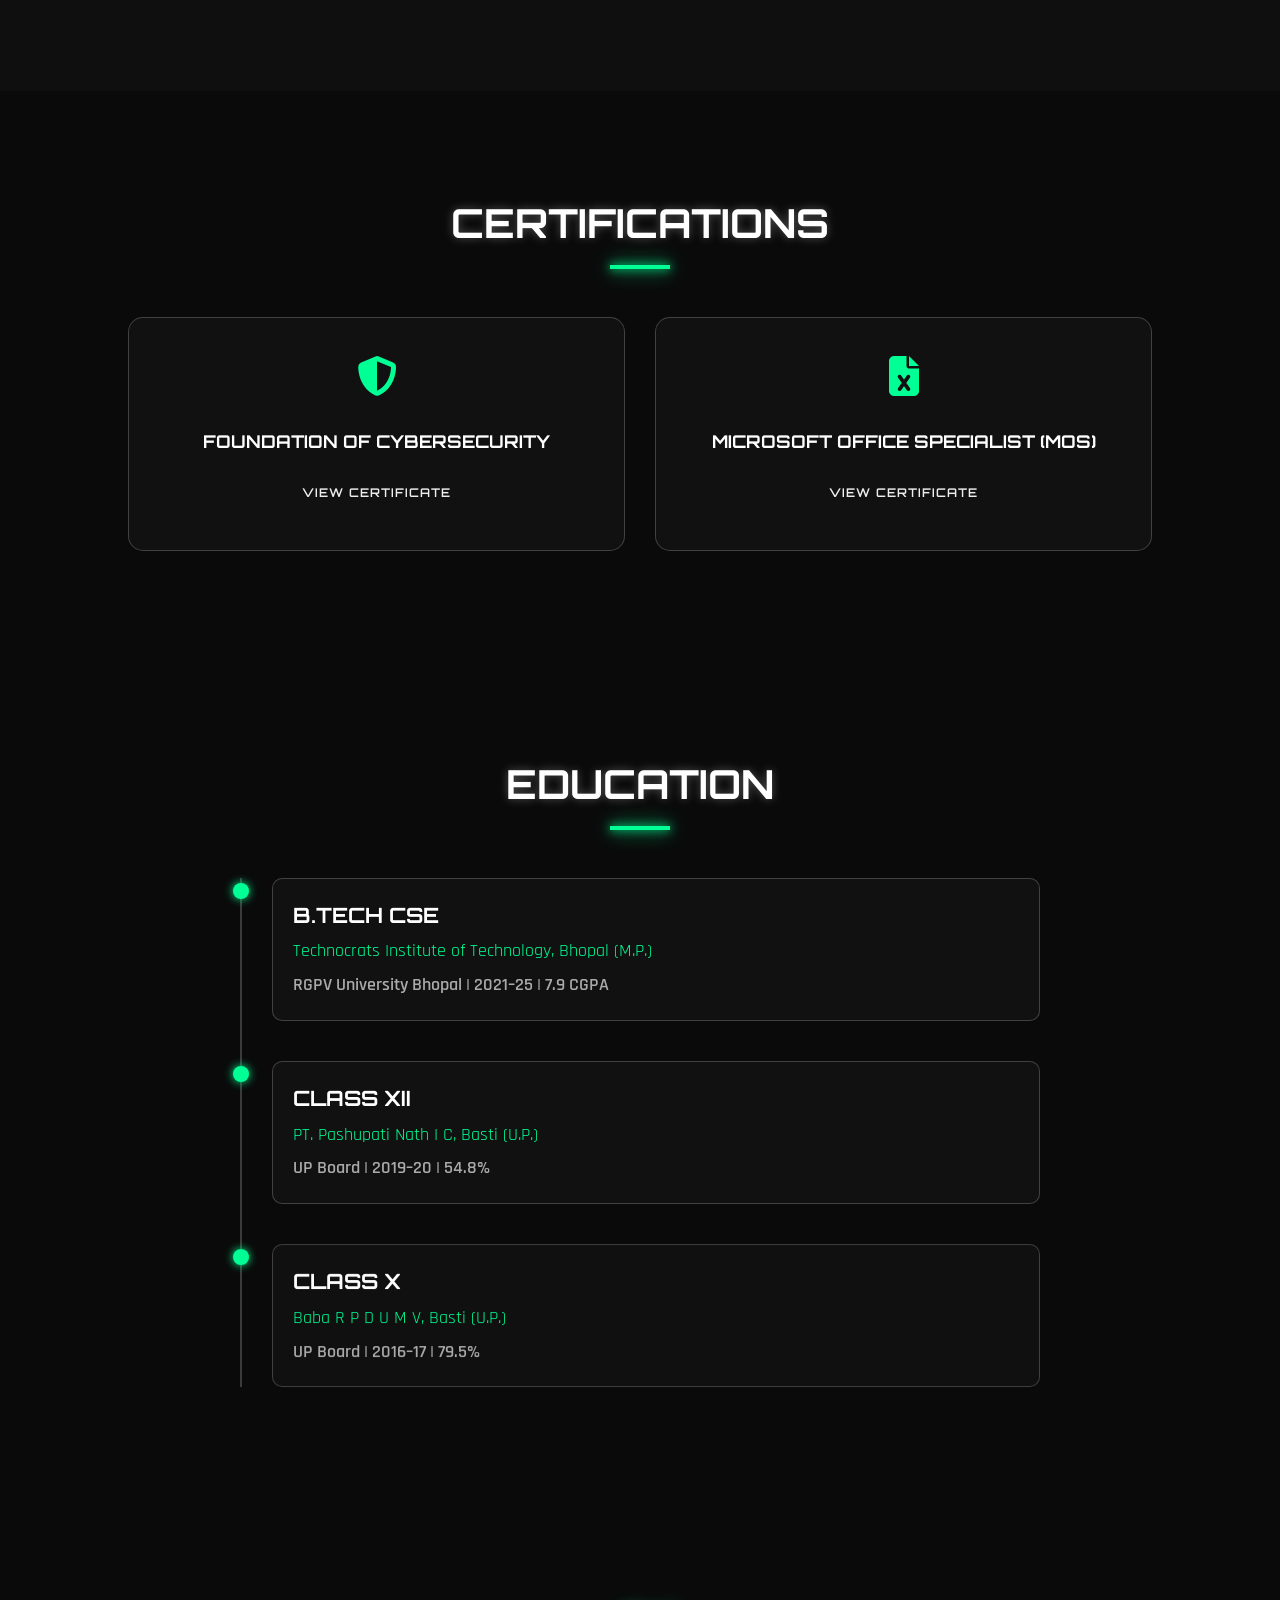
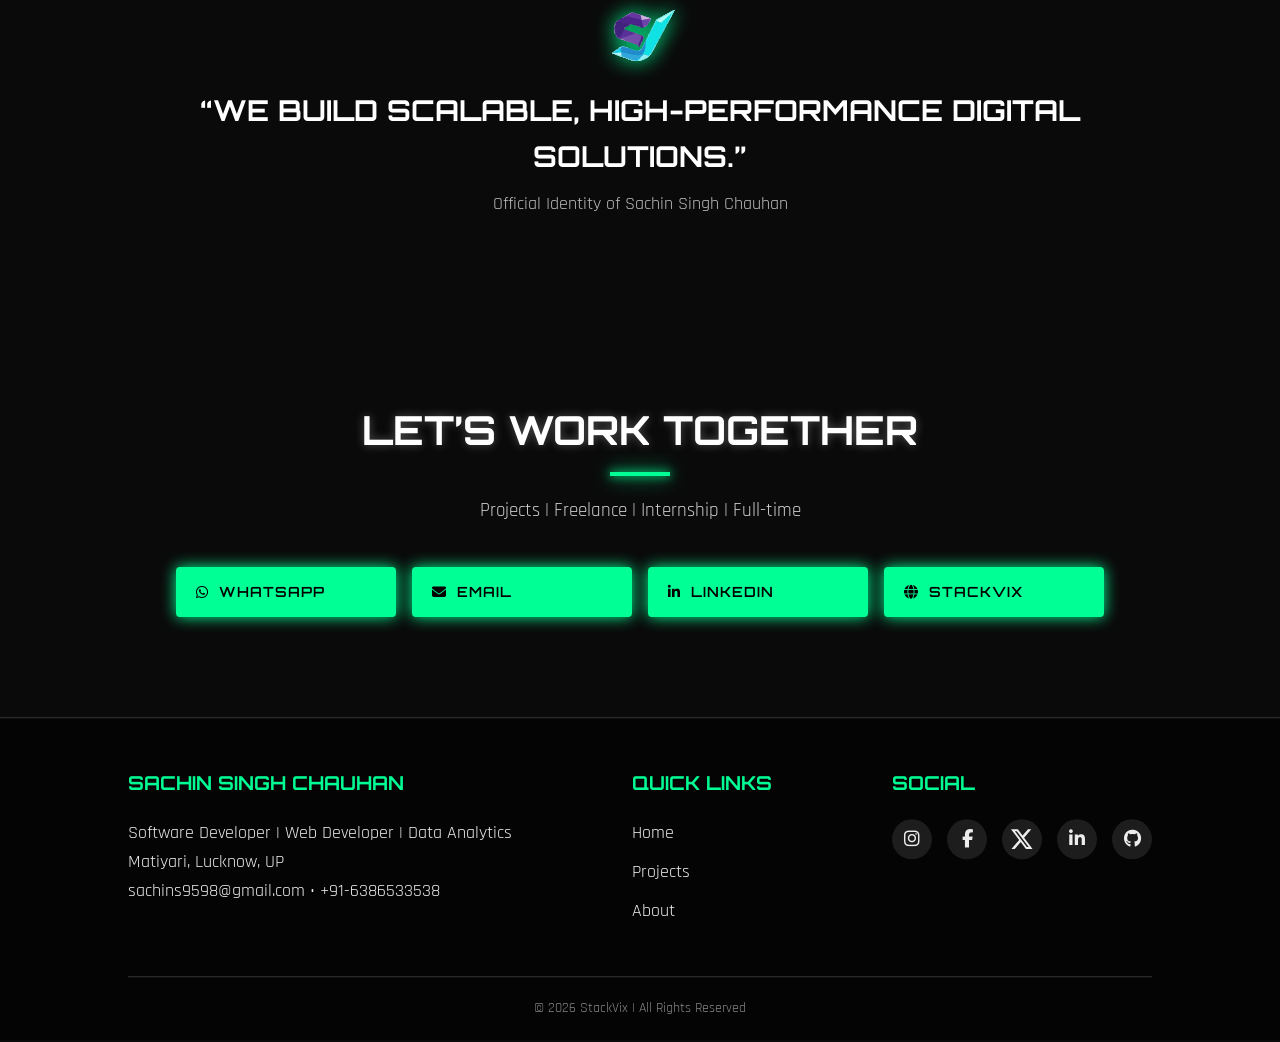
==== commit ce5d56d9: "Update About link and comment out windos link" ====
--- a/index.html
+++ b/index.html
@@ -378,8 +378,8 @@
                 <ul>
                     <li><a href="#home">Home</a></li>
                     <li><a href="#projects">Projects</a></li>
-                    <li><a href="#about">About</a></li>
-                  <li><a href="#resume/index.html">windos</a></li> 
+                    <li><a href="#resume/index.html">About</a></li>
+                  <!-- <li><a href="#resume/index.html">windos</a></li>  -->
                 </ul>
             </div>
             <div class="footer-col">
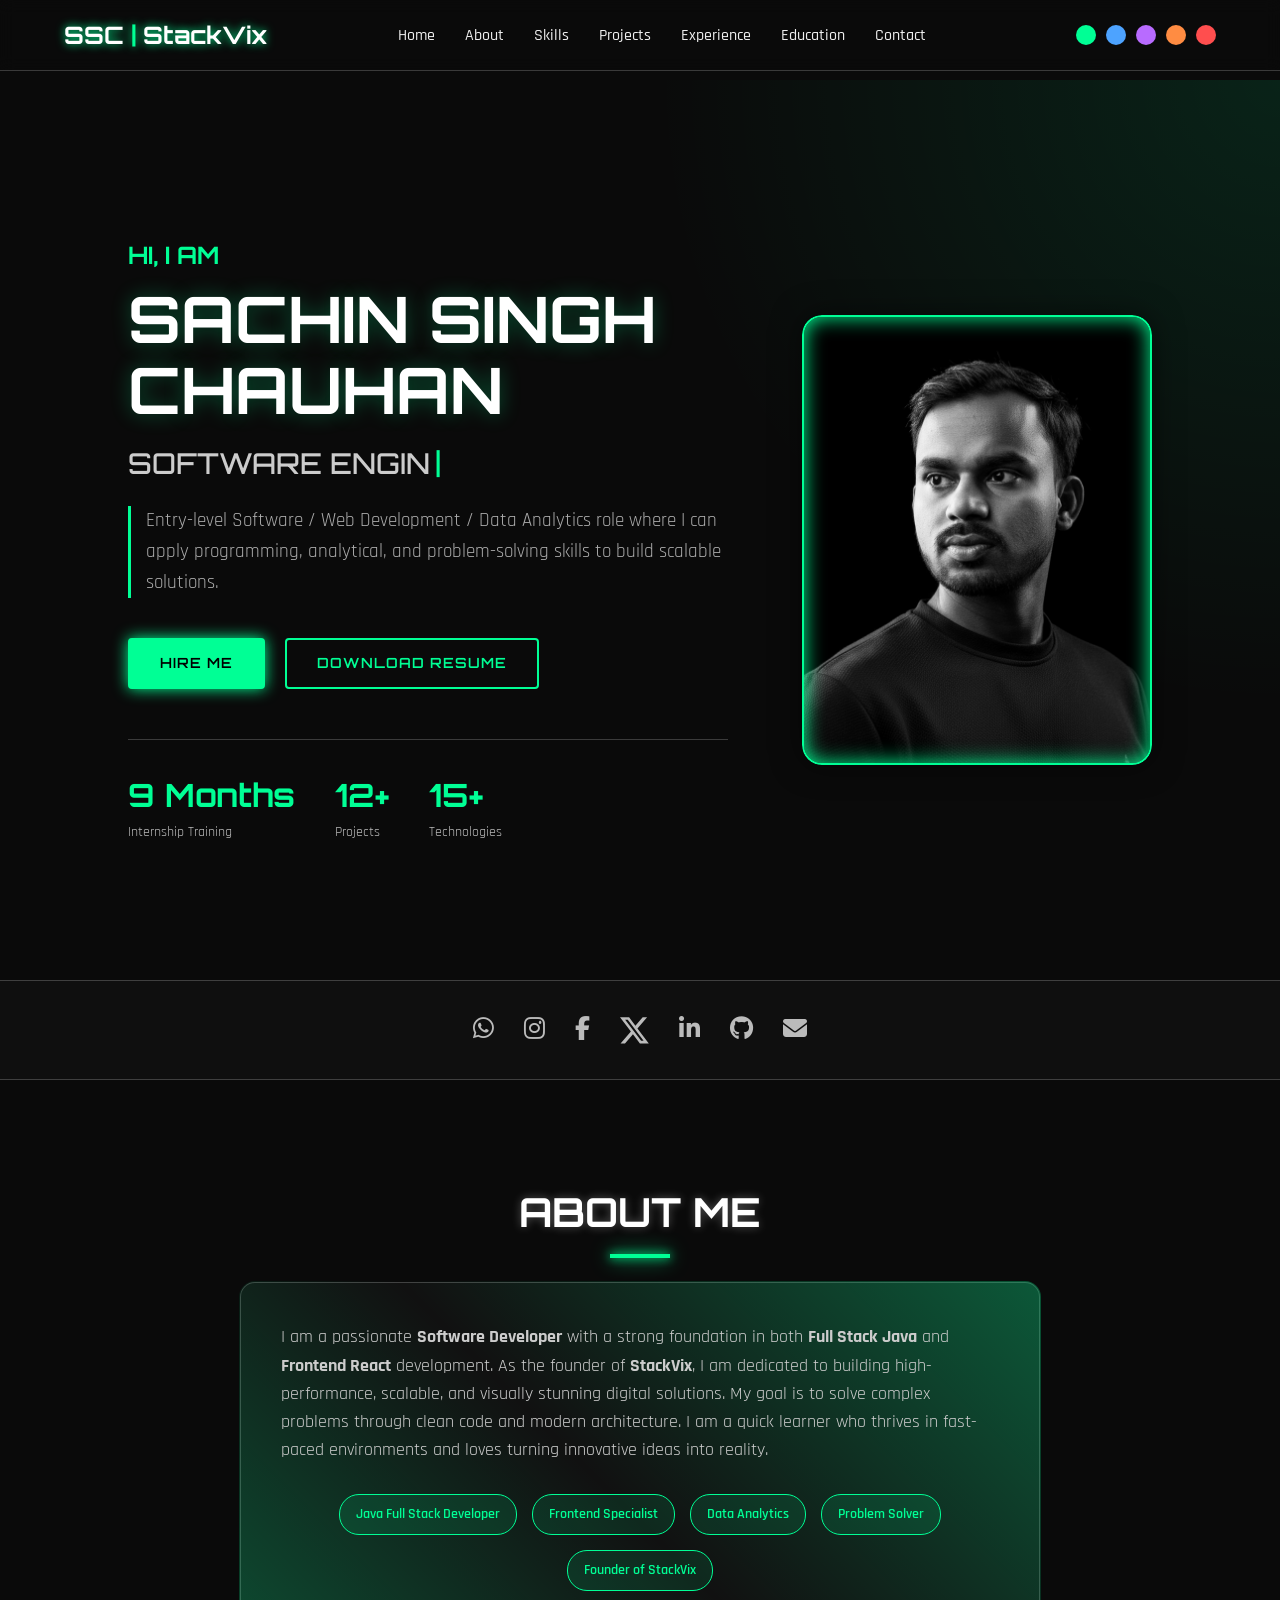
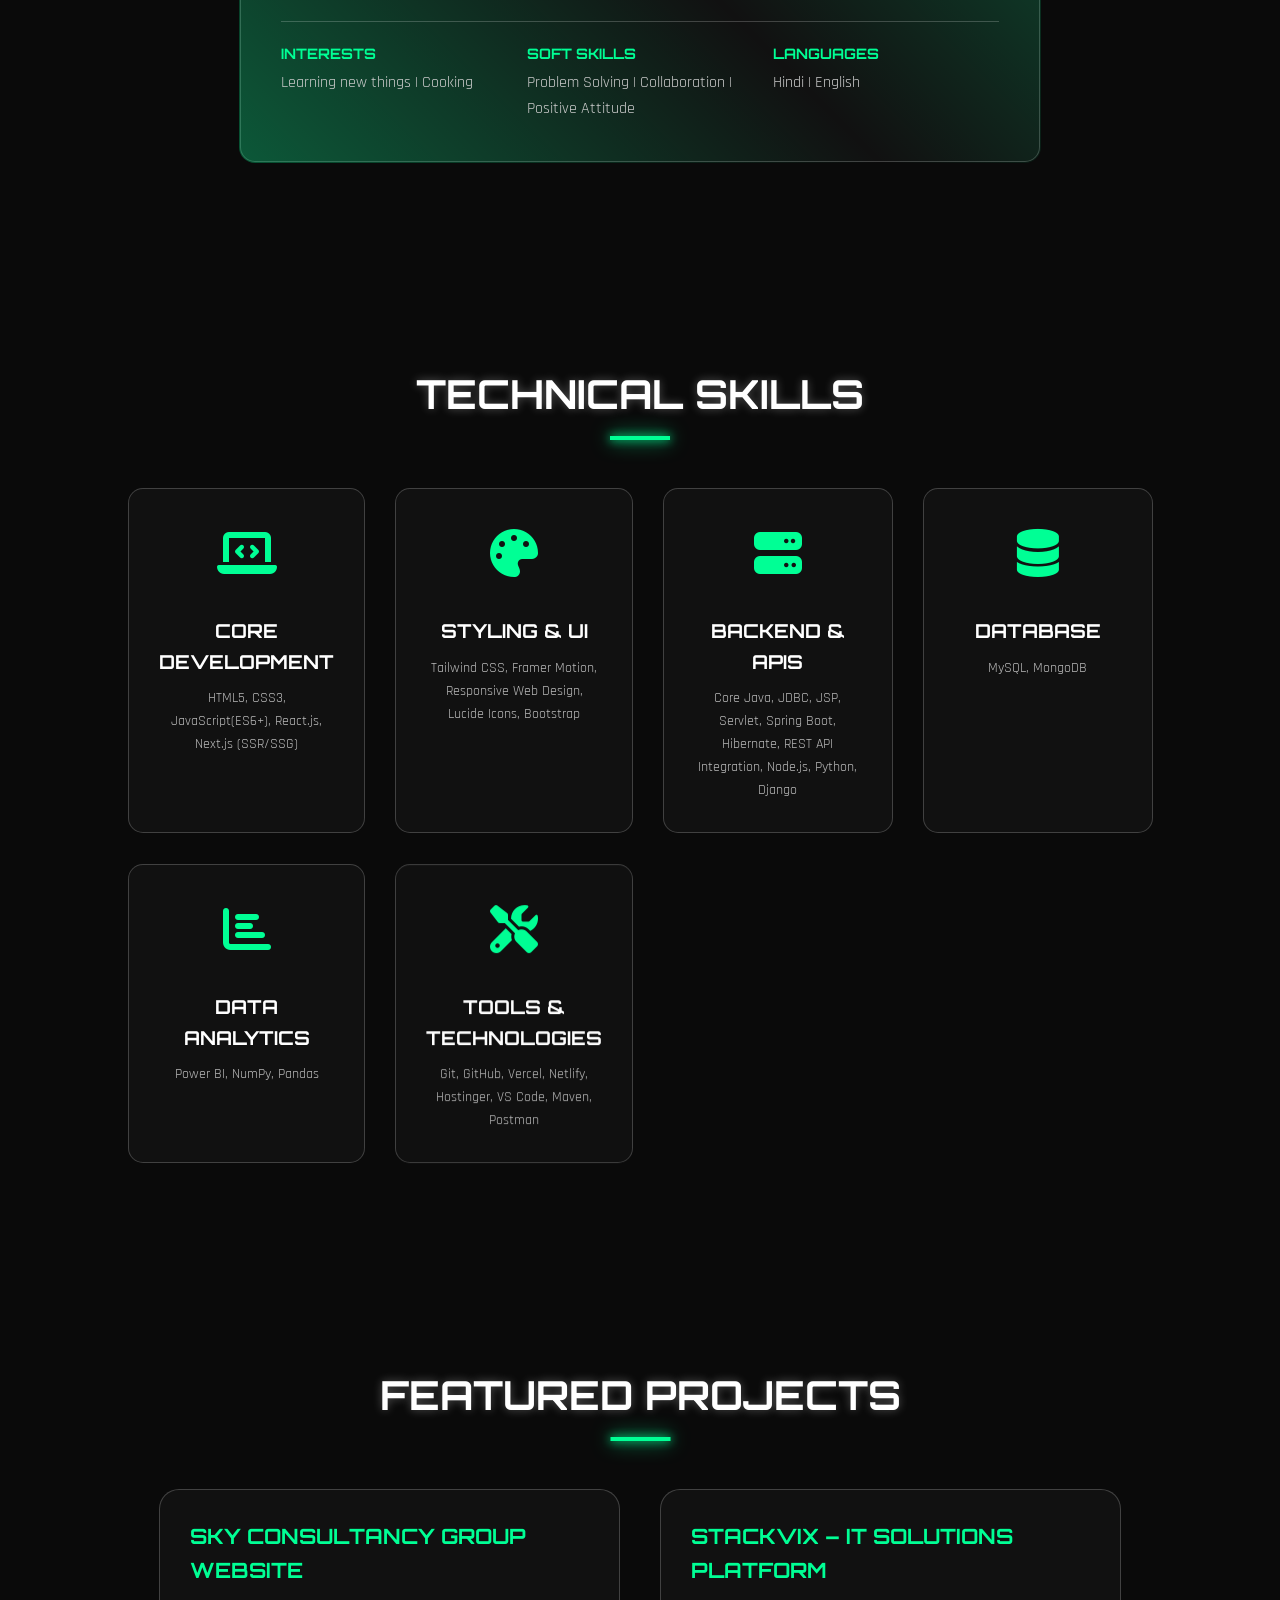
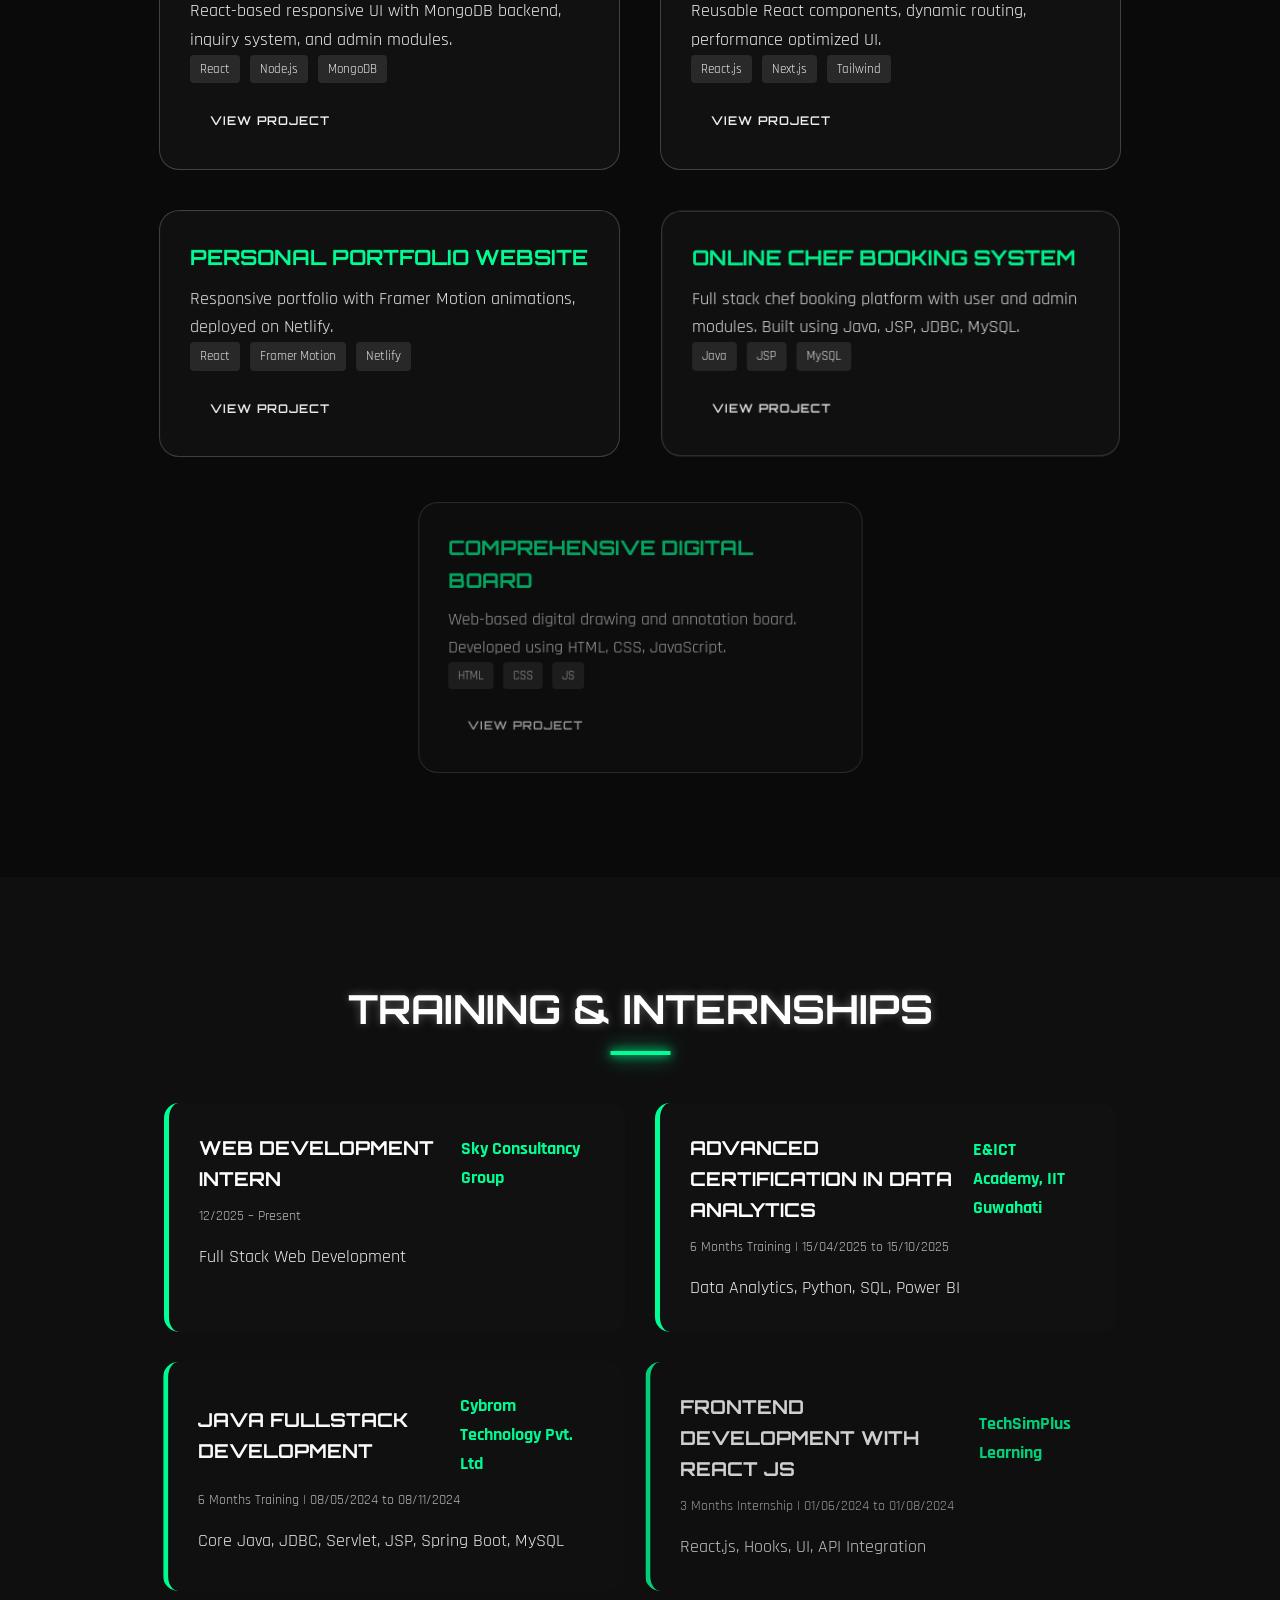
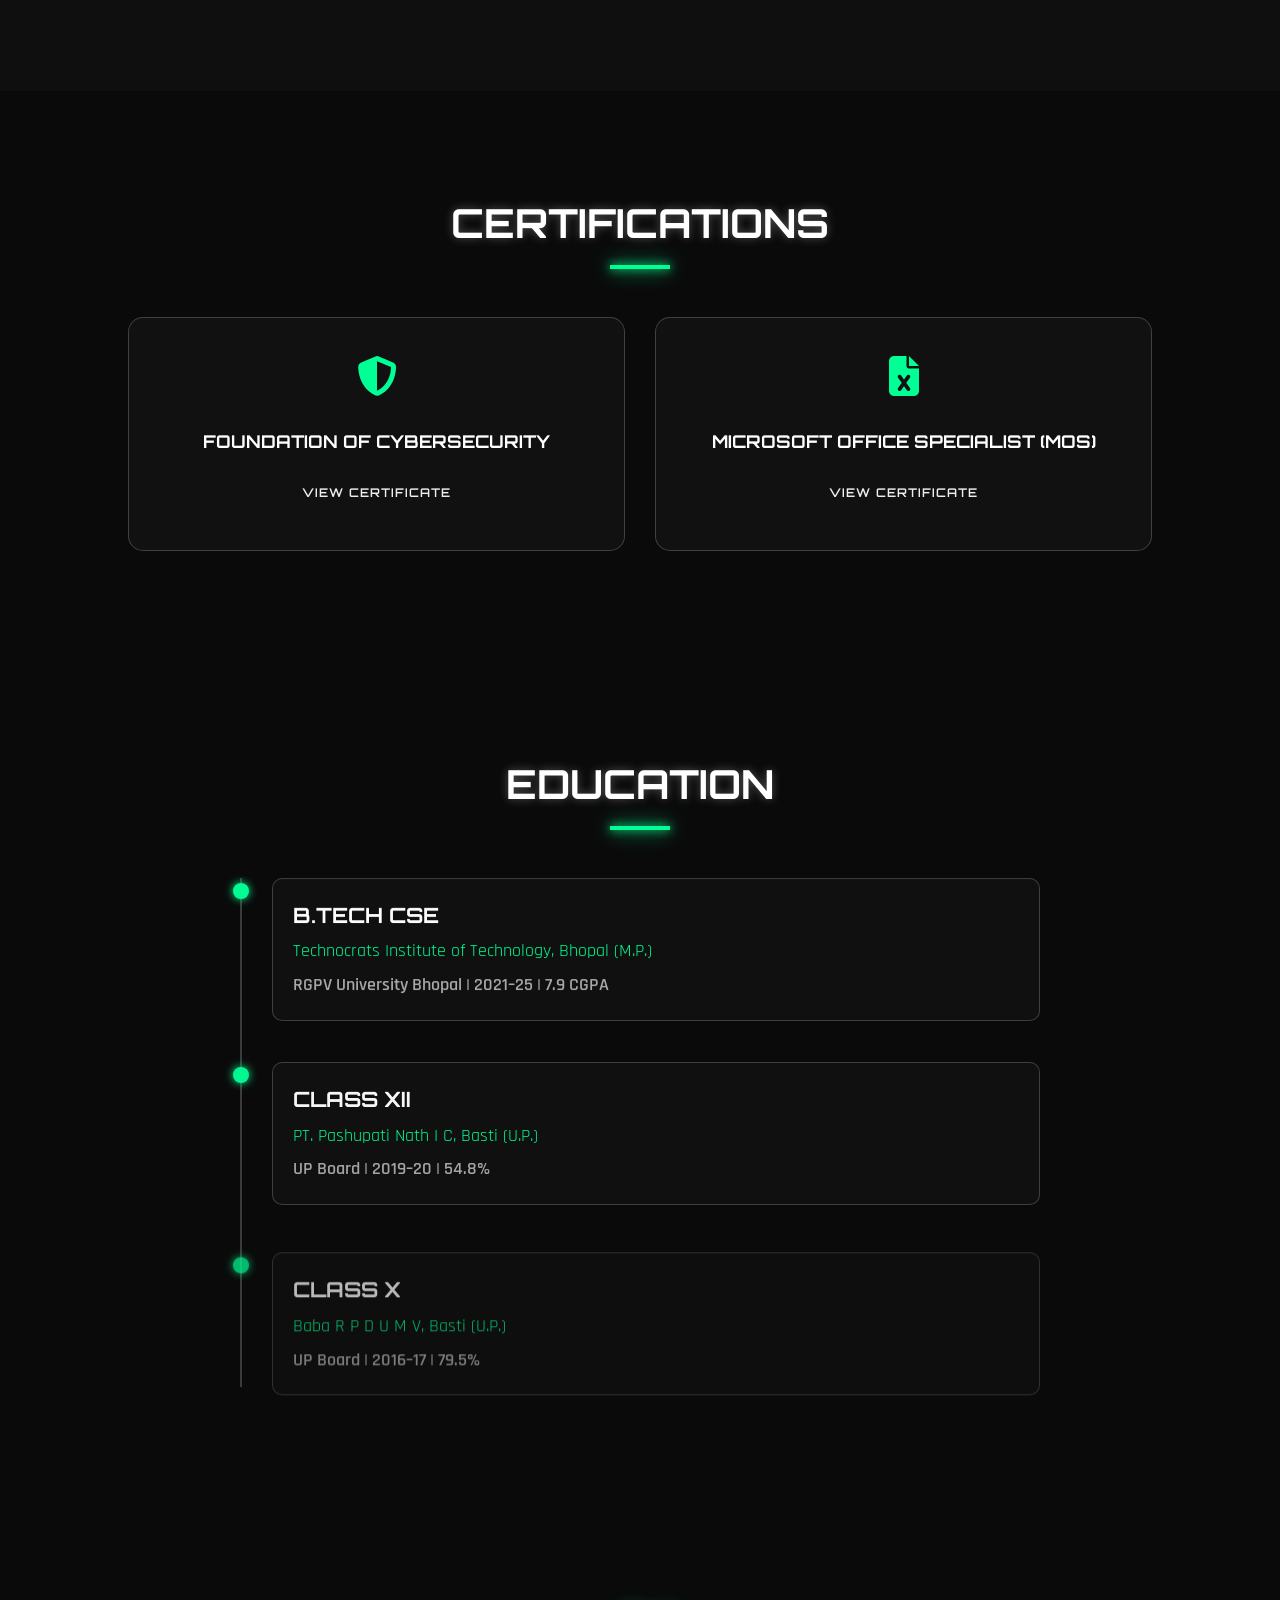
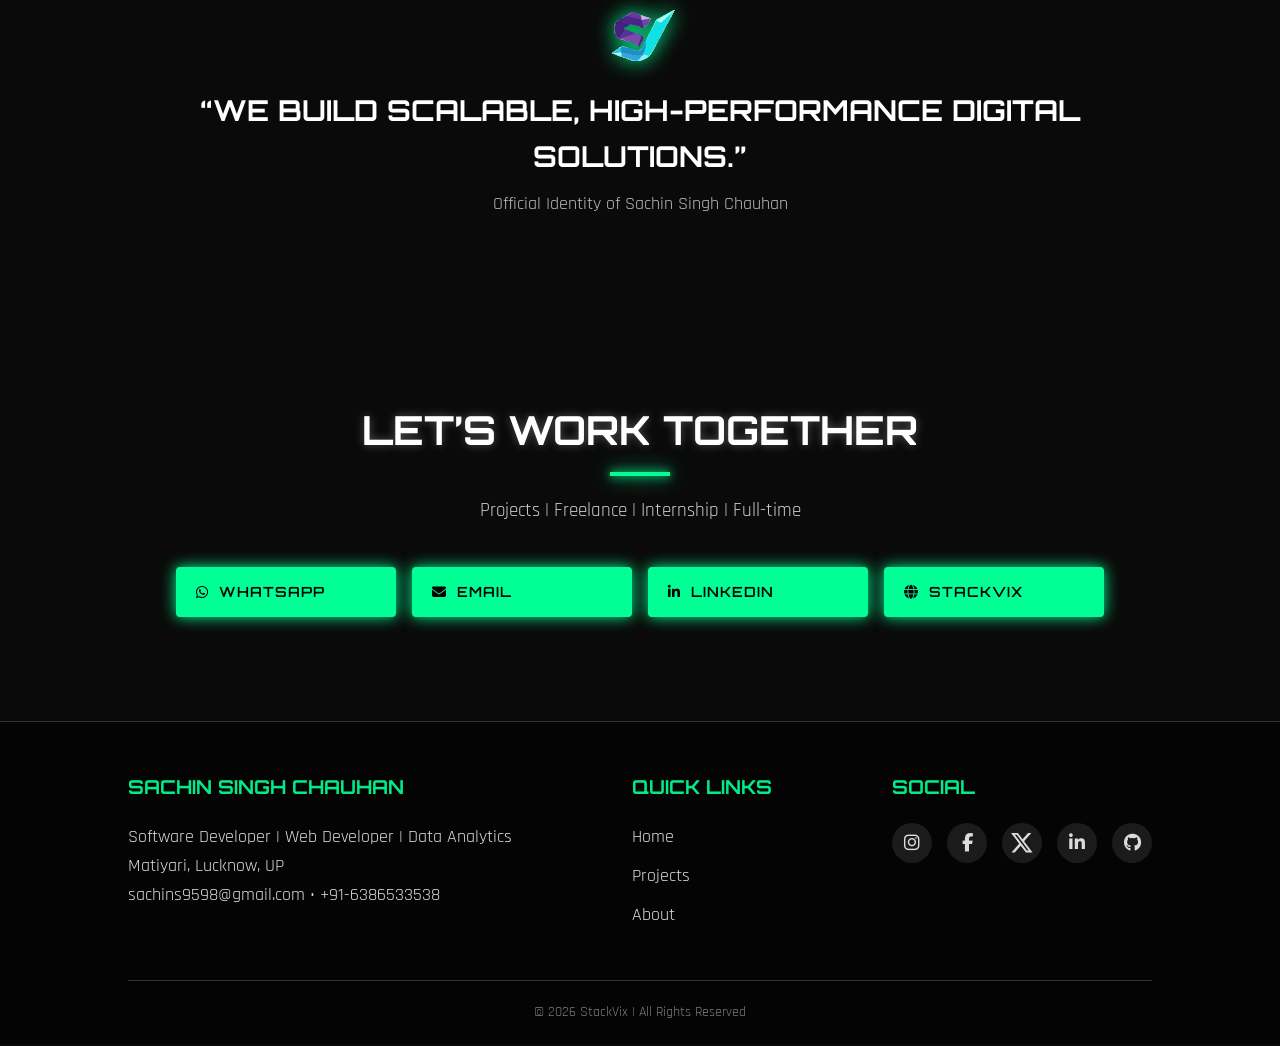
==== commit 0810b64e: "Fix About link in Quick Links section" ====
--- a/index.html
+++ b/index.html
@@ -378,7 +378,7 @@
                 <ul>
                     <li><a href="#home">Home</a></li>
                     <li><a href="#projects">Projects</a></li>
-                    <li><a href="#resume/index.html">About</a></li>
+                    <li><a href="resume/index.html">About</a></li>
                   <!-- <li><a href="#resume/index.html">windos</a></li>  -->
                 </ul>
             </div>
